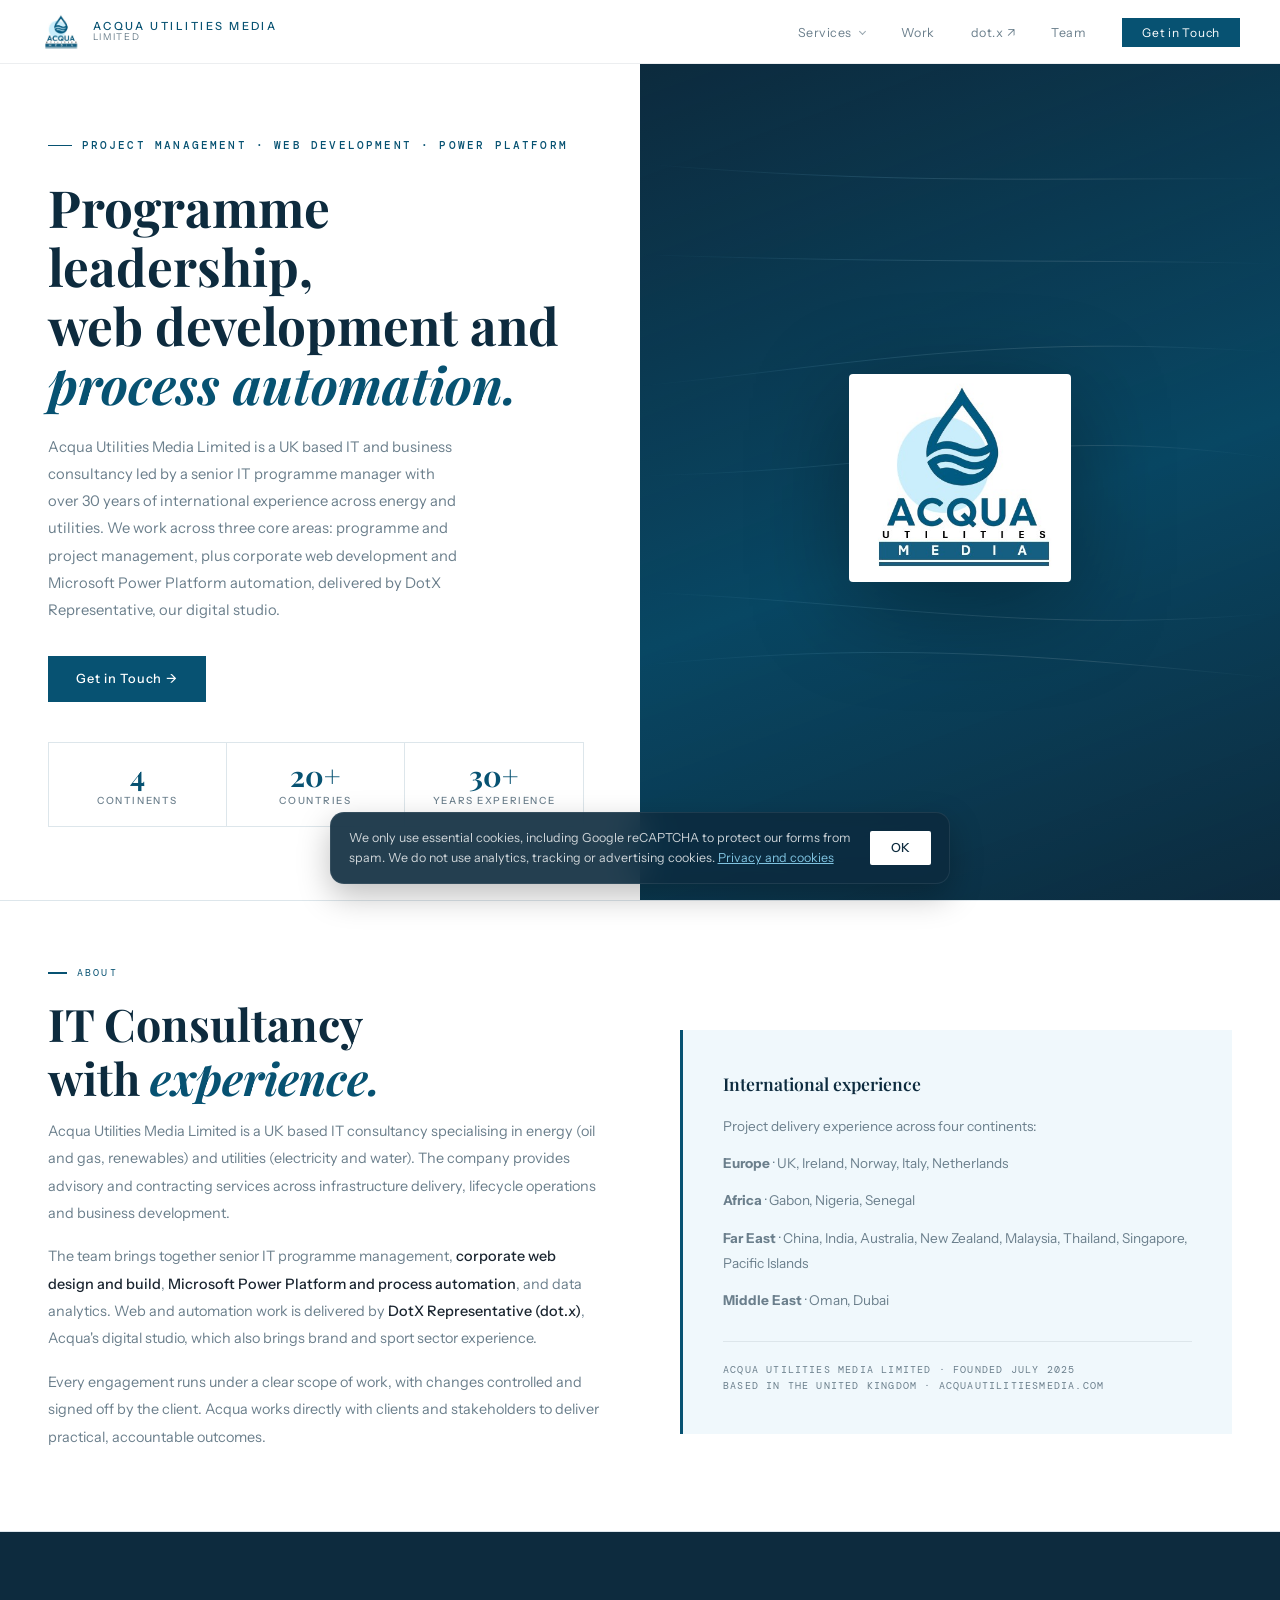
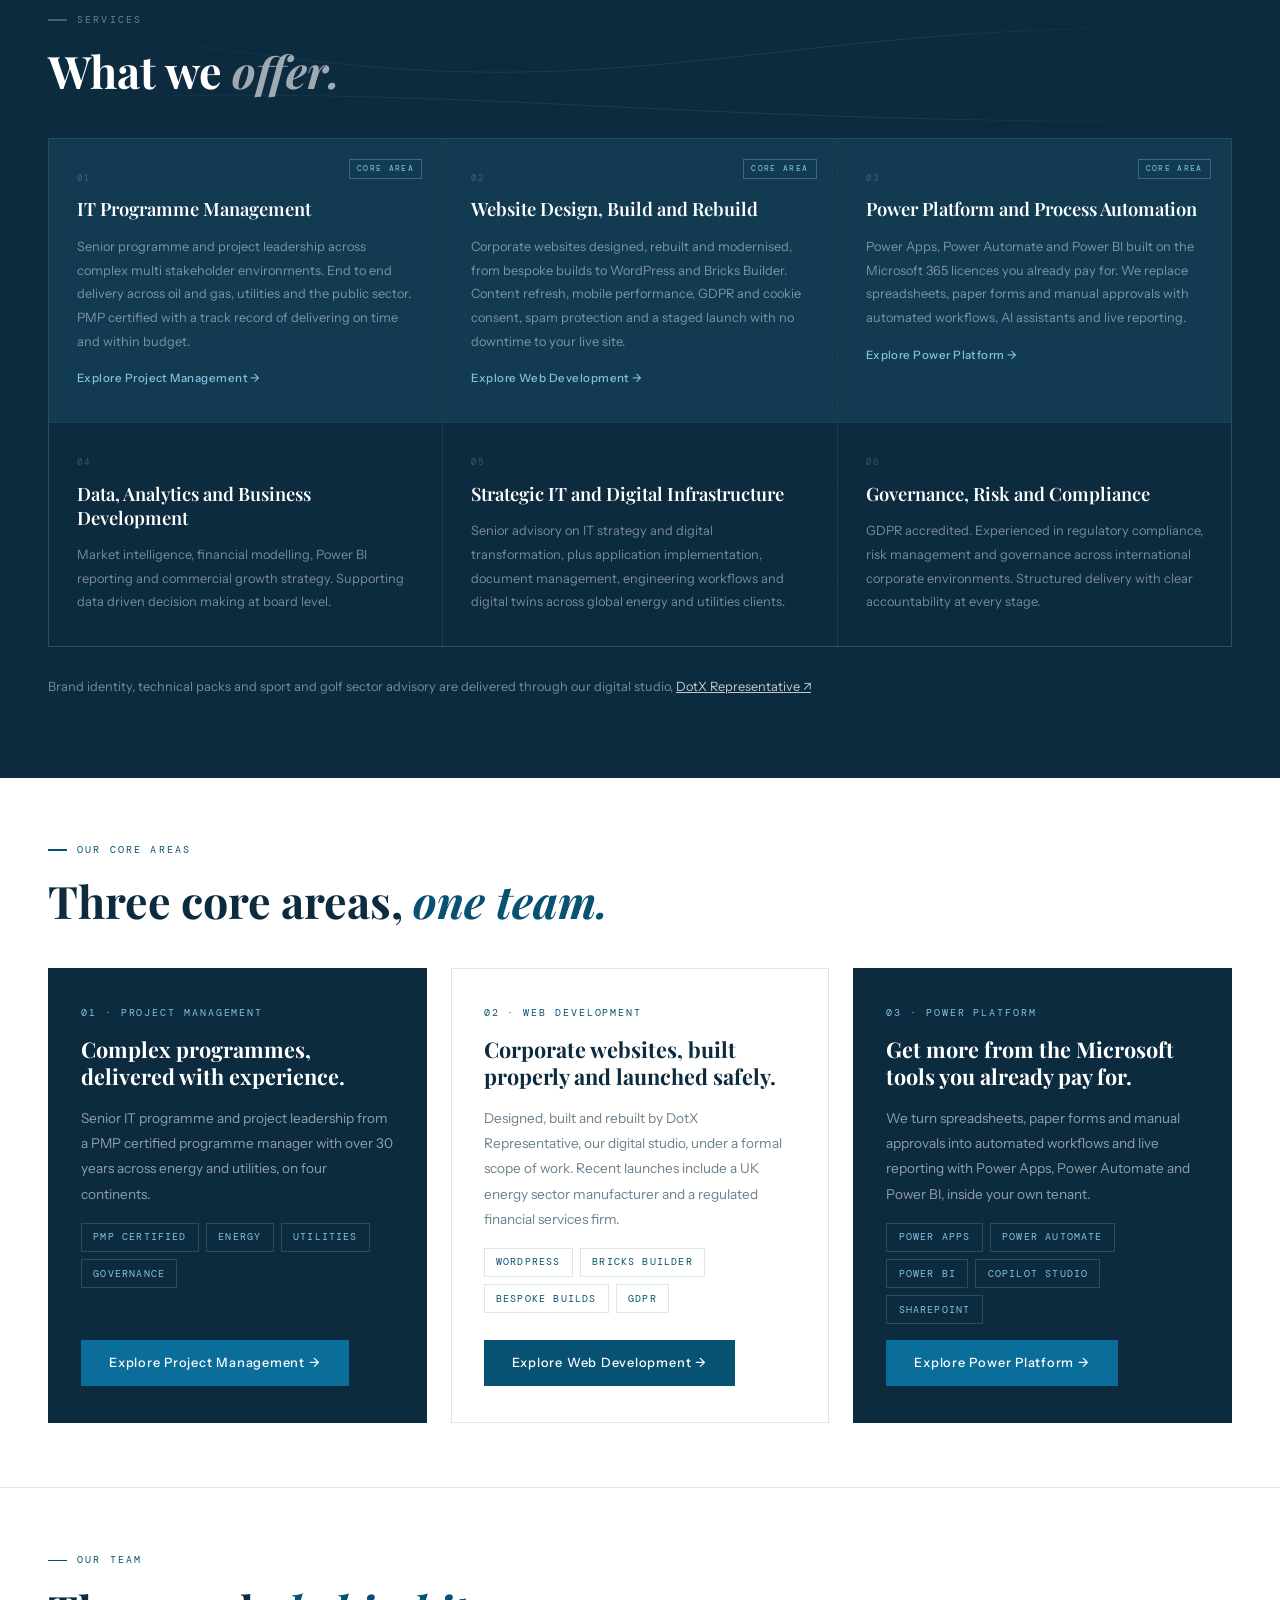
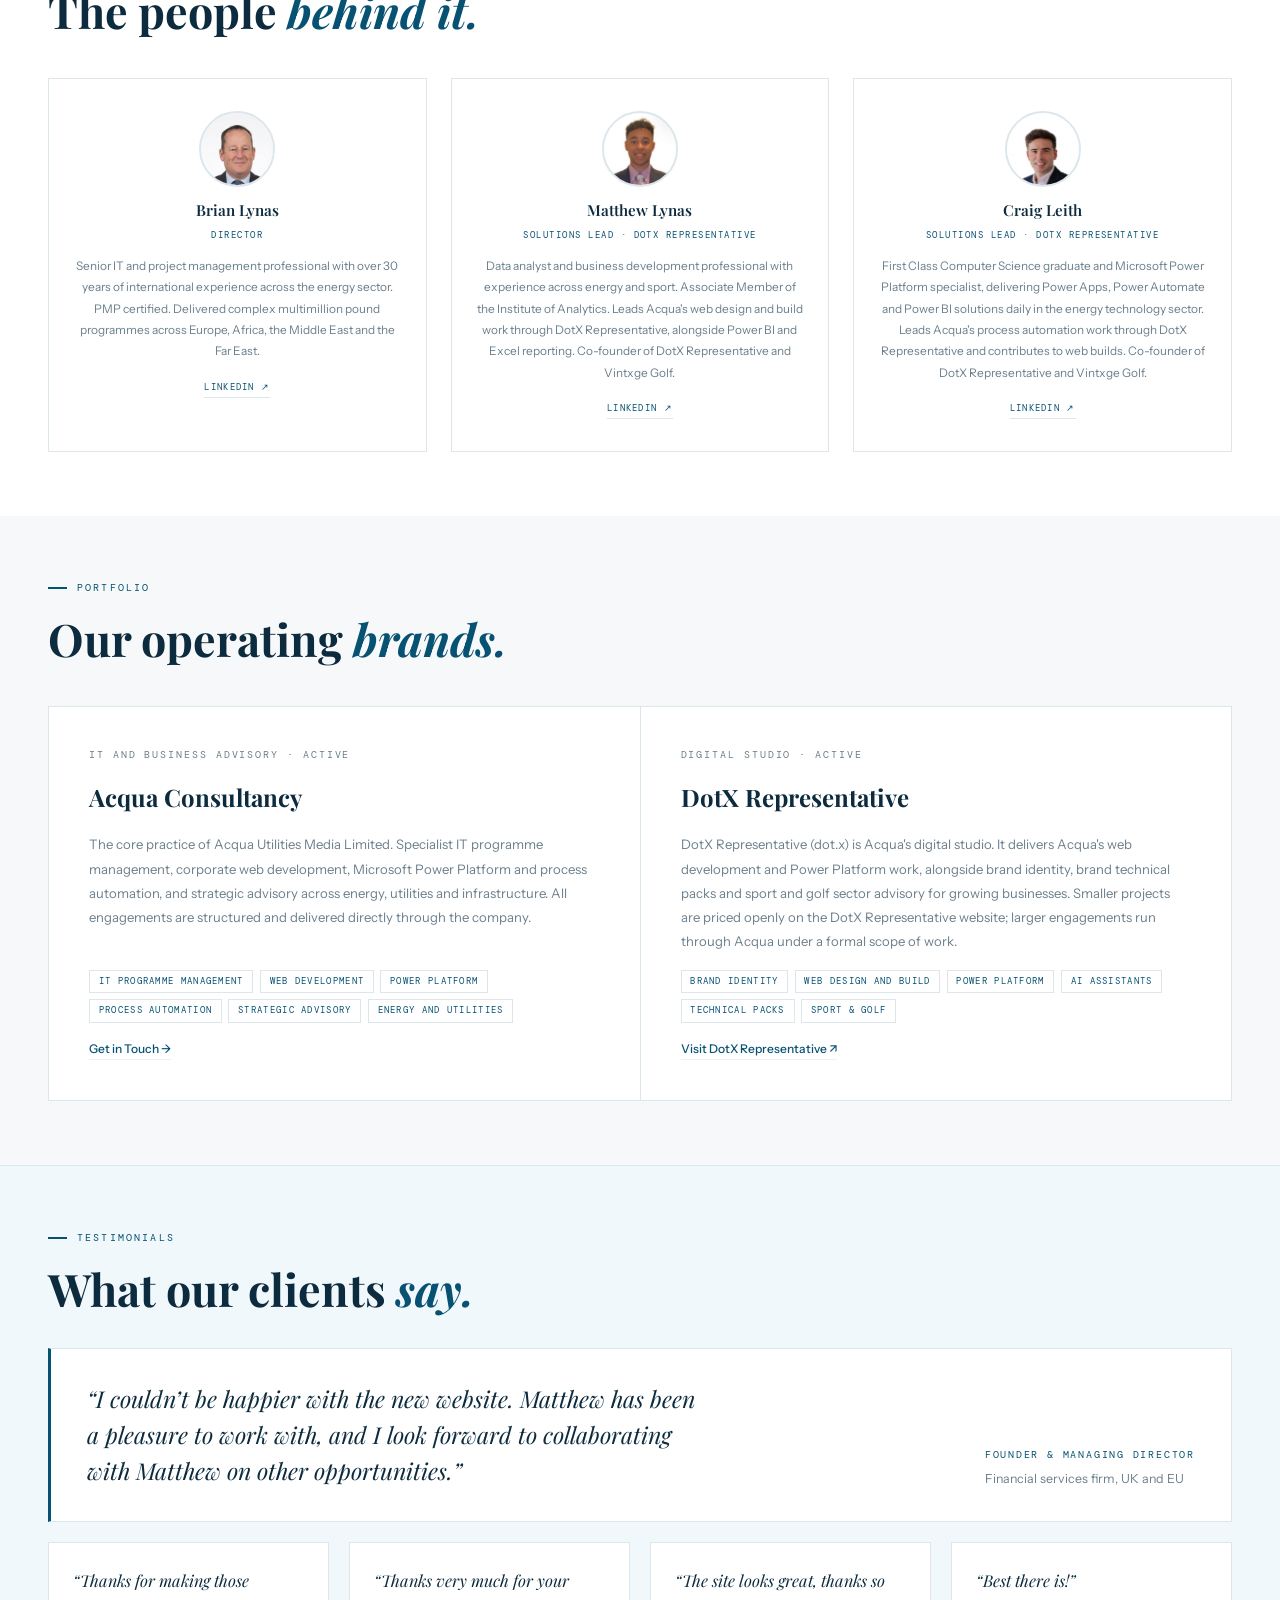
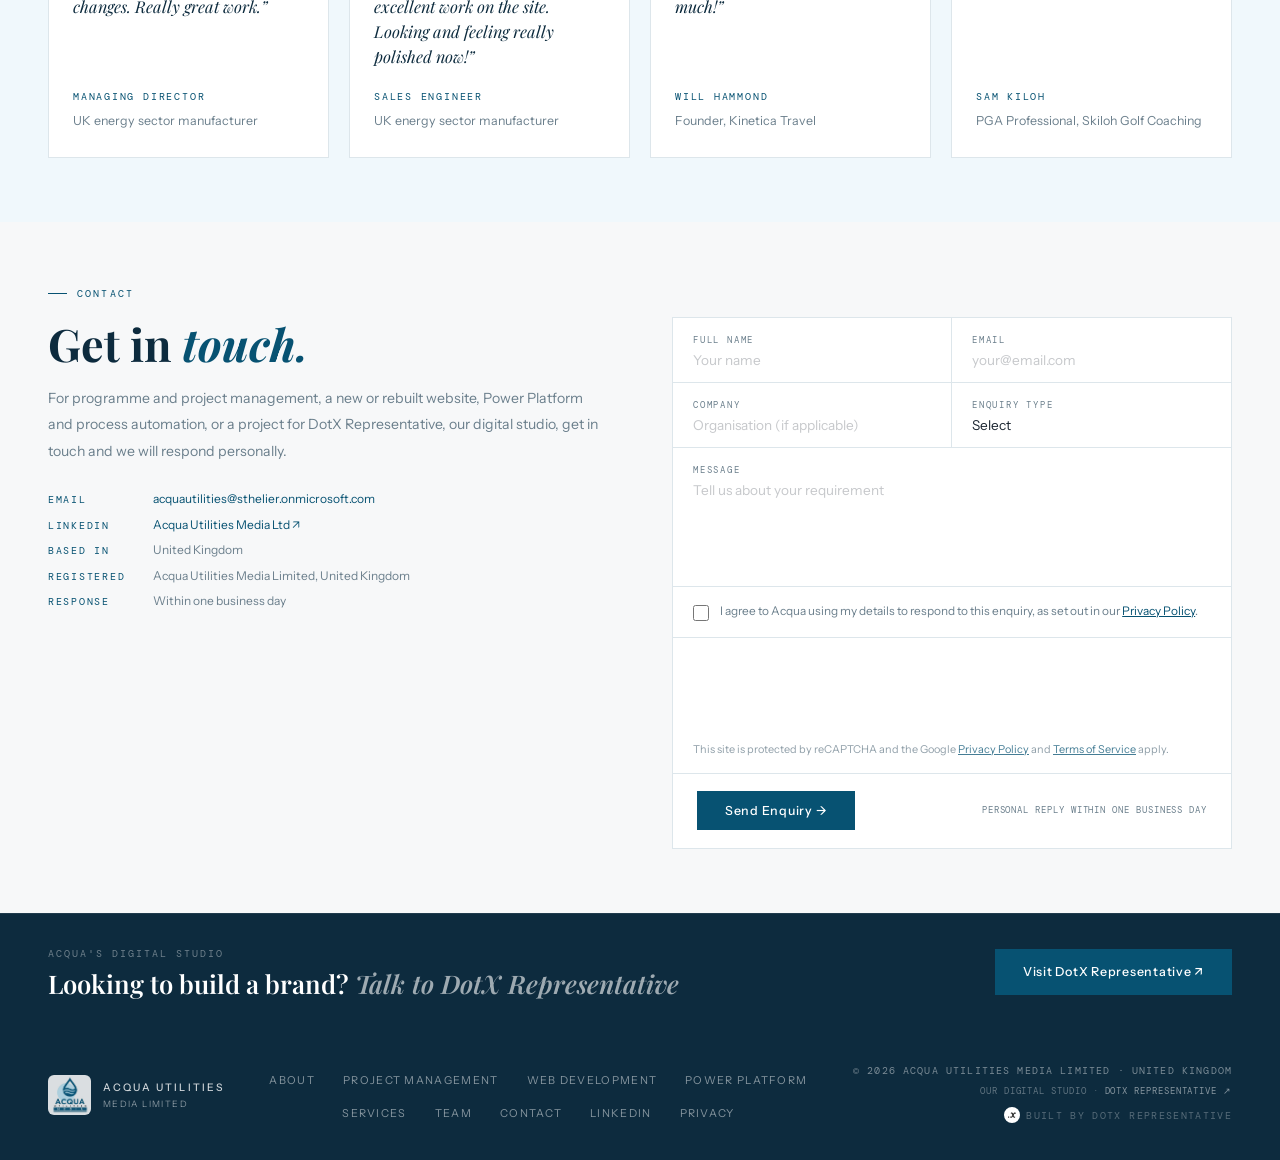
==== index.html @ 4e64d790 "Full DotX Representative name in bios, credits and links Co-Authored-By: Claude Opus 5.5 <noreply@an" ====
<!DOCTYPE html>
<html lang="en">
<head>
<meta charset="UTF-8">
<meta name="viewport" content="width=device-width, initial-scale=1.0">
<meta name="color-scheme" content="light only">
<title>Acqua Utilities Media Limited | Project Management, Web Development and Power Platform</title>
<link rel="preconnect" href="https://fonts.googleapis.com">
<link rel="preconnect" href="https://fonts.gstatic.com" crossorigin>
<link href="https://fonts.googleapis.com/css2?family=Playfair+Display:ital,wght@0,400;0,600;0,700;1,400;1,600&family=Instrument+Sans:wght@300;400;500&family=DM+Mono:wght@300;400&display=swap" rel="stylesheet">
<link rel="stylesheet" href="site.css">

<!-- FAVICONS -->
<link rel="icon" type="image/x-icon" href="favicon.ico">
<link rel="icon" type="image/png" sizes="96x96" href="favicon-96x96.png">
<link rel="apple-touch-icon" sizes="180x180" href="apple-touch-icon.png">
<link rel="manifest" href="site.webmanifest">
<meta name="theme-color" content="#ffffff">

<!-- SEO -->
<meta name="description" content="Acqua Utilities Media Limited is a UK based IT consultancy specialising in energy and utilities. Three core areas: senior IT programme and project management, corporate web design and build, and Microsoft Power Platform process automation.">
<meta name="author" content="Acqua Utilities Media Limited">
<meta name="robots" content="index, follow">
<link rel="canonical" href="https://acquautilitiesmedia.com/">

<!-- OPEN GRAPH -->
<meta property="og:type" content="website">
<meta property="og:title" content="Acqua Utilities Media Limited | Project Management, Web Development and Power Platform">
<meta property="og:description" content="Acqua Utilities Media Limited is a UK based IT consultancy specialising in energy and utilities. Three core areas: senior IT programme and project management, corporate web design and build, and Microsoft Power Platform process automation.">
<meta property="og:url" content="https://acquautilitiesmedia.com/">
<meta property="og:image" content="https://acquautilitiesmedia.com/web-app-manifest-512x512.png">
<meta property="og:site_name" content="Acqua Utilities Media Limited">
<meta property="og:locale" content="en_GB">
<meta name="twitter:card" content="summary">
<meta name="twitter:title" content="Acqua Utilities Media Limited | Project Management, Web Development and Power Platform">
<meta name="twitter:description" content="Acqua Utilities Media Limited is a UK based IT consultancy specialising in energy and utilities. Three core areas: senior IT programme and project management, corporate web design and build, and Microsoft Power Platform process automation.">
<meta name="twitter:image" content="https://acquautilitiesmedia.com/web-app-manifest-512x512.png">
<!-- STRUCTURED DATA -->
<script type="application/ld+json">
{
  "@context": "https://schema.org",
  "@type": "Organization",
  "name": "Acqua Utilities Media Limited",
  "url": "https://acquautilitiesmedia.com",
  "logo": "https://acquautilitiesmedia.com/web-app-manifest-512x512.png",
  "description": "UK based IT consultancy specialising in energy, oil and gas, renewables and utilities. Programme management, Microsoft Power Platform and process automation, and corporate web development.",
  "knowsAbout": ["IT Programme Management", "Microsoft Power Platform", "Power Apps", "Power Automate", "Power BI", "Microsoft Copilot Studio", "Process Automation", "Microsoft 365", "Web Design and Development", "WordPress", "Energy and Utilities"],
  "foundingDate": "2025",
  "address": {
    "@type": "PostalAddress",
    "addressCountry": "GB"
  },
  "contactPoint": {
    "@type": "ContactPoint",
    "email": "acquautilities@sthelier.onmicrosoft.com",
    "contactType": "Business Enquiries"
  },
  "sameAs": [
    "https://www.linkedin.com/company/acqua-utilities-media-ltd/"
  ]
}
</script>
</head>
<body>

<!-- NAV -->
<nav>
  <a href="#" class="nav-logo">
    <img src="ACQUA.jpg" alt="Acqua Utilities Media Ltd" style="height:38px;width:auto;display:block;border-radius:6px">
    <div class="nav-wordmark">
      <span class="nav-wordmark-top">Acqua Utilities Media</span>
      <span class="nav-wordmark-bot">Limited</span>
    </div>
  </a>
  <ul class="nav-links">
    <li class="nav-dd"><a href="#services" class="nav-dd-btn">Services</a>
      <div class="nav-dd-menu">
        <a href="project-management.html">Project Management<span>Programme leadership and governance</span></a>
        <a href="web-development.html">Web Development<span>New builds, rebuilds and support</span></a>
        <a href="power-platform.html">Power Platform<span>Automation, AI assistants, reporting</span></a>
      </div>
    </li>
    <li><a href="web-development.html#work">Work</a></li>
    <li><a href="https://dotxrepresentative.com" target="_blank" rel="noopener noreferrer">dot.x ↗</a></li>
    <li><a href="#team">Team</a></li>
    <li><a href="#contact" class="nav-cta">Get in Touch</a></li>
  </ul>
  <button class="hamburger" id="hamburger" aria-label="Open menu"><span></span><span></span><span></span></button>
</nav>

<!-- MOBILE NAV -->
<div class="mob-nav" id="mobNav">
  <button class="mob-close" id="mobClose" aria-label="Close menu">✕</button>
  <a href="#" class="mob-item">Home</a>
  <span class="mob-lbl">Services</span>
  <a href="project-management.html" class="mob-item">Project Management</a>
  <a href="web-development.html" class="mob-item">Web Development</a>
  <a href="power-platform.html" class="mob-item">Power Platform</a>
  <span class="mob-lbl">Company</span>
  <a href="web-development.html#work" class="mob-item">Work</a>
  <a href="https://dotxrepresentative.com" class="mob-item" target="_blank" rel="noopener noreferrer">dot.x ↗</a>
  <a href="#team" class="mob-item">Team</a>
  <a href="#contact" class="mob-item">Contact</a>
</div>
<!-- HERO -->
<div class="hero">
  <div class="hero-left">
    <div class="hero-eyebrow">Project Management · Web Development · Power Platform</div>
    <h1>Programme leadership,<br>web development and<br><em>process automation.</em></h1>
    <p class="hero-sub">Acqua Utilities Media Limited is a UK based IT and business consultancy led by a senior IT programme manager with over 30 years of international experience across energy and utilities. We work across three core areas: programme and project management, plus corporate web development and Microsoft Power Platform automation, delivered by DotX Representative, our digital studio.</p>
    <div class="hero-ctas">
      <a href="#contact" class="btn-primary">Get in Touch →</a>
    </div>
    <div class="hero-stats">
      <div class="h-stat"><div class="h-stat-n">4</div><div class="h-stat-l">Continents</div></div>
      <div class="h-stat"><div class="h-stat-n">20+</div><div class="h-stat-l">Countries</div></div>
      <div class="h-stat"><div class="h-stat-n">30+</div><div class="h-stat-l">Years Experience</div></div>
    </div>
  </div>
  <div class="hero-right">
    <div class="hero-media" style="background-image:url('https://images.unsplash.com/photo-1486406146926-c627a92ad1ab?auto=format&fit=crop&w=2000&q=70')" aria-hidden="true"></div><div class="hero-shade" aria-hidden="true"></div><canvas class="flow" data-lines="6" data-alpha="0.16" aria-hidden="true"></canvas>
    <div class="hero-logo-display">
      <img src="ACQUA.jpg" alt="Acqua Utilities Media Ltd">
    </div>
  </div>
</div>

<div class="divider"></div>

<!-- ABOUT -->
<section id="about">
  <div class="s-tag fi">About</div>
  <div class="about-grid">
    <div class="fi">
      <h2 class="s-h2">IT Consultancy<br>with <em>experience.</em></h2>
      <p class="about-body">Acqua Utilities Media Limited is a UK based IT consultancy specialising in energy (oil and gas, renewables) and utilities (electricity and water). The company provides advisory and contracting services across infrastructure delivery, lifecycle operations and business development.</p>
      <p class="about-body">The team brings together senior IT programme management, <strong>corporate web design and build</strong>, <strong>Microsoft Power Platform and process automation</strong>, and data analytics. Web and automation work is delivered by <strong>DotX Representative (dot.x)</strong>, Acqua's digital studio, which also brings brand and sport sector experience.</p>
      <p class="about-body">Every engagement runs under a clear scope of work, with changes controlled and signed off by the client. Acqua works directly with clients and stakeholders to deliver practical, accountable outcomes.</p>
    </div>
    <div class="about-right fi">
      <div class="about-right-title">International experience</div>
      <p>Project delivery experience across four continents:</p>
      <p><strong>Europe</strong> · UK, Ireland, Norway, Italy, Netherlands</p>
      <p><strong>Africa</strong> · Gabon, Nigeria, Senegal</p>
      <p><strong>Far East</strong> · China, India, Australia, New Zealand, Malaysia, Thailand, Singapore, Pacific Islands</p>
      <p><strong>Middle East</strong> · Oman, Dubai</p>
      <div class="reg-detail">
        Acqua Utilities Media Limited · Founded July 2025<br>Based in the United Kingdom · acquautilitiesmedia.com
      </div>
    </div>
  </div>
</section>

<div class="divider"></div>

<!-- SERVICES -->
<div class="services-wrap" id="services">
  <canvas class="flow" data-lines="7" data-alpha="0.10" aria-hidden="true"></canvas>
  <div class="s-tag fi">Services</div>
  <h2 class="s-h2 fi">What we <em>offer.</em></h2>
  <div class="svc-grid">
    <div class="svc-card featured fi">
      <span class="svc-flag">Core area</span>
      <div class="svc-num">01</div>
      <div class="svc-title">IT Programme Management</div>
      <p class="svc-desc">Senior programme and project leadership across complex multi stakeholder environments. End to end delivery across oil and gas, utilities and the public sector. PMP certified with a track record of delivering on time and within budget.</p>
      <a href="project-management.html" class="svc-link">Explore Project Management →</a>
    </div>
    <div class="svc-card featured fi">
      <span class="svc-flag">Core area</span>
      <div class="svc-num">02</div>
      <div class="svc-title">Website Design, Build and Rebuild</div>
      <p class="svc-desc">Corporate websites designed, rebuilt and modernised, from bespoke builds to WordPress and Bricks Builder. Content refresh, mobile performance, GDPR and cookie consent, spam protection and a staged launch with no downtime to your live site.</p>
      <a href="web-development.html" class="svc-link">Explore Web Development →</a>
    </div>
    <div class="svc-card featured fi">
      <span class="svc-flag">Core area</span>
      <div class="svc-num">03</div>
      <div class="svc-title">Power Platform and Process Automation</div>
      <p class="svc-desc">Power Apps, Power Automate and Power BI built on the Microsoft 365 licences you already pay for. We replace spreadsheets, paper forms and manual approvals with automated workflows, AI assistants and live reporting.</p>
      <a href="power-platform.html" class="svc-link">Explore Power Platform →</a>
    </div>
    <div class="svc-card fi">
      <div class="svc-num">04</div>
      <div class="svc-title">Data, Analytics and Business Development</div>
      <p class="svc-desc">Market intelligence, financial modelling, Power BI reporting and commercial growth strategy. Supporting data driven decision making at board level.</p>
    </div>
    <div class="svc-card fi">
      <div class="svc-num">05</div>
      <div class="svc-title">Strategic IT and Digital Infrastructure</div>
      <p class="svc-desc">Senior advisory on IT strategy and digital transformation, plus application implementation, document management, engineering workflows and digital twins across global energy and utilities clients.</p>
    </div>
    <div class="svc-card fi">
      <div class="svc-num">06</div>
      <div class="svc-title">Governance, Risk and Compliance</div>
      <p class="svc-desc">GDPR accredited. Experienced in regulatory compliance, risk management and governance across international corporate environments. Structured delivery with clear accountability at every stage.</p>
    </div>
  </div>
  <p class="fi" style="margin-top:1.75rem;font-size:.8rem;line-height:1.8;color:rgba(255,255,255,.45);font-weight:300">Brand identity, technical packs and sport and golf sector advisory are delivered through our digital studio, <a href="https://dotxrepresentative.com" target="_blank" rel="noopener noreferrer" style="color:rgba(255,255,255,.75)">DotX Representative ↗</a></p>
</div>


<!-- CORE AREAS -->
<section id="spotlight">
  <div class="s-tag fi">Our core areas</div>
  <h2 class="s-h2 fi">Three core areas, <em>one team.</em></h2>
  <div class="spot s3">
    <div class="spot-card dark fi">
      <div class="card-n">01 · Project Management</div>
      <div class="spot-t">Complex programmes, delivered with experience.</div>
      <p>Senior IT programme and project leadership from a PMP certified programme manager with over 30 years across energy and utilities, on four continents.</p>
      <div class="pp-tools">
        <span class="pp-tool">PMP Certified</span><span class="pp-tool">Energy</span><span class="pp-tool">Utilities</span><span class="pp-tool">Governance</span>
      </div>
      <a href="project-management.html" class="btn-primary">Explore Project Management →</a>
    </div>
    <div class="spot-card fi">
      <div class="card-n">02 · Web Development</div>
      <div class="spot-t">Corporate websites, built properly and launched safely.</div>
      <p>Designed, built and rebuilt by DotX Representative, our digital studio, under a formal scope of work. Recent launches include a UK energy sector manufacturer and a regulated financial services firm.</p>
      <div class="pp-tools">
        <span class="pp-tool">WordPress</span><span class="pp-tool">Bricks Builder</span><span class="pp-tool">Bespoke Builds</span><span class="pp-tool">GDPR</span>
      </div>
      <a href="web-development.html" class="btn-primary">Explore Web Development →</a>
    </div>
    <div class="spot-card dark fi">
      <div class="card-n">03 · Power Platform</div>
      <div class="spot-t">Get more from the Microsoft tools you already pay for.</div>
      <p>We turn spreadsheets, paper forms and manual approvals into automated workflows and live reporting with Power Apps, Power Automate and Power BI, inside your own tenant.</p>
      <div class="pp-tools">
        <span class="pp-tool">Power Apps</span><span class="pp-tool">Power Automate</span><span class="pp-tool">Power BI</span><span class="pp-tool">Copilot Studio</span><span class="pp-tool">SharePoint</span>
      </div>
      <a href="power-platform.html" class="btn-primary">Explore Power Platform →</a>
    </div>
  </div>
</section>

<div class="divider"></div>
<!-- TEAM -->
<section id="team">
  <div class="s-tag fi">Our Team</div>
  <h2 class="s-h2 fi">The people <em>behind it.</em></h2>
  <div class="team-grid">

    <div class="team-card fi">
      <div class="team-avatar">
        <img src="IMG_3117.PNG" alt="Brian Lynas" loading="lazy" style="object-position:center 12%">
      </div>
      <div class="team-name">Brian Lynas</div>
      <div class="team-role">Director</div>
      <p class="team-bio">Senior IT and project management professional with over 30 years of international experience across the energy sector. PMP certified. Delivered complex multimillion pound programmes across Europe, Africa, the Middle East and the Far East.</p>
      <a href="https://www.linkedin.com/in/brianlynas" target="_blank" rel="noopener noreferrer" style="font-family:var(--mono);font-size:.58rem;letter-spacing:.14em;text-transform:uppercase;color:var(--teal);text-decoration:none;border-bottom:1px solid var(--border);padding-bottom:.1rem;margin-top:.25rem;transition:color .2s">LinkedIn ↗</a>
    </div>

    <div class="team-card fi">
      <div class="team-avatar">
        <img src="IMG_8394.jpg" alt="Matthew Lynas" loading="lazy" style="object-position:center 10%">
      </div>
      <div class="team-name">Matthew Lynas</div>
      <div class="team-role">Solutions Lead · DotX Representative</div>
      <p class="team-bio">Data analyst and business development professional with experience across energy and sport. Associate Member of the Institute of Analytics. Leads Acqua's web design and build work through DotX Representative, alongside Power BI and Excel reporting. Co-founder of DotX Representative and Vintxge Golf.</p>
      <a href="https://www.linkedin.com/in/matthew-lynas-8453011b9" target="_blank" rel="noopener noreferrer" style="font-family:var(--mono);font-size:.58rem;letter-spacing:.14em;text-transform:uppercase;color:var(--teal);text-decoration:none;border-bottom:1px solid var(--border);padding-bottom:.1rem;margin-top:.25rem;transition:color .2s">LinkedIn ↗</a>
    </div>

    <div class="team-card fi">
      <div class="team-avatar">
        <img src="craig.jpg" alt="Craig Leith" loading="lazy" style="object-position:center 35%;transform:scale(1.4);transform-origin:center 35%">
      </div>
      <div class="team-name">Craig Leith</div>
      <div class="team-role">Solutions Lead · DotX Representative</div>
      <p class="team-bio">First Class Computer Science graduate and Microsoft Power Platform specialist, delivering Power Apps, Power Automate and Power BI solutions daily in the energy technology sector. Leads Acqua's process automation work through DotX Representative and contributes to web builds. Co-founder of DotX Representative and Vintxge Golf.</p>
      <a href="https://www.linkedin.com/in/craig-leith-283638360" target="_blank" rel="noopener noreferrer" style="font-family:var(--mono);font-size:.58rem;letter-spacing:.14em;text-transform:uppercase;color:var(--teal);text-decoration:none;border-bottom:1px solid var(--border);padding-bottom:.1rem;margin-top:.25rem;transition:color .2s">LinkedIn ↗</a>
    </div>

  </div>
</section>
<section id="portfolio" style="background:var(--off)">
  <div class="s-tag fi">Portfolio</div>
  <h2 class="s-h2 fi">Our operating <em>brands.</em></h2>
  <div class="portfolio-grid">

    <div class="port-card fi">
      <div class="port-card-label">IT and Business Advisory · Active</div>
      <div class="port-card-name">Acqua Consultancy</div>
      <p class="port-card-desc">The core practice of Acqua Utilities Media Limited. Specialist IT programme management, corporate web development, Microsoft Power Platform and process automation, and strategic advisory across energy, utilities and infrastructure. All engagements are structured and delivered directly through the company.</p>
      <div class="port-card-tags">
        <span class="port-tag">IT Programme Management</span>
        <span class="port-tag">Web Development</span>
        <span class="port-tag">Power Platform</span>
        <span class="port-tag">Process Automation</span>
        <span class="port-tag">Strategic Advisory</span>
        <span class="port-tag">Energy and Utilities</span>
      </div>
      <a href="#contact" class="port-card-link">Get in Touch →</a>
    </div>

    <div class="port-card fi">
      <div class="port-card-label">Digital Studio · Active</div>
      <div class="port-card-name">DotX Representative</div>
      <p class="port-card-desc">DotX Representative (dot.x) is Acqua's digital studio. It delivers Acqua's web development and Power Platform work, alongside brand identity, brand technical packs and sport and golf sector advisory for growing businesses. Smaller projects are priced openly on the DotX Representative website; larger engagements run through Acqua under a formal scope of work.</p>
      <div class="port-card-tags">
        <span class="port-tag">Brand Identity</span>
        <span class="port-tag">Web Design and Build</span>
        <span class="port-tag">Power Platform</span>
        <span class="port-tag">AI Assistants</span>
        <span class="port-tag">Technical Packs</span>
        <span class="port-tag">Sport &amp; Golf</span>
      </div>
      <a href="https://dotxrepresentative.com" target="_blank" rel="noopener noreferrer" class="port-card-link">Visit DotX Representative ↗</a>
    </div>

  </div>
</section>

<!-- Downloads hidden Nov 2026. PDFs kept in repo and in the Drive housekeeping folder. -->
<div class="divider"></div>

<!-- TESTIMONIALS -->
<section id="testimonials" class="pale">
  <div class="s-tag fi">Testimonials</div>
  <h2 class="s-h2 fi">What our clients <em>say.</em></h2>
  <div class="tm-wrap">
    <figure class="tm-feature fi">
      <blockquote class="tm-q">&ldquo;I couldn&rsquo;t be happier with the new website. Matthew has been a pleasure to work with, and I look forward to collaborating with Matthew on other opportunities.&rdquo;</blockquote>
      <figcaption class="tm-who">Founder &amp; Managing Director<span class="tm-role">Financial services firm, UK and EU</span></figcaption>
    </figure>
    <div class="tm-grid">
      <figure class="tm fi"><blockquote class="tm-q">&ldquo;Thanks for making those changes. Really great work.&rdquo;</blockquote><figcaption class="tm-who">Managing Director<span class="tm-role">UK energy sector manufacturer</span></figcaption></figure>
      <figure class="tm fi"><blockquote class="tm-q">&ldquo;Thanks very much for your excellent work on the site. Looking and feeling really polished now!&rdquo;</blockquote><figcaption class="tm-who">Sales Engineer<span class="tm-role">UK energy sector manufacturer</span></figcaption></figure>
      <figure class="tm fi"><blockquote class="tm-q">&ldquo;The site looks great, thanks so much!&rdquo;</blockquote><figcaption class="tm-who">Will Hammond<span class="tm-role">Founder, Kinetica Travel</span></figcaption></figure>
      <figure class="tm fi"><blockquote class="tm-q">&ldquo;Best there is!&rdquo;</blockquote><figcaption class="tm-who">Sam Kiloh<span class="tm-role">PGA Professional, Skiloh Golf Coaching</span></figcaption></figure>
    </div>
  </div>
</section>

<!-- CONTACT -->
<section id="contact" class="contact-section">
  <div class="s-tag fi">Contact</div>
  <div class="contact-inner">
    <div class="fi">
      <h2 class="s-h2">Get in <em>touch.</em></h2>
      <p class="contact-body">For programme and project management, a new or rebuilt website, Power Platform and process automation, or a project for DotX Representative, our digital studio, get in touch and we will respond personally.</p>
      <div class="contact-detail">
        <span class="lbl">Email</span>
        <a href="mailto:acquautilities@sthelier.onmicrosoft.com">acquautilities@sthelier.onmicrosoft.com</a>
        <span class="lbl">LinkedIn</span>
        <a href="https://www.linkedin.com/company/acqua-utilities-media-ltd/" target="_blank" rel="noopener noreferrer">Acqua Utilities Media Ltd ↗</a>
        <span class="lbl">Based in</span>
        <span>United Kingdom</span>
        <span class="lbl">Registered</span>
        <span>Acqua Utilities Media Limited, United Kingdom</span>
        <span class="lbl">Response</span>
        <span>Within one business day</span>
      </div>
    </div>
    <div class="fi">
      <form class="c-form" id="cForm" action="https://formspree.io/f/mykvojkb" method="POST">
        <div class="f-row">
          <div class="f-field"><label class="f-label">Full Name</label><input type="text" name="name" placeholder="Your name" required></div>
          <div class="f-field"><label class="f-label">Email</label><input type="email" name="email" placeholder="your@email.com" required></div>
        </div>
        <div class="f-row">
          <div class="f-field"><label class="f-label">Company</label><input type="text" name="company" placeholder="Organisation (if applicable)"></div>
          <div class="f-field"><label class="f-label">Enquiry Type</label>
            <select name="type">
              <option value="">Select</option>
              <option value="it">IT Programme and Project Management</option>
              <option value="web">Website Design, Build or Rebuild</option>
              <option value="m365">Microsoft 365 Utilisation Review</option>
              <option value="powerplatform">Power Platform and Process Automation</option>
              <option value="advisory">Business Advisory</option>
              <option value="bizdev">Business Development</option>
              <option value="dotx">DotX Representative: Brand, Technical Pack or Sport</option>
              <option value="other">Other</option>
            </select>
          </div>
        </div>
        <div class="f-field"><label class="f-label">Message</label><textarea name="message" placeholder="Tell us about your requirement" required></textarea></div>
        <div class="f-verify">
          <label><input type="checkbox" name="consent" value="Agreed" required><span>I agree to Acqua using my details to respond to this enquiry, as set out in our <a href="#" data-open-privacy>Privacy Policy</a>.</span></label>
        </div>
        <div class="f-hp" aria-hidden="true"><label>Leave this field empty <input type="text" name="_gotcha" tabindex="-1" autocomplete="off"></label></div>
        <div class="f-submit">
          <button type="submit">Send Enquiry →</button>
          <span class="f-note">Personal reply within one business day</span>
        </div>
      </form>
      <div class="f-success" id="fSuccess">
        <div class="f-success-icon">✓</div>
        <p>Your enquiry has been received. We will be in touch personally within one business day.</p>
      </div>
    </div>
  </div>
</section>

<!-- DOT.X CTA BAND -->
<div style="background:var(--navy);padding:2rem 3rem;display:flex;align-items:center;justify-content:space-between;flex-wrap:wrap;gap:1.5rem;border-top:1px solid rgba(255,255,255,.08)">
  <div>
    <p style="font-family:var(--mono);font-size:.62rem;letter-spacing:.2em;text-transform:uppercase;color:rgba(255,255,255,.4);margin-bottom:.4rem">Acqua's digital studio</p>
    <p style="font-family:var(--serif);font-size:1.6rem;font-weight:600;color:var(--white);line-height:1.2">Looking to build a brand? <em style="font-style:italic;color:rgba(255,255,255,.6)">Talk to DotX Representative</em></p>
  </div>
  <a href="https://dotxrepresentative.com" target="_blank" rel="noopener noreferrer" style="display:inline-flex;align-items:center;gap:.6rem;background:var(--teal);color:var(--white);padding:.8rem 1.75rem;font-family:var(--sans);font-size:.78rem;font-weight:500;letter-spacing:.06em;text-decoration:none;transition:background .2s;white-space:nowrap">Visit DotX Representative ↗</a>
</div>

<!-- FOOTER -->
<footer>
  <a href="#" class="foot-logo">
    <img src="ACQUA.jpg" alt="Acqua Utilities Media Ltd" style="height:40px;width:auto;display:block;mix-blend-mode:lighten;opacity:.85;border-radius:6px">
    <div class="foot-logo-txt">
      <span>Acqua Utilities</span>
      <small>Media Limited</small>
    </div>
  </a>
  <div class="foot-links-wrap">
    <ul class="foot-links">
      <li><a href="#about">About</a></li>
      <li><a href="project-management.html">Project Management</a></li>
      <li><a href="web-development.html">Web Development</a></li>
      <li><a href="power-platform.html">Power Platform</a></li>
    </ul>
    <ul class="foot-links">
      <li><a href="#services">Services</a></li>
      <li><a href="#team">Team</a></li>
      <li><a href="#contact">Contact</a></li>
      <li><a href="https://www.linkedin.com/company/acqua-utilities-media-ltd/" target="_blank" rel="noopener noreferrer">LinkedIn</a></li>
      <li><a href="#" id="privLink">Privacy</a></li>
    </ul>
  </div>
  <div class="foot-right">
    <div class="foot-copy">© 2026 Acqua Utilities Media Limited · United Kingdom</div>
    <div class="foot-dotx">Our digital studio · <a href="https://dotxrepresentative.com" target="_blank" rel="noopener noreferrer">DotX Representative ↗</a></div>
    <div class="foot-dotx" style="margin-top:.5rem">
      <a href="https://dotxrepresentative.com" target="_blank" rel="noopener noreferrer" style="display:inline-flex;align-items:center;gap:.4rem;color:rgba(255,255,255,.3);text-decoration:none;font-size:.6rem;letter-spacing:.14em;text-transform:uppercase;transition:color .2s">
        <span style="display:inline-block;width:16px;height:16px;border-radius:50%;overflow:hidden;flex-shrink:0"><img src="dotx_V1_black__1_.PNG" alt="dot.x" style="width:100%;height:100%;object-fit:cover;filter:invert(1)"></span>
        Built by DotX Representative
      </a>
    </div>
  </div>
</footer>

<!-- PRIVACY MODAL -->
<div class="modal" id="privModal">
  <div class="modal-box">
    <button class="modal-x" id="privClose">✕</button>
    <h2>Privacy Policy</h2>
    <p style="font-family:var(--mono);font-size:.6rem;letter-spacing:.12em;text-transform:uppercase;color:var(--muted);margin-bottom:1rem">Last updated: October 2026</p>
    <h3>Who we are</h3><p>Acqua Utilities Media Limited is registered in Scotland, United Kingdom. Contact: <a href="mailto:acquautilities@sthelier.onmicrosoft.com">acquautilities@sthelier.onmicrosoft.com</a></p>
    <h3>What we collect</h3><p>When you submit an enquiry we collect your name, email address, company name and message. We do not collect payment information.</p>
    <h3>How we use it</h3><p>Your information is used solely to respond to your enquiry. We will never sell or share your personal data with any third party for marketing purposes.</p>
    <h3>Storage</h3><p>Submissions are processed via Formspree (GDPR compliant) and delivered to our team inbox, after a Google reCAPTCHA check to block spam. No data is stored on this website.</p>
    <h3>Cookies</h3><p>We do not use analytics, tracking or advertising cookies. Our enquiry forms use Google reCAPTCHA to protect against spam. reCAPTCHA sets cookies and collects technical information such as your IP address that are strictly necessary for this security check, and its use is governed by the <a href="https://policies.google.com/privacy" target="_blank" rel="noopener noreferrer">Google Privacy Policy</a> and <a href="https://policies.google.com/terms" target="_blank" rel="noopener noreferrer">Terms of Service</a>. When you dismiss our cookie notice, that choice is saved in your browser so the notice is not shown again.</p>
    <h3>Your rights</h3><p>Under UK GDPR you have the right to access, correct or delete any data we hold. Contact <a href="mailto:acquautilities@sthelier.onmicrosoft.com">acquautilities@sthelier.onmicrosoft.com</a> to exercise these rights.</p>
  </div>
</div>

<script src="site.js"></script>
</body>
</html>
---- site.css ----
*,*::before,*::after{box-sizing:border-box;margin:0;padding:0}

:root{
  --teal:#075272;
  --teal-mid:#0a6d9a;
  --teal-light:#e8f4f9;
  --teal-pale:#f0f8fc;
  --navy:#0d2b3e;
  --white:#ffffff;
  --off:#f7f8f9;
  --text:#1a2530;
  --muted:#6b7f8c;
  --border:#dde6eb;
  --serif:'Playfair Display',Georgia,serif;
  --sans:'Instrument Sans',system-ui,sans-serif;
  --mono:'DM Mono',monospace;
}

html{scroll-behavior:smooth;color-scheme:light}
body{font-family:var(--sans);background:var(--white);color:var(--text);overflow-x:hidden;font-size:16px;line-height:1.6}

/* NAV */
nav{position:fixed;top:0;left:0;right:0;z-index:200;background:rgba(255,255,255,0.96);backdrop-filter:blur(12px);border-bottom:1px solid var(--border);display:flex;align-items:center;justify-content:space-between;padding:0 2.5rem;height:64px}
.nav-logo{display:flex;align-items:center;gap:.75rem;text-decoration:none}
.nav-logo img{height:38px;width:auto;display:block}
.nav-wordmark{display:flex;flex-direction:column;line-height:1}
.nav-wordmark-top{font-family:var(--sans);font-weight:500;font-size:.7rem;letter-spacing:.22em;text-transform:uppercase;color:var(--teal)}
.nav-wordmark-bot{font-family:var(--sans);font-weight:300;font-size:.58rem;letter-spacing:.18em;text-transform:uppercase;color:var(--muted)}
.nav-links{display:flex;gap:2.25rem;list-style:none;align-items:center}
.nav-links a{color:var(--muted);text-decoration:none;font-size:.78rem;font-weight:400;letter-spacing:.04em;transition:color .2s}
.nav-links a:hover{color:var(--teal)}
.nav-cta{background:var(--teal)!important;color:var(--white)!important;padding:.45rem 1.25rem!important;font-size:.75rem!important;letter-spacing:.06em!important;transition:background .2s!important}
.nav-cta:hover{background:var(--navy)!important}
.hamburger{display:none;flex-direction:column;gap:5px;background:none;border:none;cursor:pointer;padding:4px}
.hamburger span{display:block;width:22px;height:1.5px;background:var(--teal)}
@media(max-width:900px){.nav-links{display:none}.hamburger{display:flex}nav{padding:0 1.25rem;height:56px}}

/* MOBILE NAV */
.mob-nav{display:none;position:fixed;inset:0;z-index:300;background:var(--white);flex-direction:column;align-items:center;justify-content:center;gap:2rem;border-top:3px solid var(--teal)}
.mob-nav.open{display:flex}
.mob-nav a{font-family:var(--serif);font-size:2rem;color:var(--teal);text-decoration:none}
.mob-close{position:absolute;top:1.25rem;right:1.75rem;background:none;border:none;color:var(--teal);font-size:1.4rem;cursor:pointer}

/* HERO */
.hero{padding-top:64px;background:var(--white);display:grid;grid-template-columns:1fr 1fr;min-height:100vh;position:relative;overflow:hidden}
.hero-left{display:flex;flex-direction:column;justify-content:center;padding:4rem 3.5rem 4rem 3rem;position:relative;z-index:2}
.hero-eyebrow{display:inline-flex;align-items:center;gap:.6rem;font-size:.68rem;font-weight:500;letter-spacing:.2em;text-transform:uppercase;color:var(--teal);margin-bottom:1.5rem;font-family:var(--mono)}
.hero-eyebrow::before{content:'';width:1.5rem;height:1.5px;background:var(--teal)}
.hero h1{font-family:var(--serif);font-size:clamp(2.4rem,4vw,3.6rem);font-weight:700;line-height:1.15;color:var(--navy);margin-bottom:1.25rem}
.hero h1 em{font-style:italic;color:var(--teal)}
.hero-sub{font-size:.92rem;line-height:1.85;color:var(--muted);max-width:420px;margin-bottom:2rem;font-weight:300}
.hero-ctas{display:flex;gap:1rem;flex-wrap:wrap;align-items:center}
.btn-primary{display:inline-flex;align-items:center;gap:.5rem;background:var(--teal);color:var(--white);padding:.8rem 1.75rem;font-family:var(--sans);font-size:.8rem;font-weight:500;letter-spacing:.06em;text-decoration:none;transition:background .2s,gap .2s}
.btn-primary:hover{background:var(--navy);gap:.85rem}
.btn-secondary{display:inline-flex;align-items:center;gap:.5rem;color:var(--teal);font-family:var(--sans);font-size:.8rem;font-weight:500;letter-spacing:.06em;text-decoration:none;border-bottom:1.5px solid var(--teal-light);padding-bottom:.1rem;transition:border-color .2s,color .2s}
.btn-secondary:hover{border-color:var(--teal);color:var(--navy)}
.hero-right{background:var(--teal-pale);display:flex;align-items:center;justify-content:center;padding:3rem;position:relative;overflow:hidden}
.hero-right::before{content:'';position:absolute;top:-80px;right:-80px;width:400px;height:400px;border-radius:50%;background:rgba(7,82,114,.06)}
.hero-right::after{content:'';position:absolute;bottom:-60px;left:-40px;width:280px;height:280px;border-radius:50%;background:rgba(7,82,114,.04)}
.hero-logo-display{position:relative;z-index:2;text-align:center}
.hero-logo-display img{width:min(280px,60%);height:auto;filter:drop-shadow(0 20px 40px rgba(7,82,114,.15))}
.hero-stats{display:grid;grid-template-columns:repeat(3,1fr);gap:0;border:1px solid var(--border);margin-top:2.5rem;background:var(--white)}
.h-stat{padding:1.1rem 1rem;border-right:1px solid var(--border);text-align:center}
.h-stat:last-child{border-right:none}
.h-stat-n{font-family:var(--serif);font-size:1.8rem;font-weight:700;color:var(--teal);line-height:1;margin-bottom:.2rem}
.h-stat-l{font-size:.62rem;font-weight:500;letter-spacing:.16em;text-transform:uppercase;color:var(--muted)}
@media(max-width:900px){.hero{grid-template-columns:1fr;min-height:unset;padding-top:56px}.hero-right{display:none}.hero-left{padding:2rem 1.25rem 2.5rem;justify-content:flex-start}}

/* DIVIDER */
.divider{height:1px;background:var(--border)}

/* SECTIONS */
section{padding:4rem 3rem}
@media(max-width:900px){section{padding:2.5rem 1.25rem}}
.s-tag{font-family:var(--mono);font-size:.62rem;font-weight:400;letter-spacing:.22em;text-transform:uppercase;color:var(--teal);margin-bottom:1rem;display:flex;align-items:center;gap:.6rem}
.s-tag::before{content:'';width:1.2rem;height:1.5px;background:var(--teal)}
.s-h2{font-family:var(--serif);font-size:clamp(1.9rem,3.5vw,2.8rem);font-weight:700;color:var(--navy);line-height:1.2;margin-bottom:.85rem}
.s-h2 em{font-style:italic;color:var(--teal)}

/* ABOUT */
.about-grid{display:grid;grid-template-columns:1fr 1fr;gap:5rem;align-items:center}
.about-body{font-size:.9rem;line-height:1.9;color:var(--muted);margin-bottom:1rem;font-weight:300}
.about-body strong{color:var(--text);font-weight:500}
.about-right{background:var(--teal-pale);padding:2.5rem;border-left:3px solid var(--teal)}
.about-right-title{font-family:var(--serif);font-size:1.1rem;font-weight:600;color:var(--navy);margin-bottom:1rem}
.about-right p{font-size:.85rem;line-height:1.85;color:var(--muted);font-weight:300}
.about-right p+p{margin-top:.75rem}
.reg-detail{margin-top:1.75rem;padding-top:1.25rem;border-top:1px solid var(--border);font-family:var(--mono);font-size:.62rem;letter-spacing:.12em;color:var(--muted);text-transform:uppercase}
@media(max-width:900px){.about-grid{grid-template-columns:1fr;gap:2.5rem}}

/* SERVICES */
.services-wrap{background:var(--navy);padding:5rem 3rem}
.services-wrap .s-tag{color:rgba(255,255,255,.4)}
.services-wrap .s-tag::before{background:rgba(255,255,255,.25)}
.services-wrap .s-h2{color:var(--white)}
.services-wrap .s-h2 em{color:rgba(255,255,255,.6)}
.svc-grid{display:grid;grid-template-columns:repeat(3,1fr);gap:1px;background:rgba(255,255,255,.08);border:1px solid rgba(255,255,255,.08);margin-top:2.5rem}
.svc-card{background:var(--navy);padding:2rem 1.75rem;transition:background .25s;position:relative;overflow:hidden}
.svc-card::before{content:'';position:absolute;top:0;left:0;right:0;height:2px;background:var(--teal);transform:scaleX(0);transform-origin:left;transition:transform .35s}
.svc-card:hover::before{transform:scaleX(1)}
.svc-card:hover{background:rgba(255,255,255,.04)}
.svc-num{font-family:var(--mono);font-size:.58rem;letter-spacing:.22em;color:rgba(255,255,255,.2);margin-bottom:.75rem;text-transform:uppercase}
.svc-title{font-family:var(--serif);font-size:1.15rem;font-weight:600;color:var(--white);margin-bottom:.85rem;line-height:1.3}
.svc-desc{font-size:.8rem;line-height:1.85;color:rgba(255,255,255,.45);font-weight:300}
@media(max-width:900px){.svc-grid{grid-template-columns:1fr}.services-wrap{padding:2.5rem 1.25rem}}

/* TEAM */
.team-grid{display:grid;grid-template-columns:repeat(3,1fr);gap:1.5rem;margin-top:2.5rem}
.team-card{background:var(--white);display:flex;flex-direction:column;align-items:center;text-align:center;gap:.85rem;padding:2rem 1.5rem;border:1px solid var(--border);transition:border-color .25s}
.team-card:hover{border-color:var(--teal)}
.team-avatar{width:76px;height:76px;border-radius:50%;overflow:hidden;background:var(--teal-pale);border:2px solid var(--border);flex-shrink:0;transition:border-color .25s}
.team-card:hover .team-avatar{border-color:var(--teal)}
.team-avatar img{width:100%;height:100%;object-fit:cover;object-position:center 15%;display:block}
.team-name{font-family:var(--serif);font-size:.95rem;font-weight:600;color:var(--navy);line-height:1.2}
.team-role{font-family:var(--mono);font-size:.58rem;letter-spacing:.16em;text-transform:uppercase;color:var(--teal);margin-top:-.3rem}
.team-bio{font-size:.74rem;line-height:1.8;color:var(--muted);font-weight:300}
@media(max-width:900px){.team-grid{grid-template-columns:1fr 1fr}}
@media(max-width:500px){.team-grid{grid-template-columns:1fr}}

/* PORTFOLIO — SUBSIDIARIES */
.portfolio-grid{display:grid;grid-template-columns:1fr 1fr;gap:1px;background:var(--border);border:1px solid var(--border);margin-top:2.5rem}
.port-card{background:var(--white);padding:2.5rem;display:flex;flex-direction:column;gap:1rem;transition:background .25s}
.port-card:hover{background:var(--teal-pale)}
.port-card-label{font-family:var(--mono);font-size:.6rem;letter-spacing:.2em;text-transform:uppercase;color:var(--muted)}
.port-card-name{font-family:var(--serif);font-size:1.5rem;font-weight:700;color:var(--navy)}
.port-card-desc{font-size:.82rem;line-height:1.85;color:var(--muted);font-weight:300;flex-grow:1}
.port-card-tags{display:flex;flex-wrap:wrap;gap:.4rem}
.port-tag{font-family:var(--mono);font-size:.58rem;letter-spacing:.14em;text-transform:uppercase;color:var(--teal);border:1px solid var(--border);padding:.2rem .55rem}
.port-card-link{display:inline-flex;align-items:center;gap:.5rem;font-size:.75rem;font-weight:500;color:var(--teal);text-decoration:none;border-bottom:1.5px solid var(--teal-light);padding-bottom:.1rem;width:fit-content;transition:border-color .2s,color .2s}
.port-card-link:hover{border-color:var(--teal);color:var(--navy)}
.port-card-status{font-family:var(--mono);font-size:.58rem;letter-spacing:.14em;text-transform:uppercase;padding:.25rem .6rem;background:var(--teal-light);color:var(--teal)}
@media(max-width:700px){.portfolio-grid{grid-template-columns:1fr}}

/* POWER PLATFORM */
.pp-section{background:var(--teal-pale);border-top:1px solid var(--border);border-bottom:1px solid var(--border)}
.pp-intro{display:grid;grid-template-columns:1.1fr .9fr;gap:4rem;align-items:start}
.pp-lead{font-size:.95rem;line-height:1.9;color:var(--muted);font-weight:300;margin-bottom:1rem}
.pp-lead strong{color:var(--text);font-weight:500}
.pp-tools{display:flex;flex-wrap:wrap;gap:.45rem;margin-top:1.5rem}
.pp-tool{font-family:var(--mono);font-size:.62rem;letter-spacing:.12em;text-transform:uppercase;color:var(--teal);background:var(--white);border:1px solid var(--border);padding:.35rem .7rem}
.pp-signs{background:var(--white);border-left:3px solid var(--teal);padding:2rem 2rem 1.75rem}
.pp-signs-title{font-family:var(--serif);font-size:1.1rem;font-weight:600;color:var(--navy);margin-bottom:1rem}
.pp-signs ul{list-style:none;display:flex;flex-direction:column;gap:.7rem}
.pp-signs li{font-size:.84rem;line-height:1.7;color:var(--muted);font-weight:300;padding-left:1.4rem;position:relative}
.pp-signs li::before{content:'';position:absolute;left:0;top:.62em;width:.7rem;height:1.5px;background:var(--teal)}
.pp-steps{display:grid;grid-template-columns:repeat(3,1fr);gap:1px;background:var(--border);border:1px solid var(--border);margin-top:3rem}
.pp-step{background:var(--white);padding:2rem 1.75rem}
.pp-step-n{font-family:var(--mono);font-size:.6rem;letter-spacing:.2em;text-transform:uppercase;color:var(--teal);margin-bottom:.7rem}
.pp-step-t{font-family:var(--serif);font-size:1.15rem;font-weight:600;color:var(--navy);margin-bottom:.6rem;line-height:1.3}
.pp-step p{font-size:.8rem;line-height:1.85;color:var(--muted);font-weight:300}
.pp-cta{display:flex;align-items:center;justify-content:space-between;gap:1.5rem;flex-wrap:wrap;margin-top:2rem;padding-top:1.75rem;border-top:1px solid var(--border)}
.pp-cta p{font-size:.85rem;color:var(--muted);font-weight:300;max-width:520px;line-height:1.8}
.pp-cta p strong{color:var(--navy);font-weight:500}
@media(max-width:900px){.pp-intro{grid-template-columns:1fr;gap:2rem}.pp-steps{grid-template-columns:1fr}}

/* RECENT WORK */
.case{display:grid;grid-template-columns:1.15fr .85fr;border:1px solid var(--border);margin-top:2.5rem}
.case-main{padding:2.5rem;display:flex;flex-direction:column;gap:1rem}
.case-meta{display:flex;flex-wrap:wrap;gap:.5rem;align-items:center}
.case-status{font-family:var(--mono);font-size:.58rem;letter-spacing:.14em;text-transform:uppercase;padding:.25rem .6rem;background:var(--teal-light);color:var(--teal)}
.case-label{font-family:var(--mono);font-size:.6rem;letter-spacing:.2em;text-transform:uppercase;color:var(--muted)}
.case-title{font-family:var(--serif);font-size:1.6rem;font-weight:700;color:var(--navy);line-height:1.25}
.case-body{font-size:.85rem;line-height:1.9;color:var(--muted);font-weight:300}
.case-body strong{color:var(--text);font-weight:500}
.case-side{background:var(--navy);padding:2.5rem;color:var(--white)}
.case-side-title{font-family:var(--mono);font-size:.6rem;letter-spacing:.2em;text-transform:uppercase;color:rgba(255,255,255,.45);margin-bottom:1.1rem}
.case-side ul{list-style:none;display:flex;flex-direction:column;gap:.65rem}
.case-side li{font-size:.82rem;line-height:1.6;color:rgba(255,255,255,.8);font-weight:300;display:flex;gap:.7rem}
.case-side li::before{content:'✓';color:#7fc3e0;font-size:.75rem;flex-shrink:0;padding-top:.1rem}
.process{display:grid;grid-template-columns:repeat(4,1fr);gap:1.5rem;margin-top:3rem}
.proc{border-top:2px solid var(--teal);padding-top:1rem}
.proc-n{font-family:var(--mono);font-size:.6rem;letter-spacing:.2em;text-transform:uppercase;color:var(--teal);margin-bottom:.4rem}
.proc-t{font-family:var(--serif);font-size:1.05rem;font-weight:600;color:var(--navy);margin-bottom:.4rem}
.proc p{font-size:.78rem;line-height:1.8;color:var(--muted);font-weight:300}
.builds{margin-top:3rem;padding-top:2rem;border-top:1px solid var(--border)}
.builds-title{font-family:var(--mono);font-size:.62rem;letter-spacing:.2em;text-transform:uppercase;color:var(--muted);margin-bottom:1rem}
.builds-grid{display:grid;grid-template-columns:repeat(4,1fr);gap:1px;background:var(--border);border:1px solid var(--border)}
.build{background:var(--white);padding:1.25rem 1.25rem 1.1rem;text-decoration:none;display:flex;flex-direction:column;gap:.3rem;transition:background .2s}
.build:hover{background:var(--teal-pale)}
.build-name{font-family:var(--serif);font-size:1rem;font-weight:600;color:var(--navy)}
.build-type{font-size:.72rem;color:var(--muted);font-weight:300;line-height:1.6}
.build-url{font-family:var(--mono);font-size:.56rem;letter-spacing:.12em;text-transform:uppercase;color:var(--teal);margin-top:.2rem}
@media(max-width:900px){.case{grid-template-columns:1fr}.case-main,.case-side{padding:1.75rem 1.5rem}.process{grid-template-columns:1fr 1fr}.builds-grid{grid-template-columns:1fr 1fr}}
@media(max-width:500px){.process,.builds-grid{grid-template-columns:1fr}}

/* CONTACT */
.contact-section{background:var(--off)}
.contact-inner{display:grid;grid-template-columns:1fr 1fr;gap:4rem;align-items:start}
.contact-left{}
.contact-body{font-size:.88rem;line-height:1.9;color:var(--muted);font-weight:300;margin-bottom:1.5rem}
.contact-detail{display:grid;grid-template-columns:auto 1fr;gap:.4rem 1.75rem;align-items:baseline;font-size:.75rem;color:var(--muted)}
.contact-detail .lbl{font-family:var(--mono);font-size:.6rem;letter-spacing:.18em;text-transform:uppercase;color:var(--teal);white-space:nowrap}
.contact-detail a{color:var(--teal);text-decoration:none;transition:color .2s}
.contact-detail a:hover{color:var(--navy)}
.c-form{display:flex;flex-direction:column;gap:0;background:var(--white);border:1px solid var(--border)}
.f-row{display:grid;grid-template-columns:1fr 1fr;gap:0}
.f-row .f-field{border-right:1px solid var(--border)}
.f-row .f-field:last-child{border-right:none}
.f-field{padding:.9rem 1.25rem;display:flex;flex-direction:column;gap:.3rem;border-bottom:1px solid var(--border);transition:background .2s}
.f-field:focus-within{background:var(--teal-pale)}
.f-label{font-family:var(--mono);font-size:.56rem;letter-spacing:.2em;text-transform:uppercase;color:var(--muted)}
.f-field input,.f-field select,.f-field textarea{background:none;border:none;outline:none;color:var(--text);font-family:var(--sans);font-size:.85rem;font-weight:300;padding:0;resize:none;-webkit-appearance:none}
.f-field input::placeholder,.f-field textarea::placeholder{color:rgba(26,37,48,.25)}
.f-field select option{background:var(--white);color:var(--text)}
.f-field textarea{min-height:90px}
.f-submit{padding:1.1rem 1.5rem;display:flex;align-items:center;justify-content:space-between;gap:2rem;background:var(--white)}
.f-submit button{display:inline-flex;align-items:center;gap:.5rem;background:var(--teal);color:var(--white);border:none;padding:.75rem 1.75rem;font-family:var(--sans);font-size:.78rem;font-weight:500;letter-spacing:.06em;cursor:pointer;transition:background .2s;flex-shrink:0}
.f-submit button:hover{background:var(--navy)}
.f-note{font-family:var(--mono);font-size:.58rem;letter-spacing:.1em;color:var(--muted);text-transform:uppercase}
.f-success{display:none;padding:3rem;text-align:center}
.f-success-icon{font-size:2rem;margin-bottom:1rem}
.f-success p{font-size:.85rem;line-height:1.9;color:var(--muted);font-weight:300}
@media(max-width:900px){.contact-inner{grid-template-columns:1fr;gap:2rem}.f-row{grid-template-columns:1fr}.f-row .f-field{border-right:none}.contact-detail{grid-template-columns:max-content 1fr;gap:.35rem 1rem}}

/* FOOTER */
footer{background:var(--navy);padding:2rem 3rem;display:grid;grid-template-columns:auto 1fr auto;align-items:center;gap:2rem}.foot-logo{display:flex;align-items:center;gap:.75rem;text-decoration:none}
.foot-logo-txt{display:flex;flex-direction:column}
.foot-logo-txt span{font-family:var(--sans);font-weight:500;font-size:.65rem;letter-spacing:.2em;text-transform:uppercase;color:rgba(255,255,255,.8)}
.foot-logo-txt small{font-family:var(--sans);font-weight:300;font-size:.55rem;letter-spacing:.16em;text-transform:uppercase;color:rgba(255,255,255,.5)}
.foot-links-wrap{display:flex;flex-direction:column;gap:.5rem;align-items:center}
.foot-links{display:flex;gap:1.75rem;list-style:none;justify-content:center;flex-wrap:wrap}
.foot-links a{font-size:.68rem;letter-spacing:.12em;text-transform:uppercase;color:rgba(255,255,255,.5);text-decoration:none;transition:color .2s}
.foot-links a:hover{color:rgba(255,255,255,.9)}
.foot-right{text-align:right}
.foot-copy{font-family:var(--mono);font-size:.6rem;letter-spacing:.12em;color:rgba(255,255,255,.45);text-transform:uppercase}
.foot-dotx{margin-top:.4rem;font-family:var(--mono);font-size:.58rem;letter-spacing:.1em;color:rgba(255,255,255,.35);text-transform:uppercase}
.foot-dotx a{color:rgba(255,255,255,.5);text-decoration:none;transition:color .2s}
.foot-dotx a:hover{color:rgba(255,255,255,.8)}
@media(max-width:900px){
  footer{grid-template-columns:1fr;gap:1.25rem;padding:2rem 1.25rem;text-align:center}
  .foot-logo{justify-content:center}
  .foot-right{text-align:center}
  .foot-links{gap:.6rem 1.25rem}
  .foot-links a{font-size:.58rem;letter-spacing:.08em}
}

/* PRIVACY MODAL */
.modal{display:none;position:fixed;inset:0;background:rgba(13,43,62,.7);z-index:9999;overflow-y:auto;padding:2rem 1rem}
.modal-box{background:var(--white);border-top:3px solid var(--teal);max-width:620px;margin:2rem auto;padding:2.5rem;position:relative}
.modal-x{position:absolute;top:1rem;right:1.5rem;background:none;border:none;color:var(--muted);font-size:1.2rem;cursor:pointer}
.modal-x:hover{color:var(--teal)}
.modal-box h2{font-family:var(--serif);font-size:1.6rem;font-weight:700;color:var(--navy);margin-bottom:1.25rem}
.modal-box h3{font-family:var(--sans);font-size:.7rem;font-weight:500;letter-spacing:.16em;text-transform:uppercase;color:var(--teal);margin-bottom:.4rem;margin-top:1.1rem}
.modal-box p{font-size:.82rem;line-height:1.85;color:var(--muted);font-weight:300;margin-bottom:.5rem}
.modal-box a{color:var(--teal)}

/* FADE */
.fi{opacity:0;transform:translateY(14px);transition:opacity .65s ease,transform .65s ease}
.fi.v{opacity:1;transform:translateY(0)}

/* ===== MULTI-PAGE ADDITIONS ===== */
.nav-links a.active{color:var(--teal);font-weight:500}
.mob-nav a.active{text-decoration:underline;text-underline-offset:6px}

/* PAGE HERO (sub pages) */
.page-hero{background:var(--navy);padding:calc(64px + 4.5rem) 3rem 4.5rem;display:grid;grid-template-columns:1.35fr .65fr;gap:4rem;align-items:end;position:relative;overflow:hidden}
.page-hero::before{content:'';position:absolute;top:-120px;right:-120px;width:460px;height:460px;border-radius:50%;background:rgba(255,255,255,.03)}
.crumbs{font-family:var(--mono);font-size:.6rem;letter-spacing:.18em;text-transform:uppercase;color:rgba(255,255,255,.4);margin-bottom:1.5rem}
.crumbs a{color:rgba(255,255,255,.6);text-decoration:none}
.crumbs a:hover{color:var(--white)}
.page-hero .hero-eyebrow{color:#7fc3e0}
.page-hero .hero-eyebrow::before{background:#7fc3e0}
.page-hero h1{font-family:var(--serif);font-size:clamp(2.2rem,4.2vw,3.5rem);font-weight:700;line-height:1.15;color:var(--white);margin-bottom:1.25rem}
.page-hero h1 em{font-style:italic;color:rgba(255,255,255,.6)}
.page-hero .hero-sub{color:rgba(255,255,255,.6);max-width:560px}
.btn-ghost{display:inline-flex;align-items:center;gap:.5rem;color:var(--white);border:1px solid rgba(255,255,255,.3);padding:.75rem 1.5rem;font-family:var(--sans);font-size:.8rem;font-weight:500;letter-spacing:.06em;text-decoration:none;transition:border-color .2s,background .2s}
.btn-ghost:hover{border-color:var(--white);background:rgba(255,255,255,.06)}
.page-hero .btn-primary{background:var(--teal-mid)}
.page-hero .btn-primary:hover{background:var(--white);color:var(--navy)}
.glance{background:rgba(255,255,255,.04);border:1px solid rgba(255,255,255,.1);padding:1.75rem;position:relative;z-index:2}
.glance-title{font-family:var(--mono);font-size:.6rem;letter-spacing:.2em;text-transform:uppercase;color:rgba(255,255,255,.45);margin-bottom:1rem}
.glance ul{list-style:none;display:flex;flex-direction:column;gap:.6rem}
.glance li{font-size:.82rem;color:rgba(255,255,255,.8);font-weight:300;display:flex;gap:.7rem;line-height:1.5}
.glance li::before{content:'✓';color:#7fc3e0;font-size:.72rem;padding-top:.12rem}
@media(max-width:900px){.page-hero{grid-template-columns:1fr;gap:2rem;padding:calc(56px + 2.5rem) 1.25rem 2.5rem}}

/* SECTION INTRO */
.s-intro{font-size:.92rem;line-height:1.9;color:var(--muted);font-weight:300;max-width:680px}
.alt{background:var(--off)}
.pale{background:var(--teal-pale)}

/* CARD GRIDS */
.cards{display:grid;grid-template-columns:repeat(3,1fr);gap:1px;background:var(--border);border:1px solid var(--border);margin-top:2.5rem}
.cards.c4{grid-template-columns:repeat(4,1fr)}
.cards.c2{grid-template-columns:repeat(2,1fr)}
.card{background:var(--white);padding:2rem 1.75rem;display:flex;flex-direction:column;gap:.6rem;position:relative;transition:background .25s}
.card::before{content:'';position:absolute;top:0;left:0;right:0;height:2px;background:var(--teal);transform:scaleX(0);transform-origin:left;transition:transform .35s}
.card:hover::before{transform:scaleX(1)}
.card-n{font-family:var(--mono);font-size:.6rem;letter-spacing:.2em;text-transform:uppercase;color:var(--teal)}
.card-t{font-family:var(--serif);font-size:1.15rem;font-weight:600;color:var(--navy);line-height:1.3}
.card p{font-size:.8rem;line-height:1.85;color:var(--muted);font-weight:300}
.card ul{list-style:none;display:flex;flex-direction:column;gap:.35rem;margin-top:.2rem}
.card li{font-size:.78rem;color:var(--muted);font-weight:300;padding-left:1.1rem;position:relative;line-height:1.6}
.card li::before{content:'';position:absolute;left:0;top:.7em;width:.55rem;height:1.5px;background:var(--teal)}
.card-link{margin-top:auto;padding-top:.6rem;font-size:.75rem;font-weight:500;color:var(--teal);text-decoration:none;display:inline-flex;gap:.4rem;transition:gap .2s,color .2s}
.card-link:hover{gap:.7rem;color:var(--navy)}
@media(max-width:900px){.cards,.cards.c4{grid-template-columns:1fr 1fr}}
@media(max-width:600px){.cards,.cards.c4,.cards.c2{grid-template-columns:1fr}}

/* SERVICE CARD LINKS (dark grid) */
.svc-link{display:inline-flex;gap:.4rem;margin-top:1rem;font-size:.72rem;font-weight:500;letter-spacing:.04em;color:#7fc3e0;text-decoration:none;transition:gap .2s,color .2s}
.svc-link:hover{gap:.7rem;color:var(--white)}
.svc-card.featured{background:rgba(10,109,154,.18)}
.svc-flag{position:absolute;top:1.25rem;right:1.25rem;font-family:var(--mono);font-size:.52rem;letter-spacing:.16em;text-transform:uppercase;color:#7fc3e0;border:1px solid rgba(127,195,224,.35);padding:.15rem .45rem}

/* SPOTLIGHT (home) */
.spot{display:grid;grid-template-columns:1fr 1fr;gap:1.5rem;margin-top:2.5rem}
.spot-card{border:1px solid var(--border);padding:2.5rem;display:flex;flex-direction:column;gap:1rem;background:var(--white);transition:border-color .25s}
.spot-card:hover{border-color:var(--teal)}
.spot-card.dark{background:var(--navy);border-color:var(--navy)}
.spot-card.dark .card-n{color:#7fc3e0}
.spot-card.dark .spot-t{color:var(--white)}
.spot-card.dark p{color:rgba(255,255,255,.55)}
.spot-card.dark .pp-tool{background:transparent;color:#7fc3e0;border-color:rgba(255,255,255,.15)}
.spot-t{font-family:var(--serif);font-size:1.6rem;font-weight:700;color:var(--navy);line-height:1.25}
.spot-card p{font-size:.85rem;line-height:1.85;color:var(--muted);font-weight:300}
.spot-card .pp-tools{margin-top:0}
.spot-card .btn-primary{width:fit-content;margin-top:auto}
.spot-card.dark .btn-primary{background:var(--teal-mid)}
.spot-card.dark .btn-primary:hover{background:var(--white);color:var(--navy)}
@media(max-width:900px){.spot{grid-template-columns:1fr}.spot-card{padding:1.75rem 1.5rem}}

/* USE CASES */
.uc{background:var(--white);border:1px solid var(--border);display:flex;flex-direction:column}
.uc-head{padding:1.5rem 1.75rem 1.1rem;border-bottom:1px solid var(--border)}
.uc-tag{font-family:var(--mono);font-size:.56rem;letter-spacing:.16em;text-transform:uppercase;color:var(--teal);margin-bottom:.5rem;display:flex;gap:.5rem;flex-wrap:wrap}
.uc-tag span{border:1px solid var(--border);padding:.12rem .45rem}
.uc-t{font-family:var(--serif);font-size:1.1rem;font-weight:600;color:var(--navy);line-height:1.3}
.uc-row{display:grid;grid-template-columns:90px 1fr;gap:1rem;padding:1rem 1.75rem;font-size:.8rem;line-height:1.75;color:var(--muted);font-weight:300}
.uc-row+.uc-row{border-top:1px dashed var(--border)}
.uc-row b{font-family:var(--mono);font-size:.56rem;letter-spacing:.16em;text-transform:uppercase;font-weight:400;color:var(--muted);padding-top:.25rem}
.uc-row.after{background:var(--teal-pale)}
.uc-row.after b{color:var(--teal)}
.uc-grid{display:grid;grid-template-columns:1fr 1fr;gap:1.5rem;margin-top:2.5rem}
.uc-note{margin-top:1.25rem;font-family:var(--mono);font-size:.58rem;letter-spacing:.12em;text-transform:uppercase;color:var(--muted)}
@media(max-width:900px){.uc-grid{grid-template-columns:1fr}.uc-row{grid-template-columns:1fr;gap:.2rem;padding:1rem 1.25rem}.uc-head{padding:1.25rem}}

/* LEAD PROFILE */
.lead{display:grid;grid-template-columns:auto 1fr auto;gap:2rem;align-items:center;border:1px solid var(--border);background:var(--white);padding:2rem 2.25rem;margin-top:2.5rem}
.lead .team-avatar{width:96px;height:96px}
.lead-name{font-family:var(--serif);font-size:1.3rem;font-weight:700;color:var(--navy)}
.lead-role{font-family:var(--mono);font-size:.6rem;letter-spacing:.16em;text-transform:uppercase;color:var(--teal);margin:.2rem 0 .6rem}
.lead p{font-size:.82rem;line-height:1.85;color:var(--muted);font-weight:300;max-width:620px}
@media(max-width:900px){.lead{grid-template-columns:1fr;text-align:center;justify-items:center;padding:1.75rem 1.25rem}}

/* CTA BAND */
.cta-band{background:var(--teal);padding:3rem;display:flex;align-items:center;justify-content:space-between;gap:2rem;flex-wrap:wrap}
.cta-band h3{font-family:var(--serif);font-size:clamp(1.4rem,2.6vw,2rem);font-weight:600;color:var(--white);line-height:1.25}
.cta-band h3 em{color:rgba(255,255,255,.7)}
.cta-band p{font-size:.85rem;color:rgba(255,255,255,.7);font-weight:300;margin-top:.4rem;max-width:560px;line-height:1.8}
.cta-actions{display:flex;gap:.75rem;flex-wrap:wrap}
.cta-band .btn-primary{background:var(--white);color:var(--navy)}
.cta-band .btn-primary:hover{background:var(--navy);color:var(--white)}
@media(max-width:900px){.cta-band{padding:2.5rem 1.25rem}}

/* DOWNLOAD STRIP */
.dl{display:grid;grid-template-columns:auto 1fr auto;gap:2rem;align-items:center;border:1px solid var(--border);background:var(--white);padding:1.75rem 2rem}
.dl-icon{width:52px;height:64px;border:1.5px solid var(--teal);position:relative;display:flex;align-items:flex-end;justify-content:center;padding-bottom:.5rem;font-family:var(--mono);font-size:.6rem;letter-spacing:.1em;color:var(--teal)}
.dl-icon::after{content:'';position:absolute;top:-1.5px;right:-1.5px;width:14px;height:14px;background:var(--teal-pale);border-left:1.5px solid var(--teal);border-bottom:1.5px solid var(--teal)}
.dl-t{font-family:var(--serif);font-size:1.2rem;font-weight:600;color:var(--navy)}
.dl p{font-size:.8rem;color:var(--muted);font-weight:300;line-height:1.7;margin-top:.2rem}
@media(max-width:700px){.dl{grid-template-columns:1fr;text-align:center;justify-items:center;padding:1.75rem 1.25rem}}

/* FORM ALIGNMENT FIX */
.f-row{grid-template-columns:minmax(0,1fr) minmax(0,1fr)}
.f-field input,.f-field select,.f-field textarea{width:100%;min-width:0}
@media(max-width:900px){.f-row{grid-template-columns:minmax(0,1fr)}}

/* THREE CORE AREAS */
.spot.s3{grid-template-columns:repeat(3,1fr)}
.spot.s3 .spot-card{padding:2.25rem 2rem}
.spot.s3 .spot-t{font-size:1.35rem}
@media(max-width:1100px){.spot.s3{grid-template-columns:1fr}}

/* REGIONS */
.regions{display:grid;grid-template-columns:repeat(4,1fr);gap:1px;background:var(--border);border:1px solid var(--border);margin-top:2.5rem}
.region{background:var(--white);padding:1.75rem 1.5rem}
.region-t{font-family:var(--serif);font-size:1.1rem;font-weight:600;color:var(--navy);margin-bottom:.5rem}
.region p{font-size:.8rem;line-height:1.8;color:var(--muted);font-weight:300}
@media(max-width:900px){.regions{grid-template-columns:1fr 1fr}}
@media(max-width:500px){.regions{grid-template-columns:1fr}}

/* TEAM PROFILES (practice pages) */
.leads{display:grid;grid-template-columns:1fr 1fr;gap:1.5rem;margin-top:2.5rem}
.lead-card{background:var(--white);border:1px solid var(--border);padding:2rem 2rem 1.75rem;display:flex;flex-direction:column;align-items:flex-start;gap:.35rem;transition:border-color .25s}
.lead-card:hover{border-color:var(--teal)}
.lead-card .team-avatar{width:84px;height:84px;margin-bottom:.75rem}
.lead-card p{font-size:.82rem;line-height:1.85;color:var(--muted);font-weight:300;margin-top:.35rem}
.lead-card .lead-role{margin:0}
.lead-card .card-link{margin-top:.6rem;padding-top:0}
@media(max-width:800px){.leads{grid-template-columns:1fr}.lead-card{padding:1.75rem 1.5rem}}

/* ===== IMAGERY AND MOTION ===== */
.hero-media{position:absolute;inset:0;background-size:cover;background-position:center;transform-origin:center;animation:slowzoom 28s ease-in-out infinite alternate;will-change:transform}
@keyframes slowzoom{from{transform:scale(1)}to{transform:scale(1.07)}}
.hero-shade{position:absolute;inset:0}
.flow{position:absolute;inset:0;width:100%;height:100%;pointer-events:none;display:block}

/* home hero right panel */
.hero-right{background:var(--navy)}
.hero-right::before,.hero-right::after{display:none}
.hero-right .hero-shade{background:linear-gradient(160deg,rgba(13,43,62,.55) 0%,rgba(7,82,114,.72) 55%,rgba(13,43,62,.9) 100%)}
.hero-right .hero-logo-display{position:relative;z-index:3}
.hero-right .hero-logo-display img{filter:drop-shadow(0 24px 48px rgba(0,0,0,.35));border-radius:4px}

/* sub page heroes */
.page-hero .hero-shade{background:linear-gradient(100deg,rgba(13,43,62,.97) 0%,rgba(13,43,62,.9) 45%,rgba(13,43,62,.72) 100%)}
.page-hero>*:not(.hero-media):not(.hero-shade):not(.flow){position:relative;z-index:3}
.page-hero::before{z-index:1}
.glance{backdrop-filter:blur(6px);background:rgba(13,43,62,.45)}

/* dark bands with flow lines */
.services-wrap,.cta-band{position:relative;overflow:hidden}
.services-wrap>*:not(.flow),.cta-band>*:not(.flow){position:relative;z-index:2}

@media(prefers-reduced-motion:reduce){.hero-media{animation:none}}
@media(max-width:900px){.page-hero .hero-shade{background:linear-gradient(180deg,rgba(13,43,62,.9),rgba(13,43,62,.96))}}
.svc-card{background:var(--navy)}
.svc-card.featured{background:#123b52}
.svc-card:hover{background:#15425b}
@media(max-width:900px){
  .hero-right{display:flex;min-height:230px;padding:2rem}
  .hero-logo-display img{width:150px}
}

/* FORM VERIFICATION */
.f-verify{padding:.95rem 1.25rem;border-bottom:1px solid var(--border);background:var(--white)}
.f-verify label{display:flex;gap:.7rem;align-items:flex-start;font-size:.74rem;line-height:1.65;color:var(--muted);font-weight:300;cursor:pointer}
.f-verify input{width:16px;height:16px;margin-top:.15rem;flex-shrink:0;accent-color:var(--teal);cursor:pointer}
.f-verify a{color:var(--teal)}
.f-hp{position:absolute!important;left:-10000px!important;width:1px;height:1px;overflow:hidden}

/* ===== SHARED KIT: reCAPTCHA and cookie notice ===== */
.rc-wrap{padding:1rem 1.25rem .9rem;display:flex;flex-direction:column;gap:.55rem}
.rc-widget{min-height:78px}
.rc-msg{display:none;font-size:.78rem;line-height:1.5;color:#c0392b}
.rc-msg.show{display:block}
.rc-note{font-size:.68rem;line-height:1.6;opacity:.75;margin:0}
.rc-note a{text-decoration:underline}
@media(max-width:360px){.rc-widget{transform:scale(.88);transform-origin:0 0;min-height:70px}}
.kit-hp{position:absolute!important;left:-10000px!important;width:1px;height:1px;overflow:hidden}
.ck-bar{position:fixed;left:16px;right:16px;bottom:16px;z-index:100000;max-width:620px;margin:0 auto;background:#0d2b3e;color:#ffffff;font-family:'Instrument Sans',system-ui,sans-serif;
  display:flex;align-items:center;gap:1rem;padding:.95rem 1.1rem;box-shadow:0 12px 32px rgba(0,0,0,.25);border-radius:4px;transform:translateY(140%);transition:transform .45s cubic-bezier(.16,1,.3,1)}
.ck-bar.show{transform:none}
.ck-bar p{margin:0;font-size:.78rem;line-height:1.6;color:rgba(255,255,255,.78);flex:1}
.ck-bar a{color:#7fc3e0;text-decoration:underline}
.ck-bar button{flex-shrink:0;background:#ffffff;color:#0d2b3e;border:0;padding:.6rem 1.3rem;font-family:'Instrument Sans',system-ui,sans-serif;font-size:.78rem;font-weight:500;letter-spacing:.04em;cursor:pointer;border-radius:2px}
@media(max-width:560px){.ck-bar{flex-direction:column;align-items:stretch;text-align:left}.ck-bar button{width:100%}}
@media(prefers-reduced-motion:reduce){.ck-bar{transition:none}}
.c-form .rc-wrap{border-bottom:1px solid var(--border);background:var(--white);color:var(--muted)}
.c-form .rc-note a{color:var(--teal)}

/* Case study image panel and platforms strip */
.case + .case{margin-top:1.5rem}
.case-side--image img{display:block;width:100%;height:auto;margin:0 0 1.5rem;border:1px solid rgba(255,255,255,.15)}
.platforms{display:grid;grid-template-columns:repeat(3,1fr);gap:1px;background:var(--border);border:1px solid var(--border);margin-top:1.5rem}
.plat{background:#fff;padding:1.5rem 1.6rem}
.plat-t{font-family:var(--mono);font-size:.62rem;letter-spacing:.2em;text-transform:uppercase;color:var(--teal);margin-bottom:.6rem}
.plat p{font-size:.85rem;line-height:1.75;color:var(--muted);font-weight:300}
@media(max-width:900px){.platforms{grid-template-columns:1fr}}
/* ============ iOS 27 refresh (Nov 2026): glass header, glass menu, compact cookie notice ============ */
nav{background:rgba(255,255,255,.74) !important;-webkit-backdrop-filter:blur(20px) saturate(180%);backdrop-filter:blur(20px) saturate(180%);border-bottom-color:rgba(13,43,62,.08) !important}
.mob-nav{background:rgba(255,255,255,.88) !important;-webkit-backdrop-filter:blur(28px) saturate(160%);backdrop-filter:blur(28px) saturate(160%)}
.mob-nav.open a{opacity:0;transform:translateY(10px);animation:iosIn .45s cubic-bezier(.16,1,.3,1) forwards}
.mob-nav.open a:nth-of-type(2){animation-delay:.04s}.mob-nav.open a:nth-of-type(3){animation-delay:.08s}.mob-nav.open a:nth-of-type(4){animation-delay:.12s}.mob-nav.open a:nth-of-type(5){animation-delay:.16s}.mob-nav.open a:nth-of-type(6){animation-delay:.2s}.mob-nav.open a:nth-of-type(7){animation-delay:.24s}.mob-nav.open a:nth-of-type(8){animation-delay:.28s}
@keyframes iosIn{to{opacity:1;transform:none}}
.ck-bar{background:rgba(13,43,62,.9) !important;-webkit-backdrop-filter:blur(20px) saturate(180%);backdrop-filter:blur(20px) saturate(180%);border-radius:14px !important;border:1px solid rgba(255,255,255,.08)}
@media(max-width:560px){
  .mob-nav{gap:1.6rem !important}
  .mob-nav a{font-size:1.6rem !important}
  .ck-bar{flex-direction:row !important;align-items:center !important;gap:.8rem !important;padding:.7rem .75rem .7rem 1rem !important;left:12px !important;right:12px !important;bottom:12px !important}
  .ck-bar p{font-size:.68rem !important;line-height:1.45 !important}
  .ck-bar button{width:auto !important;padding:.55rem 1rem !important;border-radius:10px !important}
}
@media(prefers-reduced-motion:reduce){.mob-nav.open a{animation:none;opacity:1;transform:none}}

/* Testimonials (Nov 2026) */
.tm-wrap{margin-top:2rem;display:grid;gap:1.25rem}
.tm-feature{background:var(--white);border:1px solid var(--border);border-left:3px solid var(--teal);padding:2rem 2.25rem;display:grid;grid-template-columns:1fr auto;gap:2rem;align-items:end;margin:0}
.tm-q{font-family:var(--serif);font-style:italic;color:var(--navy);line-height:1.55;margin:0}
.tm-feature .tm-q{font-size:clamp(1.15rem,2vw,1.45rem);max-width:48ch}
.tm-grid{display:grid;grid-template-columns:repeat(4,1fr);gap:1.25rem}
.tm{background:var(--white);border:1px solid var(--border);padding:1.6rem 1.5rem;display:flex;flex-direction:column;gap:1.25rem;margin:0}
.tm .tm-q{font-size:1.02rem}
.tm-who{font-family:var(--mono);font-size:.62rem;letter-spacing:.18em;text-transform:uppercase;color:var(--teal);margin-top:auto}
.tm-role{display:block;font-family:var(--sans);font-size:.78rem;letter-spacing:0;text-transform:none;color:var(--muted);margin-top:.35rem}
@media(max-width:900px){.tm-grid{grid-template-columns:1fr 1fr}.tm-feature{grid-template-columns:1fr}}
@media(max-width:560px){.tm-grid{grid-template-columns:1fr}.tm-feature{padding:1.6rem 1.4rem}}

/* ===== Identity refresh (Nov 2026) ===== */
.nav-dd{position:relative}
.nav-dd-btn::after{content:"";display:inline-block;width:5px;height:5px;border-right:1px solid currentColor;border-bottom:1px solid currentColor;transform:translateY(-3px) rotate(45deg);margin-left:.5rem;opacity:.7}
.nav-dd-menu{position:absolute;top:calc(100% + 1.1rem);left:-1rem;min-width:290px;background:rgba(255,255,255,.98);-webkit-backdrop-filter:blur(20px);backdrop-filter:blur(20px);border:1px solid var(--border);box-shadow:0 18px 40px rgba(13,43,62,.12);padding:.45rem;display:flex;flex-direction:column;opacity:0;visibility:hidden;transform:translateY(-4px);transition:opacity .2s,transform .2s,visibility .2s}
.nav-dd-menu::before{content:"";position:absolute;left:0;right:0;top:-1.2rem;height:1.2rem}
.nav-dd:hover .nav-dd-menu,.nav-dd:focus-within .nav-dd-menu{opacity:1;visibility:visible;transform:none}
.nav-dd-menu a{display:flex;flex-direction:column;gap:.2rem;padding:.75rem .85rem;color:var(--navy,#0d2b3e) !important;font-size:.8rem;font-weight:500}
.nav-dd-menu a span{font-size:.7rem;font-weight:400;color:var(--muted)}
.nav-dd-menu a:hover{background:var(--off,#f4f7f9)}
.nav-dd-menu a.active{color:var(--teal) !important}
.mob-lbl{font-size:.62rem;letter-spacing:.24em;text-transform:uppercase;color:var(--muted);margin-top:.4rem}
.studio-credit{margin-top:1.1rem;font-size:.74rem;letter-spacing:.04em;color:rgba(255,255,255,.78)}
.studio-credit a{color:#fff;text-decoration:underline;text-underline-offset:3px}
@media(max-width:600px){
  .mob-nav{gap:1rem !important}
  .tm-wrap .tm-grid{display:flex !important;overflow-x:auto;scroll-snap-type:x mandatory;-webkit-overflow-scrolling:touch;gap:1px}
  .tm-wrap .tm-grid .tm{flex:0 0 84%;scroll-snap-align:start}
  .dl p{display:none}
  .dl{padding:.9rem 1rem !important}
  .hero-right{display:none !important}
  .svc-grid .svc-desc{display:none}
  .svc-grid .svc-card{padding:1.1rem 1.2rem !important}
  .svc-grid .svc-flag{display:none}
  .team-grid{display:flex !important;overflow-x:auto;scroll-snap-type:x mandatory;-webkit-overflow-scrolling:touch;gap:1rem;padding-bottom:.5rem}
  .team-grid .team-card{flex:0 0 82%;scroll-snap-align:start}
  .leads{display:flex !important;overflow-x:auto;scroll-snap-type:x mandatory;-webkit-overflow-scrolling:touch;gap:1rem;padding-bottom:.5rem}
  .leads .lead-card{flex:0 0 84%;scroll-snap-align:start}
  #downloads > div[style]{display:grid !important;grid-template-columns:1fr 1fr;gap:.6rem !important}
  .dl{flex-direction:column;align-items:flex-start !important;gap:.6rem !important}
  .dl .dl-icon{display:none}
  .dl .btn-primary{padding:.55rem .8rem !important;font-size:.7rem !important}
  .dl-t{font-size:.85rem !important}
  .uc-grid{display:flex !important;overflow-x:auto;scroll-snap-type:x mandatory;-webkit-overflow-scrolling:touch;gap:1rem;padding-bottom:.5rem}
  .uc-grid .uc{flex:0 0 86%;scroll-snap-align:start}
  #included .cards{grid-template-columns:1fr 1fr !important}
  #included .card{padding:1.1rem !important}
  #included .card p{font-size:.74rem !important}
  .case-side ul{columns:1}
  .case-side.closed ul{display:none}
  .case-side-title{cursor:pointer;display:flex;justify-content:space-between;align-items:center}
  .case-side-title::after{content:"+";font-size:1rem;line-height:1}
  .case-side:not(.closed) .case-side-title::after{content:"\2212"}
}
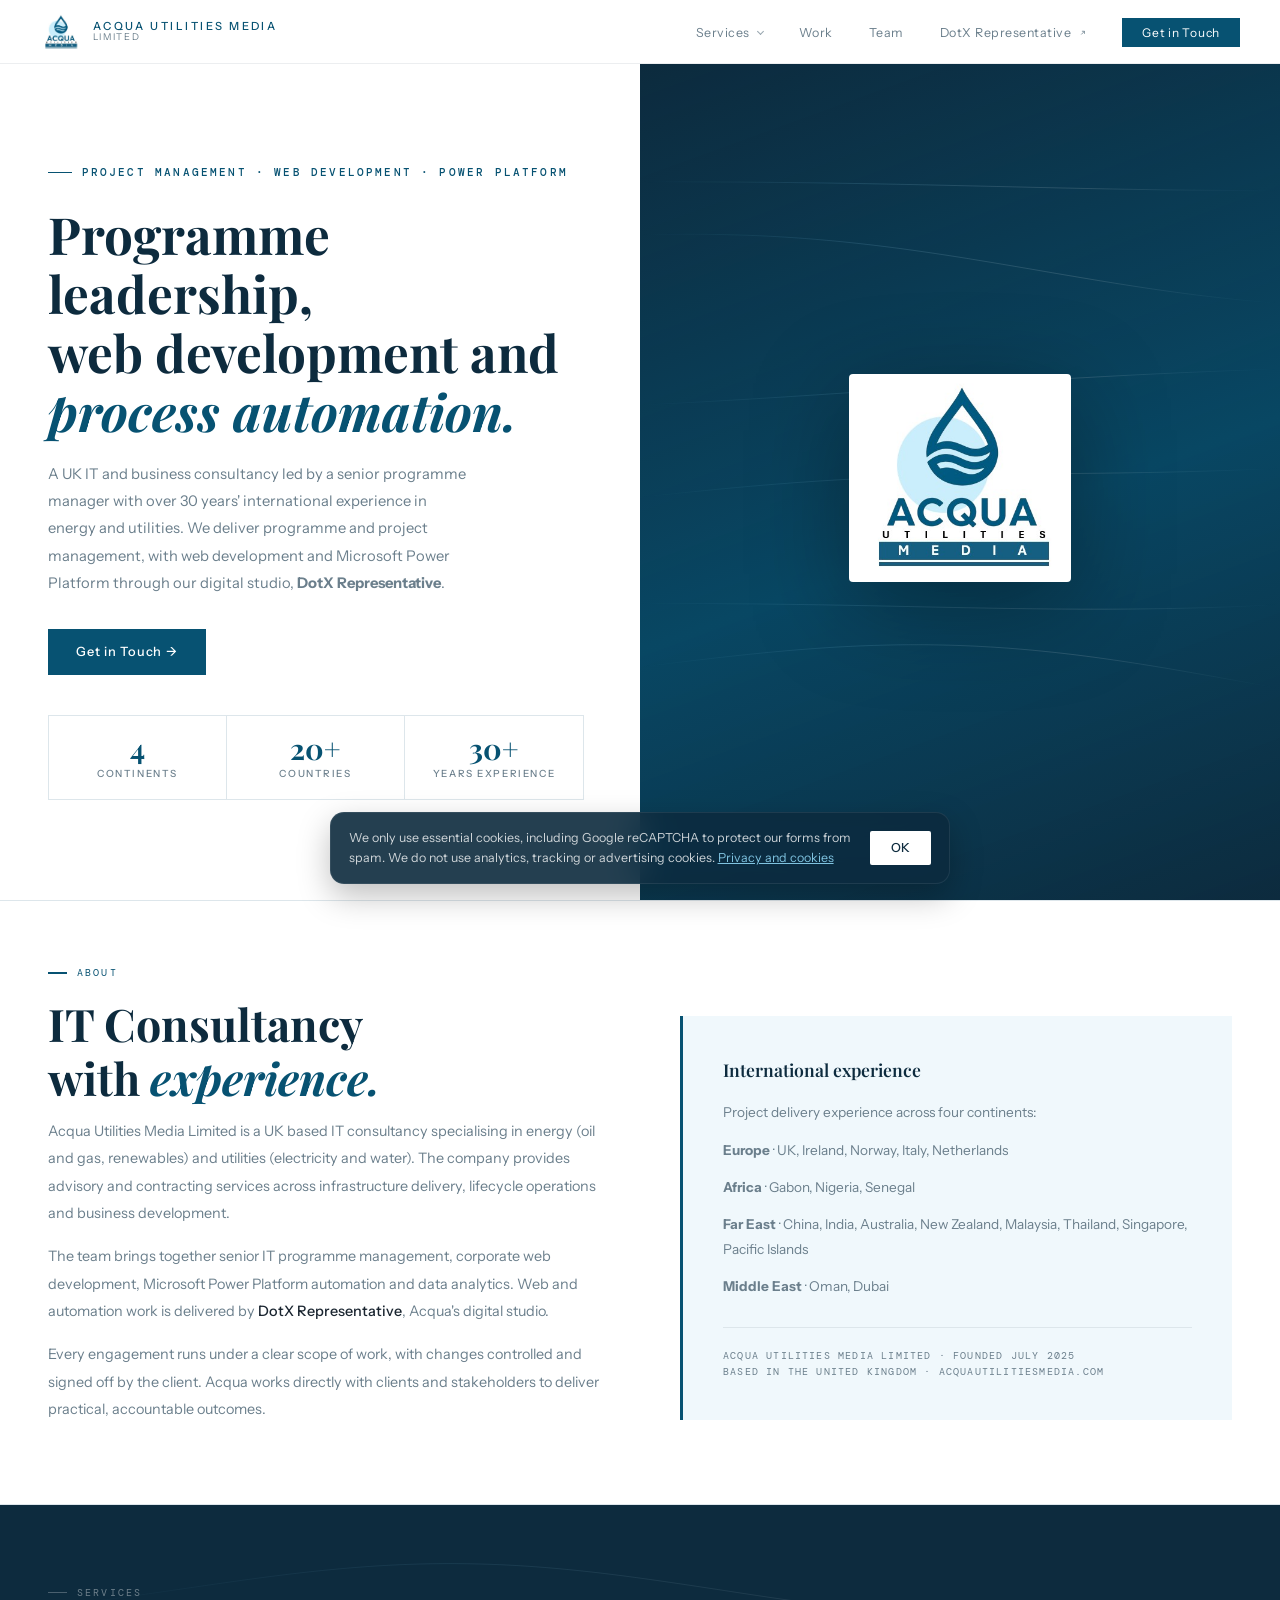
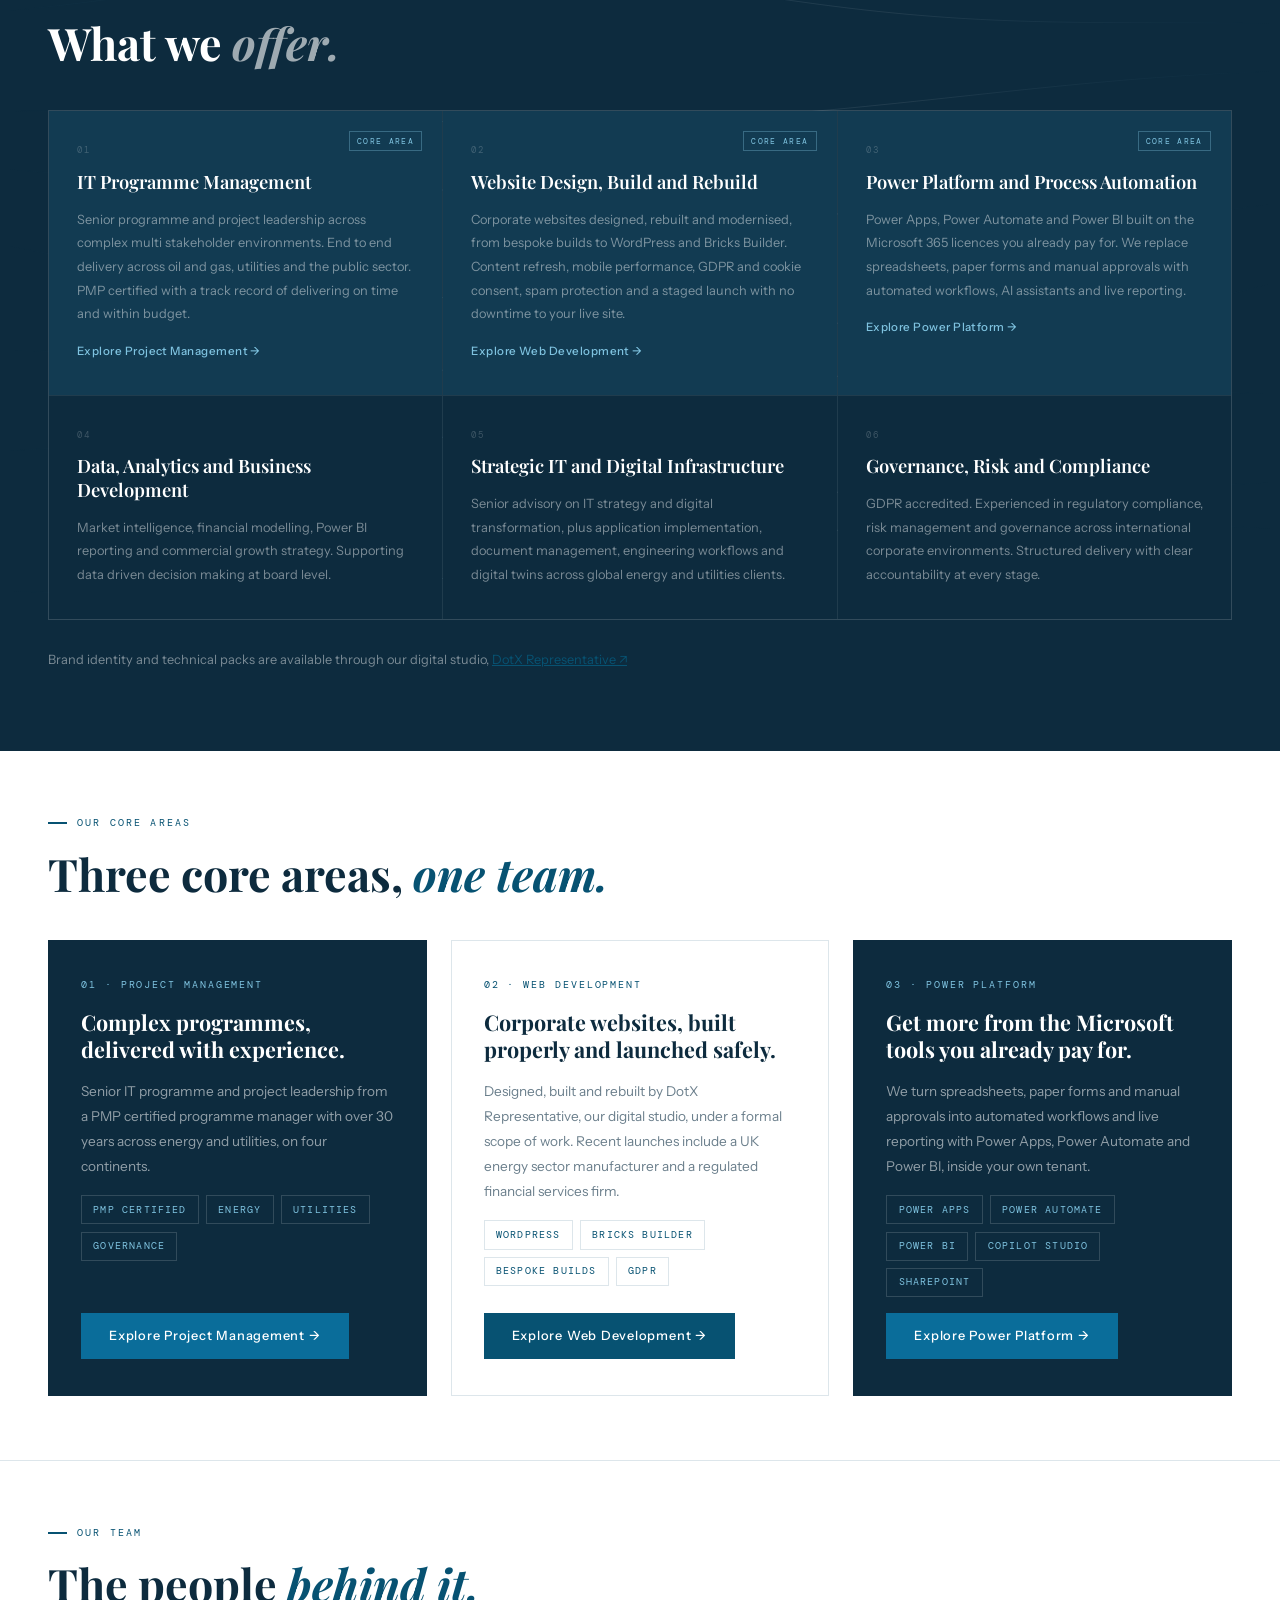
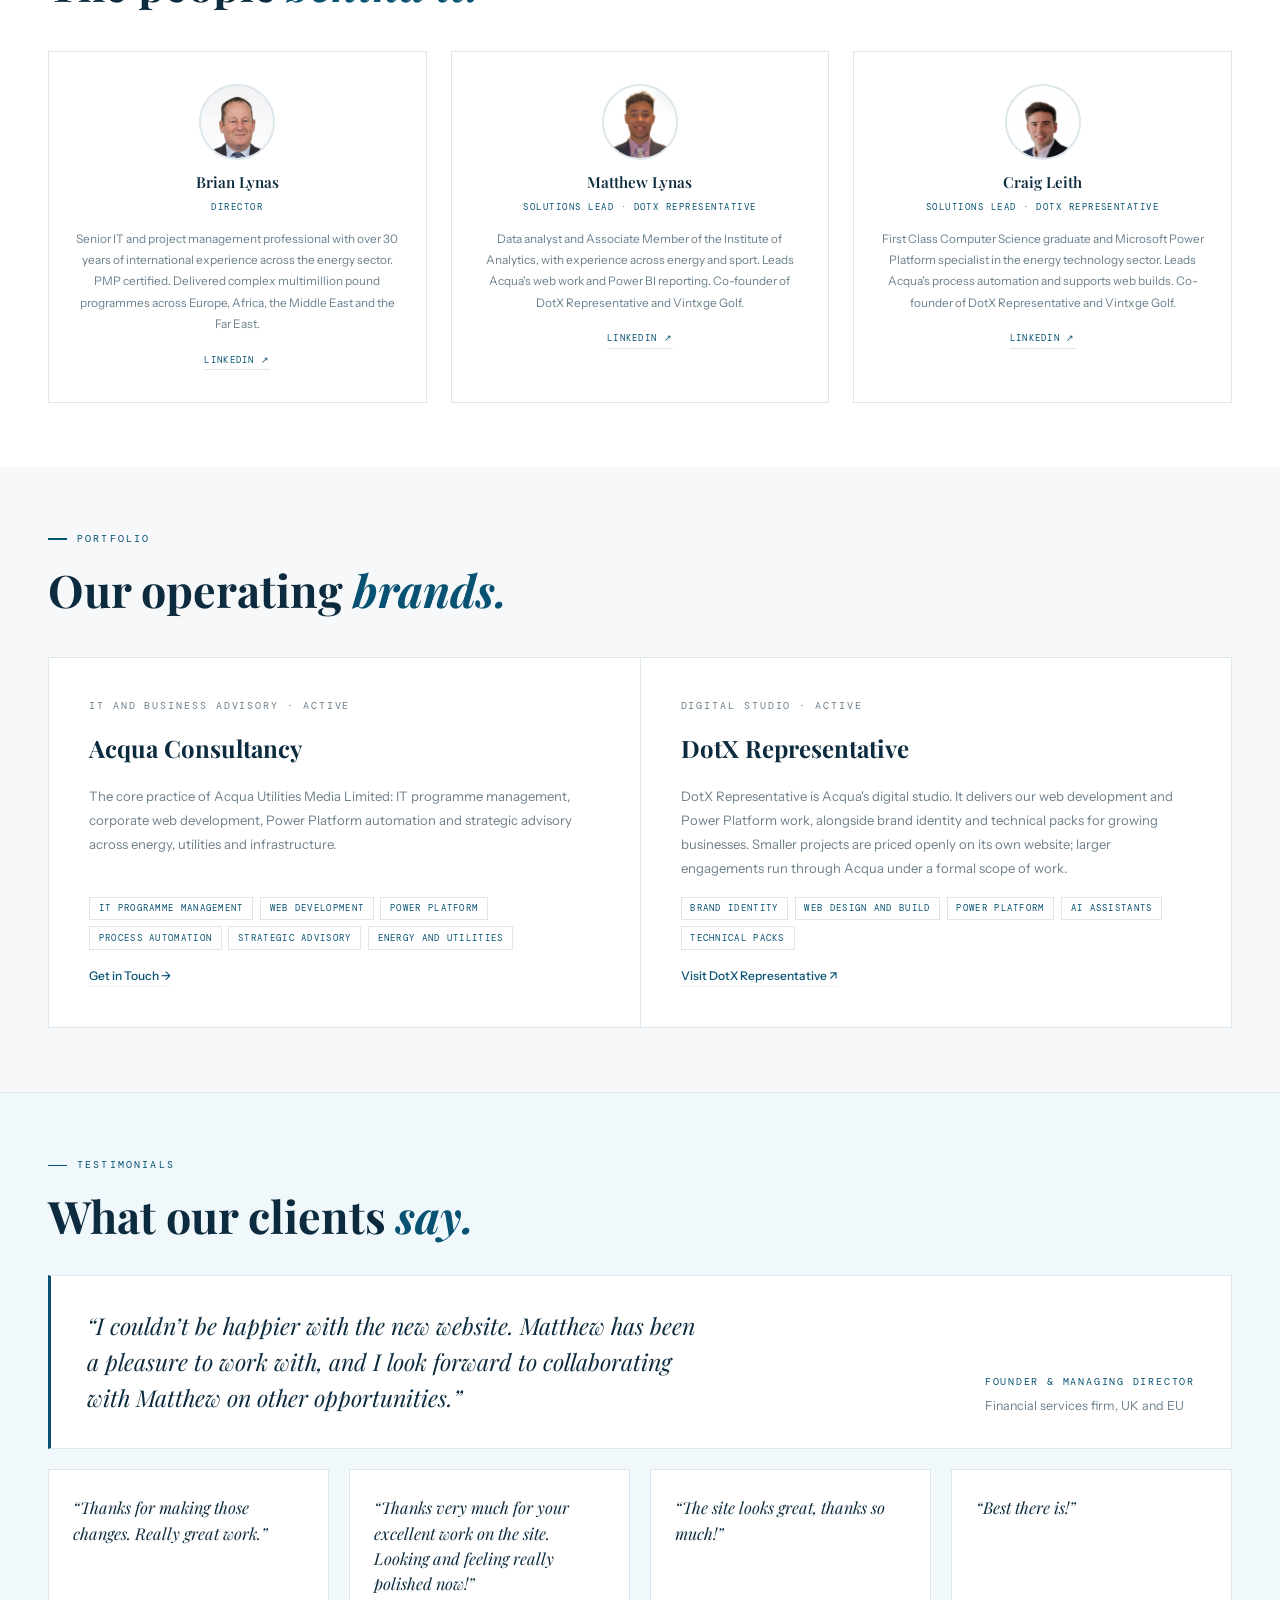
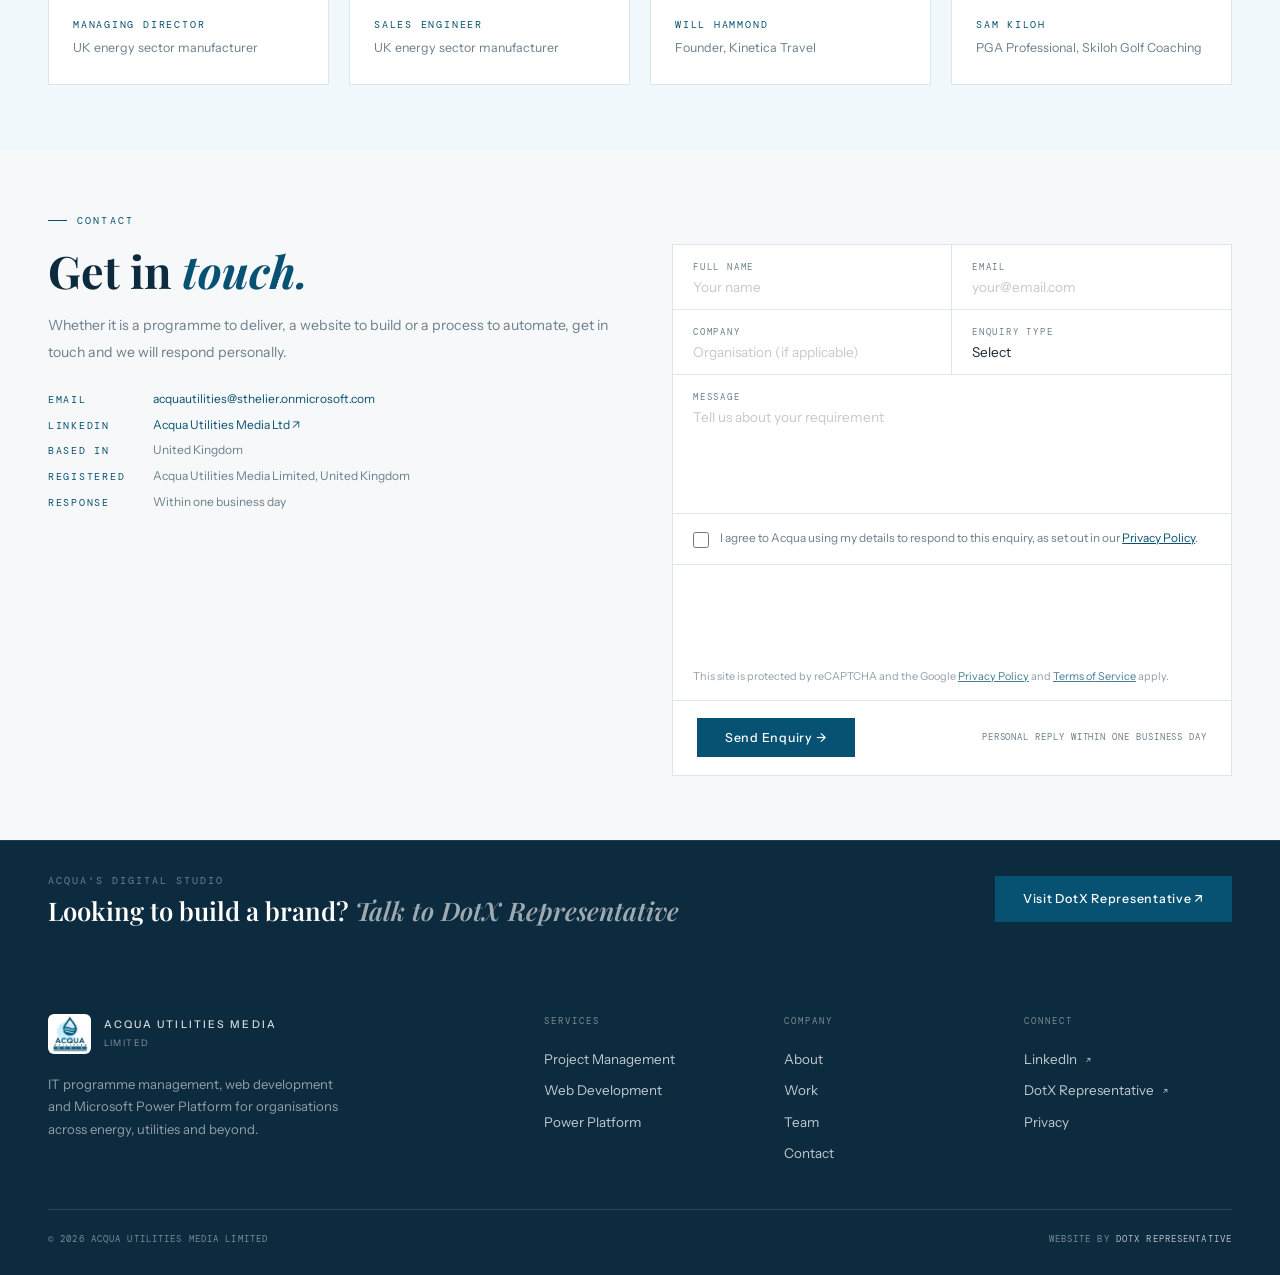
==== commit 6795c994: "Polished menus and footers, condensed copy, full DotX Representative naming Co-Authored-By: Claude O" ====
--- a/index.html
+++ b/index.html
@@ -74,40 +74,34 @@
   </a>
   <ul class="nav-links">
     <li class="nav-dd"><a href="#services" class="nav-dd-btn">Services</a>
-      <div class="nav-dd-menu">
-        <a href="project-management.html">Project Management<span>Programme leadership and governance</span></a>
-        <a href="web-development.html">Web Development<span>New builds, rebuilds and support</span></a>
-        <a href="power-platform.html">Power Platform<span>Automation, AI assistants, reporting</span></a>
-      </div>
+      <div class="nav-dd-menu"><a href="project-management.html"><span class="dd-n">01</span><span class="dd-t">Project Management<span>Programme leadership and governance</span></span></a><a href="web-development.html"><span class="dd-n">02</span><span class="dd-t">Web Development<span>Builds, rebuilds and support</span></span></a><a href="power-platform.html"><span class="dd-n">03</span><span class="dd-t">Power Platform<span>Automation, apps and reporting</span></span></a><a href="https://dotxrepresentative.com" target="_blank" rel="noopener noreferrer" class="dd-foot">Brand projects through DotX Representative <svg class="ar" viewBox="0 0 12 12" aria-hidden="true"><path d="M3.5 8.5L8.5 3.5M4.5 3.5h4v4" fill="none" stroke="currentColor" stroke-width="1.2"/></svg></a></div>
     </li>
     <li><a href="web-development.html#work">Work</a></li>
-    <li><a href="https://dotxrepresentative.com" target="_blank" rel="noopener noreferrer">dot.x ↗</a></li>
     <li><a href="#team">Team</a></li>
+    <li><a href="https://dotxrepresentative.com" target="_blank" rel="noopener noreferrer">DotX Representative <svg class="ar" viewBox="0 0 12 12" aria-hidden="true"><path d="M3.5 8.5L8.5 3.5M4.5 3.5h4v4" fill="none" stroke="currentColor" stroke-width="1.2"/></svg></a></li>
     <li><a href="#contact" class="nav-cta">Get in Touch</a></li>
   </ul>
   <button class="hamburger" id="hamburger" aria-label="Open menu"><span></span><span></span><span></span></button>
 </nav>
 
 <!-- MOBILE NAV -->
-<div class="mob-nav" id="mobNav">
-  <button class="mob-close" id="mobClose" aria-label="Close menu">✕</button>
-  <a href="#" class="mob-item">Home</a>
-  <span class="mob-lbl">Services</span>
-  <a href="project-management.html" class="mob-item">Project Management</a>
-  <a href="web-development.html" class="mob-item">Web Development</a>
-  <a href="power-platform.html" class="mob-item">Power Platform</a>
-  <span class="mob-lbl">Company</span>
-  <a href="web-development.html#work" class="mob-item">Work</a>
-  <a href="https://dotxrepresentative.com" class="mob-item" target="_blank" rel="noopener noreferrer">dot.x ↗</a>
-  <a href="#team" class="mob-item">Team</a>
-  <a href="#contact" class="mob-item">Contact</a>
+<div class="mnav" id="mobNav" role="dialog" aria-label="Menu">
+  <div class="mn-top"><a href="index.html" class="mob-item mn-logo"><img src="ACQUA.jpg" alt="Acqua Utilities Media"><span>Acqua Utilities Media</span></a><button class="mob-close" id="mobClose" aria-label="Close menu"><svg viewBox="0 0 16 16" aria-hidden="true"><path d="M3 3l10 10M13 3L3 13" stroke="currentColor" stroke-width="1.3"/></svg></button></div>
+  <div class="mn-body">
+    <div class="mn-lbl">Services</div>
+    <a href="project-management.html" class="mob-item mn-row"><span class="mn-n">01</span><span class="mn-t">Project Management<small>Programme leadership and governance</small></span><svg class="chev" viewBox="0 0 12 12" aria-hidden="true"><path d="M4.5 2.5L8 6l-3.5 3.5" fill="none" stroke="currentColor" stroke-width="1.2"/></svg></a><a href="web-development.html" class="mob-item mn-row"><span class="mn-n">02</span><span class="mn-t">Web Development<small>Builds, rebuilds and support</small></span><svg class="chev" viewBox="0 0 12 12" aria-hidden="true"><path d="M4.5 2.5L8 6l-3.5 3.5" fill="none" stroke="currentColor" stroke-width="1.2"/></svg></a><a href="power-platform.html" class="mob-item mn-row"><span class="mn-n">03</span><span class="mn-t">Power Platform<small>Automation, apps and reporting</small></span><svg class="chev" viewBox="0 0 12 12" aria-hidden="true"><path d="M4.5 2.5L8 6l-3.5 3.5" fill="none" stroke="currentColor" stroke-width="1.2"/></svg></a>
+    <div class="mn-lbl">Company</div>
+    <div class="mn-links"><a href="index.html#about" class="mob-item">About</a><a href="web-development.html#work" class="mob-item">Work</a><a href="index.html#team" class="mob-item">Team</a></div>
+    <a href="https://dotxrepresentative.com" target="_blank" rel="noopener noreferrer" class="mob-item mn-studio"><span>Our digital studio</span>DotX Representative <svg class="ar" viewBox="0 0 12 12" aria-hidden="true"><path d="M3.5 8.5L8.5 3.5M4.5 3.5h4v4" fill="none" stroke="currentColor" stroke-width="1.2"/></svg></a>
+  </div>
+  <div class="mn-foot"><a href="index.html#contact" class="mob-item mn-cta">Get in touch</a></div>
 </div>
 <!-- HERO -->
 <div class="hero">
   <div class="hero-left">
     <div class="hero-eyebrow">Project Management · Web Development · Power Platform</div>
     <h1>Programme leadership,<br>web development and<br><em>process automation.</em></h1>
-    <p class="hero-sub">Acqua Utilities Media Limited is a UK based IT and business consultancy led by a senior IT programme manager with over 30 years of international experience across energy and utilities. We work across three core areas: programme and project management, plus corporate web development and Microsoft Power Platform automation, delivered by DotX Representative, our digital studio.</p>
+    <p class="hero-sub">A UK IT and business consultancy led by a senior programme manager with over 30 years' international experience in energy and utilities. We deliver programme and project management, with web development and Microsoft Power Platform through our digital studio, <strong>DotX Representative</strong>.</p>
     <div class="hero-ctas">
       <a href="#contact" class="btn-primary">Get in Touch →</a>
     </div>
@@ -134,7 +128,7 @@
     <div class="fi">
       <h2 class="s-h2">IT Consultancy<br>with <em>experience.</em></h2>
       <p class="about-body">Acqua Utilities Media Limited is a UK based IT consultancy specialising in energy (oil and gas, renewables) and utilities (electricity and water). The company provides advisory and contracting services across infrastructure delivery, lifecycle operations and business development.</p>
-      <p class="about-body">The team brings together senior IT programme management, <strong>corporate web design and build</strong>, <strong>Microsoft Power Platform and process automation</strong>, and data analytics. Web and automation work is delivered by <strong>DotX Representative (dot.x)</strong>, Acqua's digital studio, which also brings brand and sport sector experience.</p>
+      <p class="about-body">The team brings together senior IT programme management, corporate web development, Microsoft Power Platform automation and data analytics. Web and automation work is delivered by <strong>DotX Representative</strong>, Acqua's digital studio.</p>
       <p class="about-body">Every engagement runs under a clear scope of work, with changes controlled and signed off by the client. Acqua works directly with clients and stakeholders to deliver practical, accountable outcomes.</p>
     </div>
     <div class="about-right fi">
@@ -196,7 +190,7 @@
       <p class="svc-desc">GDPR accredited. Experienced in regulatory compliance, risk management and governance across international corporate environments. Structured delivery with clear accountability at every stage.</p>
     </div>
   </div>
-  <p class="fi" style="margin-top:1.75rem;font-size:.8rem;line-height:1.8;color:rgba(255,255,255,.45);font-weight:300">Brand identity, technical packs and sport and golf sector advisory are delivered through our digital studio, <a href="https://dotxrepresentative.com" target="_blank" rel="noopener noreferrer" style="color:rgba(255,255,255,.75)">DotX Representative ↗</a></p>
+  <p class="fi" style="margin-top:1.75rem;font-size:.8rem;line-height:1.8;color:rgba(255,255,255,.45);font-weight:300">Brand identity and technical packs are available through our digital studio, <a href="https://dotxrepresentative.com" target="_blank" rel="noopener noreferrer" style="color:var(--teal)">DotX Representative ↗</a></p>
 </div>
 
 
@@ -258,7 +252,7 @@
       </div>
       <div class="team-name">Matthew Lynas</div>
       <div class="team-role">Solutions Lead · DotX Representative</div>
-      <p class="team-bio">Data analyst and business development professional with experience across energy and sport. Associate Member of the Institute of Analytics. Leads Acqua's web design and build work through DotX Representative, alongside Power BI and Excel reporting. Co-founder of DotX Representative and Vintxge Golf.</p>
+      <p class="team-bio">Data analyst and Associate Member of the Institute of Analytics, with experience across energy and sport. Leads Acqua's web work and Power BI reporting. Co-founder of DotX Representative and Vintxge Golf.</p>
       <a href="https://www.linkedin.com/in/matthew-lynas-8453011b9" target="_blank" rel="noopener noreferrer" style="font-family:var(--mono);font-size:.58rem;letter-spacing:.14em;text-transform:uppercase;color:var(--teal);text-decoration:none;border-bottom:1px solid var(--border);padding-bottom:.1rem;margin-top:.25rem;transition:color .2s">LinkedIn ↗</a>
     </div>
 
@@ -268,7 +262,7 @@
       </div>
       <div class="team-name">Craig Leith</div>
       <div class="team-role">Solutions Lead · DotX Representative</div>
-      <p class="team-bio">First Class Computer Science graduate and Microsoft Power Platform specialist, delivering Power Apps, Power Automate and Power BI solutions daily in the energy technology sector. Leads Acqua's process automation work through DotX Representative and contributes to web builds. Co-founder of DotX Representative and Vintxge Golf.</p>
+      <p class="team-bio">First Class Computer Science graduate and Microsoft Power Platform specialist in the energy technology sector. Leads Acqua's process automation and supports web builds. Co-founder of DotX Representative and Vintxge Golf.</p>
       <a href="https://www.linkedin.com/in/craig-leith-283638360" target="_blank" rel="noopener noreferrer" style="font-family:var(--mono);font-size:.58rem;letter-spacing:.14em;text-transform:uppercase;color:var(--teal);text-decoration:none;border-bottom:1px solid var(--border);padding-bottom:.1rem;margin-top:.25rem;transition:color .2s">LinkedIn ↗</a>
     </div>
 
@@ -282,7 +276,7 @@
     <div class="port-card fi">
       <div class="port-card-label">IT and Business Advisory · Active</div>
       <div class="port-card-name">Acqua Consultancy</div>
-      <p class="port-card-desc">The core practice of Acqua Utilities Media Limited. Specialist IT programme management, corporate web development, Microsoft Power Platform and process automation, and strategic advisory across energy, utilities and infrastructure. All engagements are structured and delivered directly through the company.</p>
+      <p class="port-card-desc">The core practice of Acqua Utilities Media Limited: IT programme management, corporate web development, Power Platform automation and strategic advisory across energy, utilities and infrastructure.</p>
       <div class="port-card-tags">
         <span class="port-tag">IT Programme Management</span>
         <span class="port-tag">Web Development</span>
@@ -297,14 +291,13 @@
     <div class="port-card fi">
       <div class="port-card-label">Digital Studio · Active</div>
       <div class="port-card-name">DotX Representative</div>
-      <p class="port-card-desc">DotX Representative (dot.x) is Acqua's digital studio. It delivers Acqua's web development and Power Platform work, alongside brand identity, brand technical packs and sport and golf sector advisory for growing businesses. Smaller projects are priced openly on the DotX Representative website; larger engagements run through Acqua under a formal scope of work.</p>
+      <p class="port-card-desc">DotX Representative is Acqua's digital studio. It delivers our web development and Power Platform work, alongside brand identity and technical packs for growing businesses. Smaller projects are priced openly on its own website; larger engagements run through Acqua under a formal scope of work.</p>
       <div class="port-card-tags">
         <span class="port-tag">Brand Identity</span>
         <span class="port-tag">Web Design and Build</span>
         <span class="port-tag">Power Platform</span>
         <span class="port-tag">AI Assistants</span>
         <span class="port-tag">Technical Packs</span>
-        <span class="port-tag">Sport &amp; Golf</span>
       </div>
       <a href="https://dotxrepresentative.com" target="_blank" rel="noopener noreferrer" class="port-card-link">Visit DotX Representative ↗</a>
     </div>
@@ -339,7 +332,7 @@
   <div class="contact-inner">
     <div class="fi">
       <h2 class="s-h2">Get in <em>touch.</em></h2>
-      <p class="contact-body">For programme and project management, a new or rebuilt website, Power Platform and process automation, or a project for DotX Representative, our digital studio, get in touch and we will respond personally.</p>
+      <p class="contact-body">Whether it is a programme to deliver, a website to build or a process to automate, get in touch and we will respond personally.</p>
       <div class="contact-detail">
         <span class="lbl">Email</span>
         <a href="mailto:acquautilities@sthelier.onmicrosoft.com">acquautilities@sthelier.onmicrosoft.com</a>
@@ -403,39 +396,16 @@
 </div>
 
 <!-- FOOTER -->
-<footer>
-  <a href="#" class="foot-logo">
-    <img src="ACQUA.jpg" alt="Acqua Utilities Media Ltd" style="height:40px;width:auto;display:block;mix-blend-mode:lighten;opacity:.85;border-radius:6px">
-    <div class="foot-logo-txt">
-      <span>Acqua Utilities</span>
-      <small>Media Limited</small>
-    </div>
-  </a>
-  <div class="foot-links-wrap">
-    <ul class="foot-links">
-      <li><a href="#about">About</a></li>
-      <li><a href="project-management.html">Project Management</a></li>
-      <li><a href="web-development.html">Web Development</a></li>
-      <li><a href="power-platform.html">Power Platform</a></li>
-    </ul>
-    <ul class="foot-links">
-      <li><a href="#services">Services</a></li>
-      <li><a href="#team">Team</a></li>
-      <li><a href="#contact">Contact</a></li>
-      <li><a href="https://www.linkedin.com/company/acqua-utilities-media-ltd/" target="_blank" rel="noopener noreferrer">LinkedIn</a></li>
-      <li><a href="#" id="privLink">Privacy</a></li>
-    </ul>
-  </div>
-  <div class="foot-right">
-    <div class="foot-copy">© 2026 Acqua Utilities Media Limited · United Kingdom</div>
-    <div class="foot-dotx">Our digital studio · <a href="https://dotxrepresentative.com" target="_blank" rel="noopener noreferrer">DotX Representative ↗</a></div>
-    <div class="foot-dotx" style="margin-top:.5rem">
-      <a href="https://dotxrepresentative.com" target="_blank" rel="noopener noreferrer" style="display:inline-flex;align-items:center;gap:.4rem;color:rgba(255,255,255,.3);text-decoration:none;font-size:.6rem;letter-spacing:.14em;text-transform:uppercase;transition:color .2s">
-        <span style="display:inline-block;width:16px;height:16px;border-radius:50%;overflow:hidden;flex-shrink:0"><img src="dotx_V1_black__1_.PNG" alt="dot.x" style="width:100%;height:100%;object-fit:cover;filter:invert(1)"></span>
-        Built by DotX Representative
-      </a>
-    </div>
-  </div>
+<footer class="ft">
+  <div class="ft-top">
+    <div class="ft-brand"><a href="#" class="ft-logo"><img src="ACQUA.jpg" alt="Acqua Utilities Media Limited"><span>Acqua Utilities Media<small>Limited</small></span></a><p>IT programme management, web development and Microsoft Power Platform for organisations across energy, utilities and beyond.</p></div>
+    <div class="ft-cols">
+      <div><h4>Services</h4><a href="project-management.html">Project Management</a><a href="web-development.html">Web Development</a><a href="power-platform.html">Power Platform</a></div>
+      <div><h4>Company</h4><a href="#about">About</a><a href="web-development.html#work">Work</a><a href="#team">Team</a><a href="#contact">Contact</a></div>
+      <div><h4>Connect</h4><a href="https://www.linkedin.com/company/acqua-utilities-media-ltd/" target="_blank" rel="noopener noreferrer">LinkedIn <svg class="ar" viewBox="0 0 12 12" aria-hidden="true"><path d="M3.5 8.5L8.5 3.5M4.5 3.5h4v4" fill="none" stroke="currentColor" stroke-width="1.2"/></svg></a><a href="https://dotxrepresentative.com" target="_blank" rel="noopener noreferrer">DotX Representative <svg class="ar" viewBox="0 0 12 12" aria-hidden="true"><path d="M3.5 8.5L8.5 3.5M4.5 3.5h4v4" fill="none" stroke="currentColor" stroke-width="1.2"/></svg></a><a href="#" id="privLink">Privacy</a></div>
+    </div>
+  </div>
+  <div class="ft-bot"><span>© 2026 Acqua Utilities Media Limited</span><span>Website by <a href="https://dotxrepresentative.com" target="_blank" rel="noopener noreferrer">DotX Representative</a></span></div>
 </footer>
 
 <!-- PRIVACY MODAL -->
--- a/site.css
+++ b/site.css
@@ -530,3 +530,57 @@
   .case-side-title::after{content:"+";font-size:1rem;line-height:1}
   .case-side:not(.closed) .case-side-title::after{content:"\2212"}
 }
+
+/* ===== Menus and footer (Nov 2026) ===== */
+.ar{width:.62em;height:.62em;display:inline-block;vertical-align:.02em;margin-left:.3em}
+.nav-dd-menu{min-width:330px!important;padding:.4rem!important}
+.nav-dd-menu a{flex-direction:row!important;align-items:flex-start;gap:.85rem!important;padding:.85rem .9rem!important;border-bottom:1px solid var(--border)}
+.nav-dd-menu a:last-of-type{border-bottom:0}
+.dd-n{font-family:var(--mono);font-size:.6rem;color:var(--teal);padding-top:.12rem}
+.dd-t{display:flex;flex-direction:column;gap:.2rem;color:var(--navy)!important;font-weight:500;font-size:.82rem}
+.dd-t span{font-size:.72rem;font-weight:400;color:var(--muted)!important}
+.nav-dd-menu a.dd-foot{display:block!important;font-size:.68rem!important;font-weight:400!important;color:var(--muted)!important;padding:.8rem .9rem .6rem!important}
+.nav-dd-menu a.dd-foot:hover{color:var(--teal)!important;background:none}
+.mnav{display:none;position:fixed;inset:0;z-index:300;background:#fff;flex-direction:column;overflow-y:auto;padding:0 1.5rem max(1.5rem,env(safe-area-inset-bottom));border-top:3px solid var(--teal)}
+.mnav.open{display:flex}
+.mn-top{display:flex;align-items:center;justify-content:space-between;height:64px;flex-shrink:0;border-bottom:1px solid var(--border)}
+.mn-logo{display:flex;align-items:center;gap:.7rem;text-decoration:none}
+.mn-logo img{height:32px;width:auto;display:block}
+.mn-logo span{font-family:var(--sans);font-size:.62rem;font-weight:500;letter-spacing:.2em;text-transform:uppercase;color:var(--navy)}
+.mnav .mob-close{position:static;width:40px;height:40px;display:flex;align-items:center;justify-content:center;background:none;border:1px solid var(--border);border-radius:50%;color:var(--navy);cursor:pointer;padding:0;font-size:0}
+.mnav .mob-close svg{width:14px;height:14px}
+.mn-body{padding-top:1.6rem;flex:1}
+.mn-lbl{font-family:var(--mono);font-size:.58rem;letter-spacing:.22em;text-transform:uppercase;color:var(--muted);margin:0 0 .3rem}
+.mn-lbl:not(:first-child){margin-top:2rem}
+.mnav a{font-family:var(--sans);font-size:inherit;color:inherit;text-decoration:none}
+.mn-row{display:grid;grid-template-columns:2rem 1fr auto;align-items:center;padding:1rem 0;border-bottom:1px solid var(--border)}
+.mn-n{font-family:var(--mono);font-size:.62rem;color:var(--teal)}
+.mn-t{font-family:var(--serif);font-size:1.45rem;color:var(--navy);line-height:1.15}
+.mn-t small{display:block;font-family:var(--sans);font-size:.74rem;color:var(--muted);margin-top:.25rem}
+.mn-row .chev{width:12px;height:12px;color:var(--muted)}
+.mn-row.is-cur .mn-t{color:var(--teal)}
+.mn-links{display:flex;gap:1.6rem;flex-wrap:wrap}
+.mnav .mn-links a{font-size:.95rem;color:var(--navy);padding:.4rem 0}
+.mnav a.mn-studio{display:block;margin-top:1.6rem;padding:1rem;background:var(--off,#f7f8f9);border:1px solid var(--border);font-size:.95rem;color:var(--navy)}
+.mn-studio span{display:block;font-family:var(--mono);font-size:.56rem;letter-spacing:.2em;text-transform:uppercase;color:var(--muted);margin-bottom:.3rem}
+.mn-foot{padding-top:2rem;flex-shrink:0}
+.mnav a.mn-cta{display:block;text-align:center;background:var(--teal);color:#fff;font-size:.85rem;font-weight:500;letter-spacing:.04em;padding:1rem}
+.mnav.open .mn-row,.mnav.open .mn-links,.mnav.open .mn-studio,.mnav.open .mn-foot{animation:mnIn .45s cubic-bezier(.16,1,.3,1) both}
+.mnav.open .mn-row:nth-of-type(2){animation-delay:.04s}.mnav.open .mn-row:nth-of-type(3){animation-delay:.08s}.mnav.open .mn-links{animation-delay:.12s}.mnav.open .mn-studio{animation-delay:.16s}.mnav.open .mn-foot{animation-delay:.2s}
+@keyframes mnIn{from{opacity:0;transform:translateY(8px)}to{opacity:1;transform:none}}
+@media(prefers-reduced-motion:reduce){.mnav.open *{animation:none!important}}
+footer.ft{display:block;background:var(--navy);padding:3.5rem 3rem 1.75rem;text-align:left}
+.ft-top{display:grid;grid-template-columns:1.3fr 2fr;gap:3rem;padding-bottom:2.5rem}
+.ft-logo{display:flex;align-items:center;gap:.8rem;text-decoration:none}
+.ft-logo img{height:40px;width:auto;border-radius:6px;display:block}
+.ft-logo span{display:flex;flex-direction:column;font-size:.66rem;font-weight:500;letter-spacing:.2em;text-transform:uppercase;color:rgba(255,255,255,.85)}
+.ft-logo small{font-weight:300;font-size:.56rem;letter-spacing:.16em;color:rgba(255,255,255,.5);margin-top:.15rem}
+.ft-brand p{margin-top:1.2rem;font-size:.82rem;line-height:1.7;color:rgba(255,255,255,.55);max-width:34ch}
+.ft-cols{display:grid;grid-template-columns:repeat(3,1fr);gap:2rem}
+.ft-cols h4{font-family:var(--mono);font-weight:400;font-size:.58rem;letter-spacing:.22em;text-transform:uppercase;color:rgba(255,255,255,.45);margin-bottom:1rem}
+.ft-cols a{display:block;font-size:.84rem;color:rgba(255,255,255,.75);text-decoration:none;padding:.3rem 0;transition:color .2s}
+.ft-cols a:hover{color:#fff}
+.ft-bot{display:flex;justify-content:space-between;gap:1rem;flex-wrap:wrap;border-top:1px solid rgba(255,255,255,.12);padding-top:1.4rem;font-family:var(--mono);font-size:.58rem;letter-spacing:.12em;text-transform:uppercase;color:rgba(255,255,255,.45)}
+.ft-bot a{color:rgba(255,255,255,.7);text-decoration:none}
+@media(max-width:900px){.ft-top{grid-template-columns:1fr;gap:2.25rem}}
+@media(max-width:600px){footer.ft{padding:2.5rem 1.25rem 1.5rem}.ft-cols{grid-template-columns:1fr 1fr;gap:1.75rem 1rem}.ft-cols>div:last-child{grid-column:1/-1}.ft-cols>div:last-child a{display:inline-block;margin-right:1.4rem}.ft-bot{flex-direction:column;gap:.4rem}}
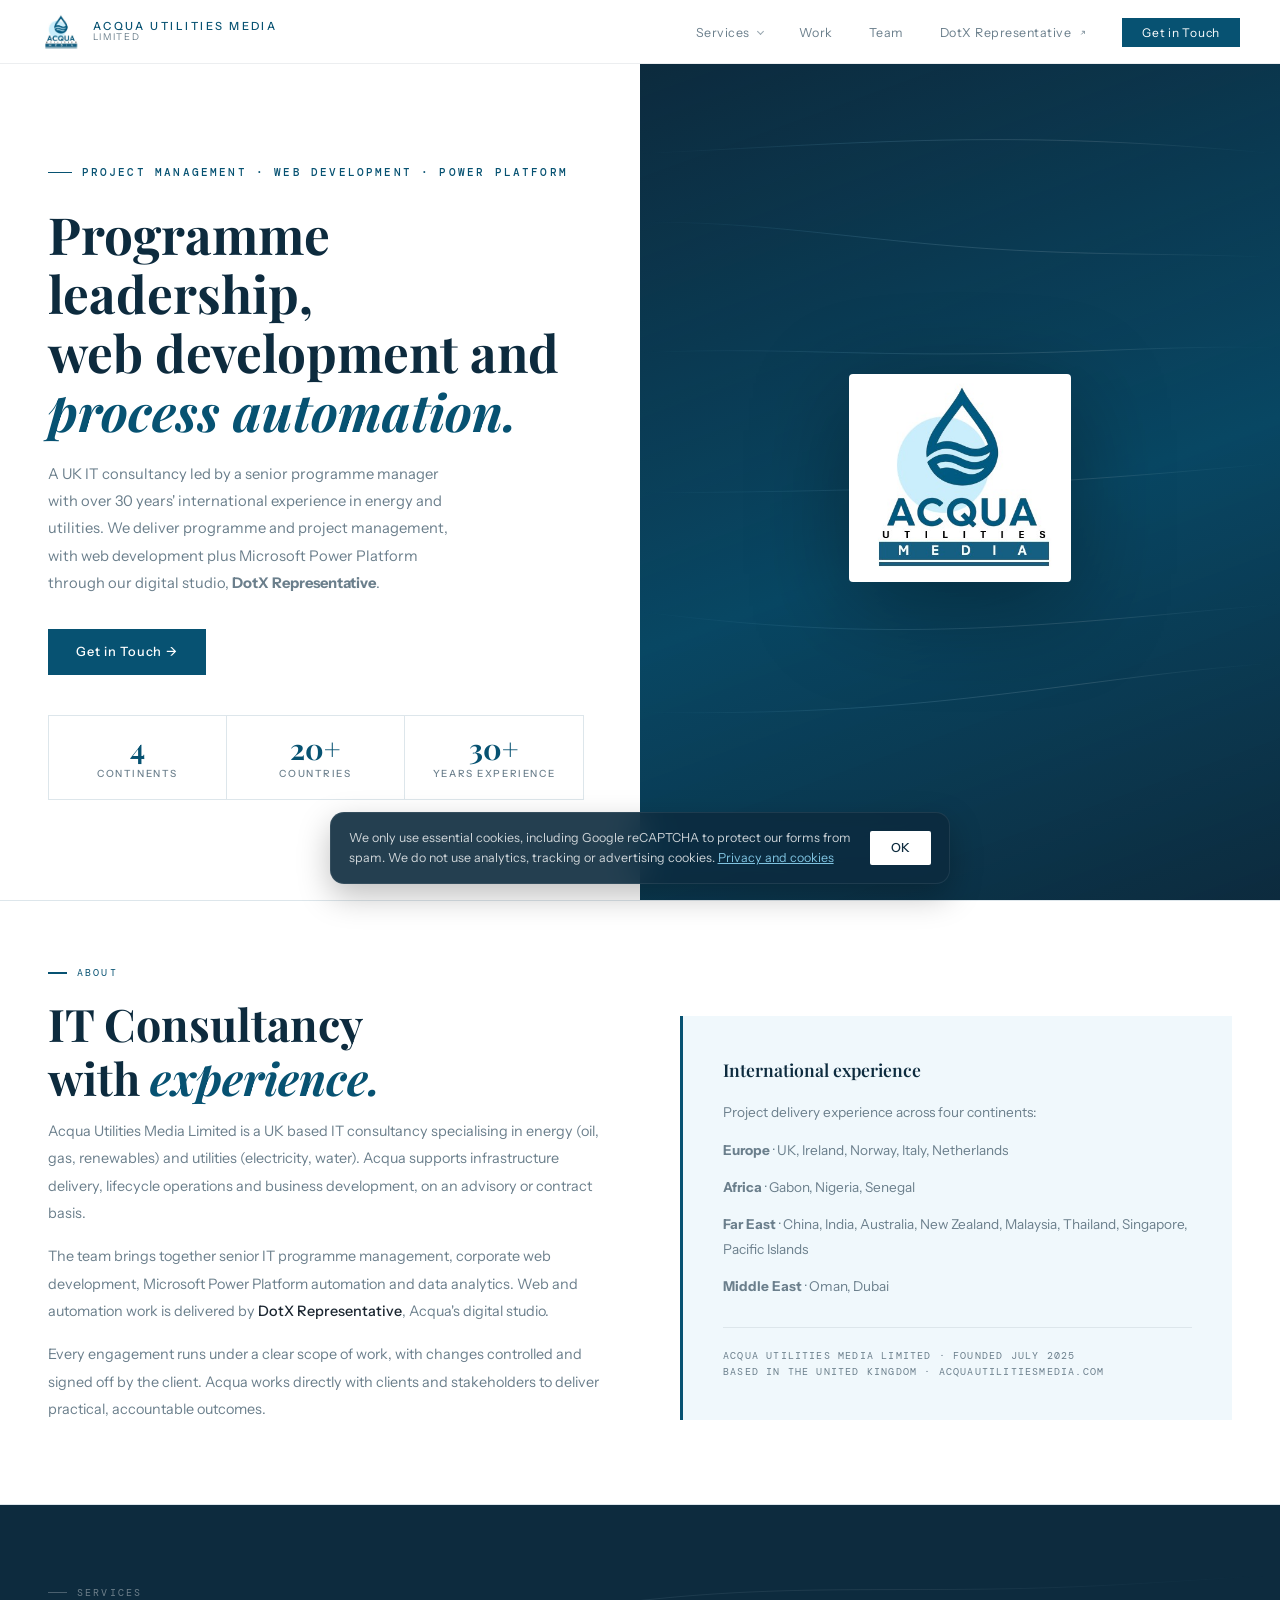
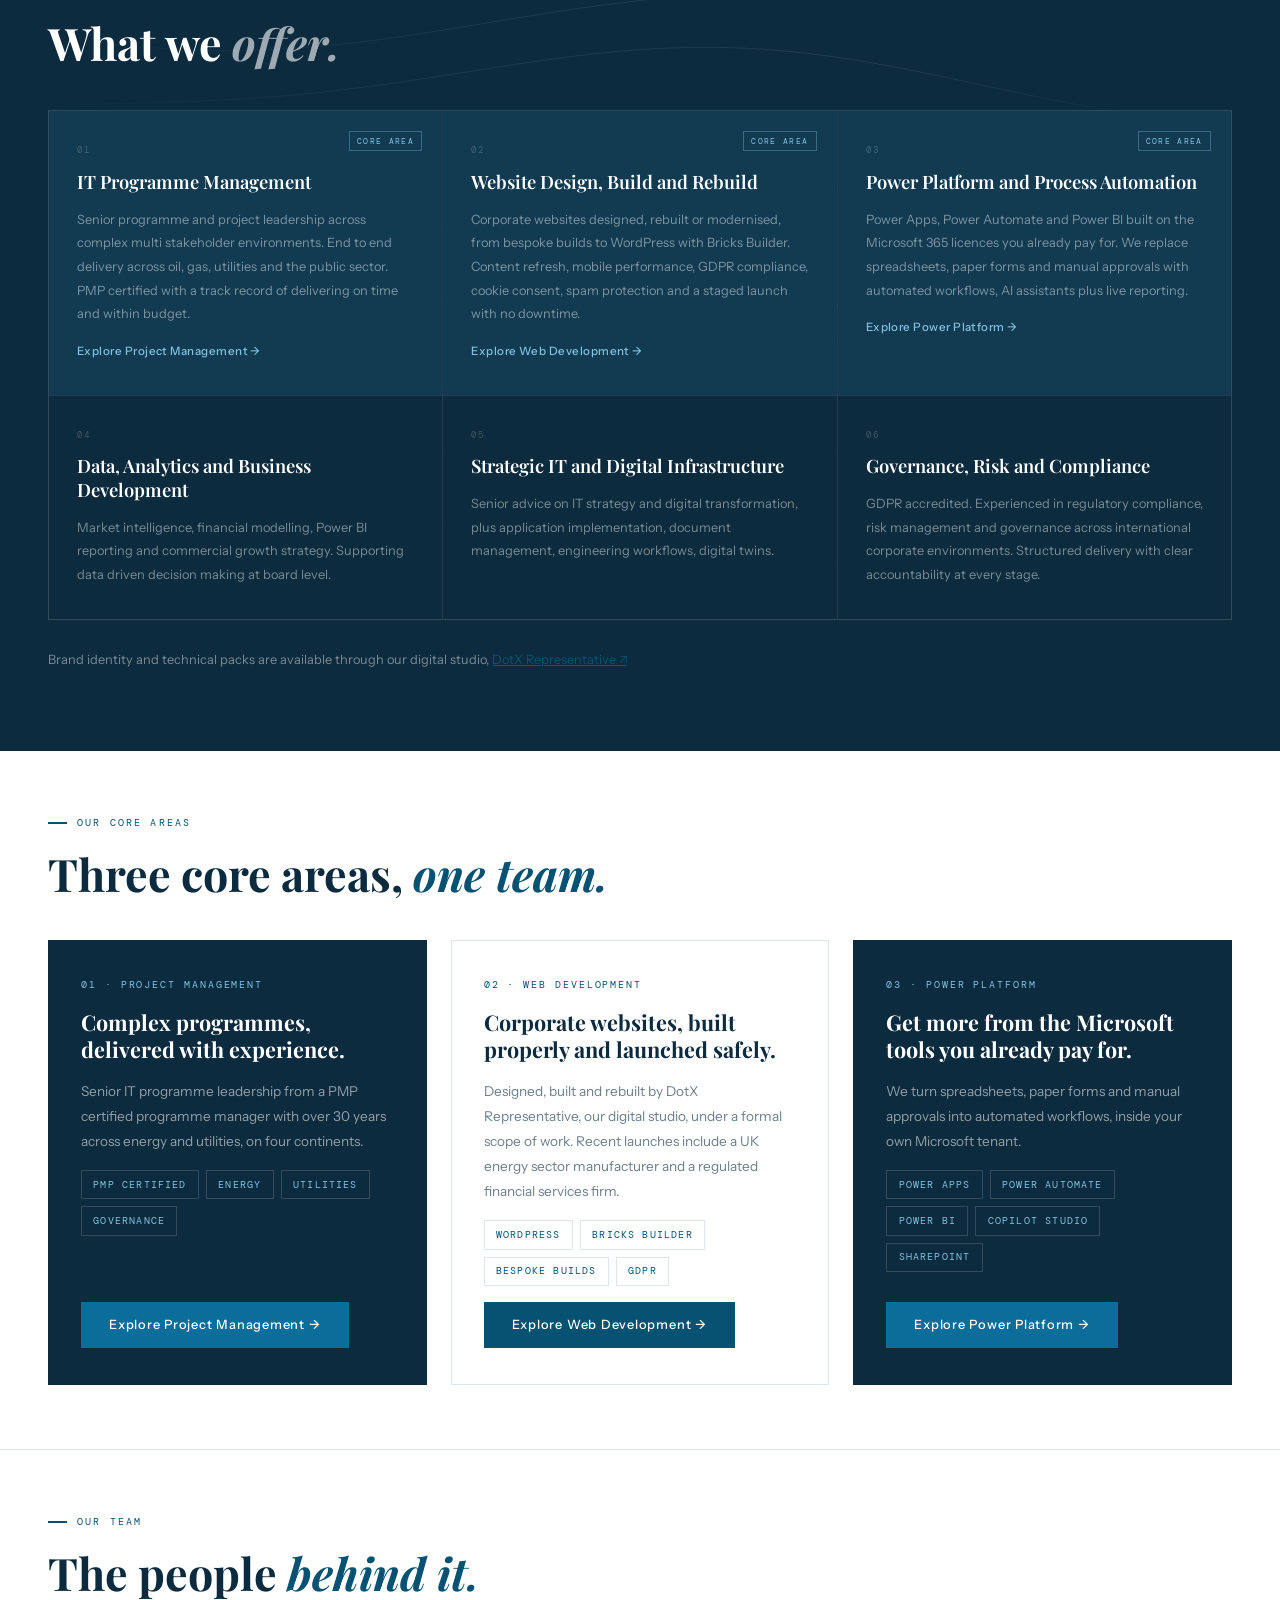
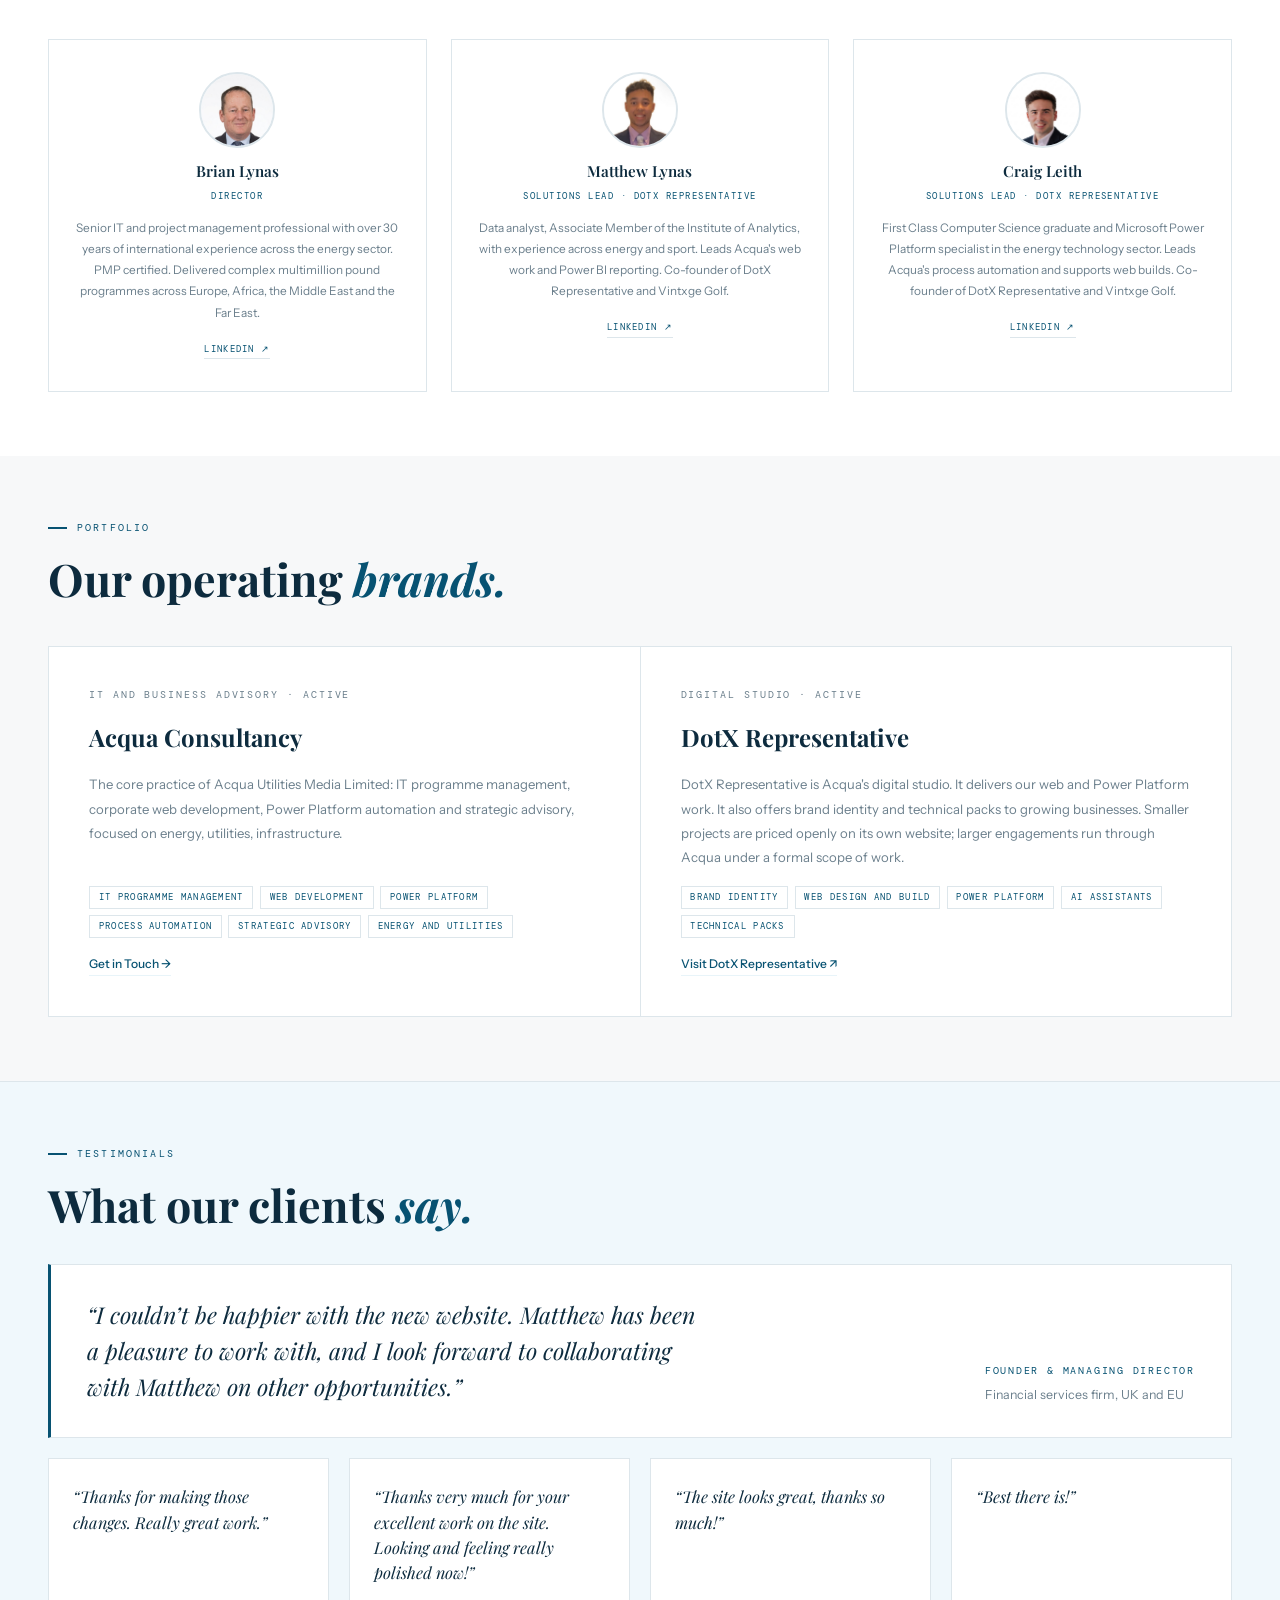
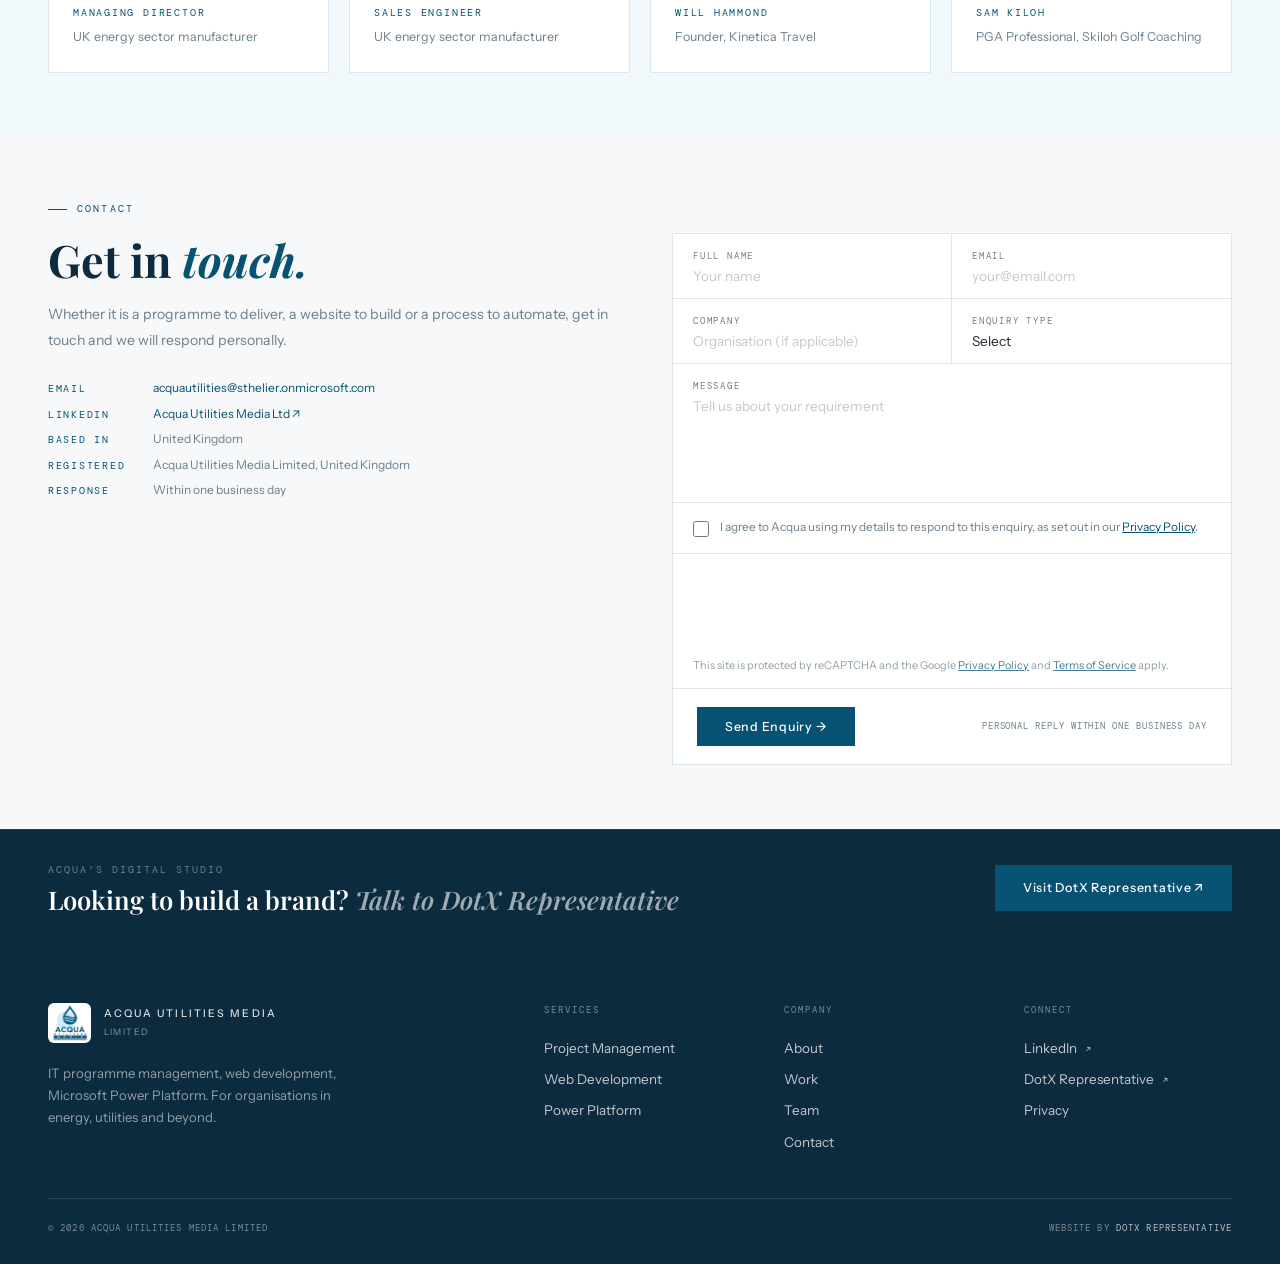
==== commit e0358e6e: "One and per sentence, no hyphens, tighter meta descriptions Co-Authored-By: Claude Opus 5.5 <noreply" ====
--- a/index.html
+++ b/index.html
@@ -18,7 +18,7 @@
 <meta name="theme-color" content="#ffffff">
 
 <!-- SEO -->
-<meta name="description" content="Acqua Utilities Media Limited is a UK based IT consultancy specialising in energy and utilities. Three core areas: senior IT programme and project management, corporate web design and build, and Microsoft Power Platform process automation.">
+<meta name="description" content="Acqua Utilities Media Limited is a UK IT consultancy for energy and utilities, covering IT programme management, corporate web development, Microsoft Power Platform automation.">
 <meta name="author" content="Acqua Utilities Media Limited">
 <meta name="robots" content="index, follow">
 <link rel="canonical" href="https://acquautilitiesmedia.com/">
@@ -26,14 +26,14 @@
 <!-- OPEN GRAPH -->
 <meta property="og:type" content="website">
 <meta property="og:title" content="Acqua Utilities Media Limited | Project Management, Web Development and Power Platform">
-<meta property="og:description" content="Acqua Utilities Media Limited is a UK based IT consultancy specialising in energy and utilities. Three core areas: senior IT programme and project management, corporate web design and build, and Microsoft Power Platform process automation.">
+<meta property="og:description" content="Acqua Utilities Media Limited is a UK IT consultancy for energy and utilities, covering IT programme management, corporate web development, Microsoft Power Platform automation.">
 <meta property="og:url" content="https://acquautilitiesmedia.com/">
 <meta property="og:image" content="https://acquautilitiesmedia.com/web-app-manifest-512x512.png">
 <meta property="og:site_name" content="Acqua Utilities Media Limited">
 <meta property="og:locale" content="en_GB">
 <meta name="twitter:card" content="summary">
 <meta name="twitter:title" content="Acqua Utilities Media Limited | Project Management, Web Development and Power Platform">
-<meta name="twitter:description" content="Acqua Utilities Media Limited is a UK based IT consultancy specialising in energy and utilities. Three core areas: senior IT programme and project management, corporate web design and build, and Microsoft Power Platform process automation.">
+<meta name="twitter:description" content="Acqua Utilities Media Limited is a UK IT consultancy for energy and utilities, covering IT programme management, corporate web development, Microsoft Power Platform automation.">
 <meta name="twitter:image" content="https://acquautilitiesmedia.com/web-app-manifest-512x512.png">
 <!-- STRUCTURED DATA -->
 <script type="application/ld+json">
@@ -101,7 +101,7 @@
   <div class="hero-left">
     <div class="hero-eyebrow">Project Management · Web Development · Power Platform</div>
     <h1>Programme leadership,<br>web development and<br><em>process automation.</em></h1>
-    <p class="hero-sub">A UK IT and business consultancy led by a senior programme manager with over 30 years' international experience in energy and utilities. We deliver programme and project management, with web development and Microsoft Power Platform through our digital studio, <strong>DotX Representative</strong>.</p>
+    <p class="hero-sub">A UK IT consultancy led by a senior programme manager with over 30 years' international experience in energy and utilities. We deliver programme and project management, with web development plus Microsoft Power Platform through our digital studio, <strong>DotX Representative</strong>.</p>
     <div class="hero-ctas">
       <a href="#contact" class="btn-primary">Get in Touch →</a>
     </div>
@@ -127,7 +127,7 @@
   <div class="about-grid">
     <div class="fi">
       <h2 class="s-h2">IT Consultancy<br>with <em>experience.</em></h2>
-      <p class="about-body">Acqua Utilities Media Limited is a UK based IT consultancy specialising in energy (oil and gas, renewables) and utilities (electricity and water). The company provides advisory and contracting services across infrastructure delivery, lifecycle operations and business development.</p>
+      <p class="about-body">Acqua Utilities Media Limited is a UK based IT consultancy specialising in energy (oil, gas, renewables) and utilities (electricity, water). Acqua supports infrastructure delivery, lifecycle operations and business development, on an advisory or contract basis.</p>
       <p class="about-body">The team brings together senior IT programme management, corporate web development, Microsoft Power Platform automation and data analytics. Web and automation work is delivered by <strong>DotX Representative</strong>, Acqua's digital studio.</p>
       <p class="about-body">Every engagement runs under a clear scope of work, with changes controlled and signed off by the client. Acqua works directly with clients and stakeholders to deliver practical, accountable outcomes.</p>
     </div>
@@ -157,21 +157,21 @@
       <span class="svc-flag">Core area</span>
       <div class="svc-num">01</div>
       <div class="svc-title">IT Programme Management</div>
-      <p class="svc-desc">Senior programme and project leadership across complex multi stakeholder environments. End to end delivery across oil and gas, utilities and the public sector. PMP certified with a track record of delivering on time and within budget.</p>
+      <p class="svc-desc">Senior programme and project leadership across complex multi stakeholder environments. End to end delivery across oil, gas, utilities and the public sector. PMP certified with a track record of delivering on time and within budget.</p>
       <a href="project-management.html" class="svc-link">Explore Project Management →</a>
     </div>
     <div class="svc-card featured fi">
       <span class="svc-flag">Core area</span>
       <div class="svc-num">02</div>
       <div class="svc-title">Website Design, Build and Rebuild</div>
-      <p class="svc-desc">Corporate websites designed, rebuilt and modernised, from bespoke builds to WordPress and Bricks Builder. Content refresh, mobile performance, GDPR and cookie consent, spam protection and a staged launch with no downtime to your live site.</p>
+      <p class="svc-desc">Corporate websites designed, rebuilt or modernised, from bespoke builds to WordPress with Bricks Builder. Content refresh, mobile performance, GDPR compliance, cookie consent, spam protection and a staged launch with no downtime.</p>
       <a href="web-development.html" class="svc-link">Explore Web Development →</a>
     </div>
     <div class="svc-card featured fi">
       <span class="svc-flag">Core area</span>
       <div class="svc-num">03</div>
       <div class="svc-title">Power Platform and Process Automation</div>
-      <p class="svc-desc">Power Apps, Power Automate and Power BI built on the Microsoft 365 licences you already pay for. We replace spreadsheets, paper forms and manual approvals with automated workflows, AI assistants and live reporting.</p>
+      <p class="svc-desc">Power Apps, Power Automate and Power BI built on the Microsoft 365 licences you already pay for. We replace spreadsheets, paper forms and manual approvals with automated workflows, AI assistants plus live reporting.</p>
       <a href="power-platform.html" class="svc-link">Explore Power Platform →</a>
     </div>
     <div class="svc-card fi">
@@ -182,7 +182,7 @@
     <div class="svc-card fi">
       <div class="svc-num">05</div>
       <div class="svc-title">Strategic IT and Digital Infrastructure</div>
-      <p class="svc-desc">Senior advisory on IT strategy and digital transformation, plus application implementation, document management, engineering workflows and digital twins across global energy and utilities clients.</p>
+      <p class="svc-desc">Senior advice on IT strategy and digital transformation, plus application implementation, document management, engineering workflows, digital twins.</p>
     </div>
     <div class="svc-card fi">
       <div class="svc-num">06</div>
@@ -202,7 +202,7 @@
     <div class="spot-card dark fi">
       <div class="card-n">01 · Project Management</div>
       <div class="spot-t">Complex programmes, delivered with experience.</div>
-      <p>Senior IT programme and project leadership from a PMP certified programme manager with over 30 years across energy and utilities, on four continents.</p>
+      <p>Senior IT programme leadership from a PMP certified programme manager with over 30 years across energy and utilities, on four continents.</p>
       <div class="pp-tools">
         <span class="pp-tool">PMP Certified</span><span class="pp-tool">Energy</span><span class="pp-tool">Utilities</span><span class="pp-tool">Governance</span>
       </div>
@@ -220,7 +220,7 @@
     <div class="spot-card dark fi">
       <div class="card-n">03 · Power Platform</div>
       <div class="spot-t">Get more from the Microsoft tools you already pay for.</div>
-      <p>We turn spreadsheets, paper forms and manual approvals into automated workflows and live reporting with Power Apps, Power Automate and Power BI, inside your own tenant.</p>
+      <p>We turn spreadsheets, paper forms and manual approvals into automated workflows, inside your own Microsoft tenant.</p>
       <div class="pp-tools">
         <span class="pp-tool">Power Apps</span><span class="pp-tool">Power Automate</span><span class="pp-tool">Power BI</span><span class="pp-tool">Copilot Studio</span><span class="pp-tool">SharePoint</span>
       </div>
@@ -252,7 +252,7 @@
       </div>
       <div class="team-name">Matthew Lynas</div>
       <div class="team-role">Solutions Lead · DotX Representative</div>
-      <p class="team-bio">Data analyst and Associate Member of the Institute of Analytics, with experience across energy and sport. Leads Acqua's web work and Power BI reporting. Co-founder of DotX Representative and Vintxge Golf.</p>
+      <p class="team-bio">Data analyst, Associate Member of the Institute of Analytics, with experience across energy and sport. Leads Acqua's web work and Power BI reporting. Co-founder of DotX Representative and Vintxge Golf.</p>
       <a href="https://www.linkedin.com/in/matthew-lynas-8453011b9" target="_blank" rel="noopener noreferrer" style="font-family:var(--mono);font-size:.58rem;letter-spacing:.14em;text-transform:uppercase;color:var(--teal);text-decoration:none;border-bottom:1px solid var(--border);padding-bottom:.1rem;margin-top:.25rem;transition:color .2s">LinkedIn ↗</a>
     </div>
 
@@ -276,7 +276,7 @@
     <div class="port-card fi">
       <div class="port-card-label">IT and Business Advisory · Active</div>
       <div class="port-card-name">Acqua Consultancy</div>
-      <p class="port-card-desc">The core practice of Acqua Utilities Media Limited: IT programme management, corporate web development, Power Platform automation and strategic advisory across energy, utilities and infrastructure.</p>
+      <p class="port-card-desc">The core practice of Acqua Utilities Media Limited: IT programme management, corporate web development, Power Platform automation and strategic advisory, focused on energy, utilities, infrastructure.</p>
       <div class="port-card-tags">
         <span class="port-tag">IT Programme Management</span>
         <span class="port-tag">Web Development</span>
@@ -291,7 +291,7 @@
     <div class="port-card fi">
       <div class="port-card-label">Digital Studio · Active</div>
       <div class="port-card-name">DotX Representative</div>
-      <p class="port-card-desc">DotX Representative is Acqua's digital studio. It delivers our web development and Power Platform work, alongside brand identity and technical packs for growing businesses. Smaller projects are priced openly on its own website; larger engagements run through Acqua under a formal scope of work.</p>
+      <p class="port-card-desc">DotX Representative is Acqua's digital studio. It delivers our web and Power Platform work. It also offers brand identity and technical packs to growing businesses. Smaller projects are priced openly on its own website; larger engagements run through Acqua under a formal scope of work.</p>
       <div class="port-card-tags">
         <span class="port-tag">Brand Identity</span>
         <span class="port-tag">Web Design and Build</span>
@@ -398,7 +398,7 @@
 <!-- FOOTER -->
 <footer class="ft">
   <div class="ft-top">
-    <div class="ft-brand"><a href="#" class="ft-logo"><img src="ACQUA.jpg" alt="Acqua Utilities Media Limited"><span>Acqua Utilities Media<small>Limited</small></span></a><p>IT programme management, web development and Microsoft Power Platform for organisations across energy, utilities and beyond.</p></div>
+    <div class="ft-brand"><a href="#" class="ft-logo"><img src="ACQUA.jpg" alt="Acqua Utilities Media Limited"><span>Acqua Utilities Media<small>Limited</small></span></a><p>IT programme management, web development, Microsoft Power Platform. For organisations in energy, utilities and beyond.</p></div>
     <div class="ft-cols">
       <div><h4>Services</h4><a href="project-management.html">Project Management</a><a href="web-development.html">Web Development</a><a href="power-platform.html">Power Platform</a></div>
       <div><h4>Company</h4><a href="#about">About</a><a href="web-development.html#work">Work</a><a href="#team">Team</a><a href="#contact">Contact</a></div>
--- a/site.css
+++ b/site.css
@@ -541,7 +541,7 @@
 .dd-t span{font-size:.72rem;font-weight:400;color:var(--muted)!important}
 .nav-dd-menu a.dd-foot{display:block!important;font-size:.68rem!important;font-weight:400!important;color:var(--muted)!important;padding:.8rem .9rem .6rem!important}
 .nav-dd-menu a.dd-foot:hover{color:var(--teal)!important;background:none}
-.mnav{display:none;position:fixed;inset:0;z-index:300;background:#fff;flex-direction:column;overflow-y:auto;padding:0 1.5rem max(1.5rem,env(safe-area-inset-bottom));border-top:3px solid var(--teal)}
+.mnav{display:none;position:fixed;inset:0;z-index:10000;background:#fff;flex-direction:column;overflow-y:auto;padding:0 1.5rem max(1.5rem,env(safe-area-inset-bottom));border-top:3px solid var(--teal)}
 .mnav.open{display:flex}
 .mn-top{display:flex;align-items:center;justify-content:space-between;height:64px;flex-shrink:0;border-bottom:1px solid var(--border)}
 .mn-logo{display:flex;align-items:center;gap:.7rem;text-decoration:none}
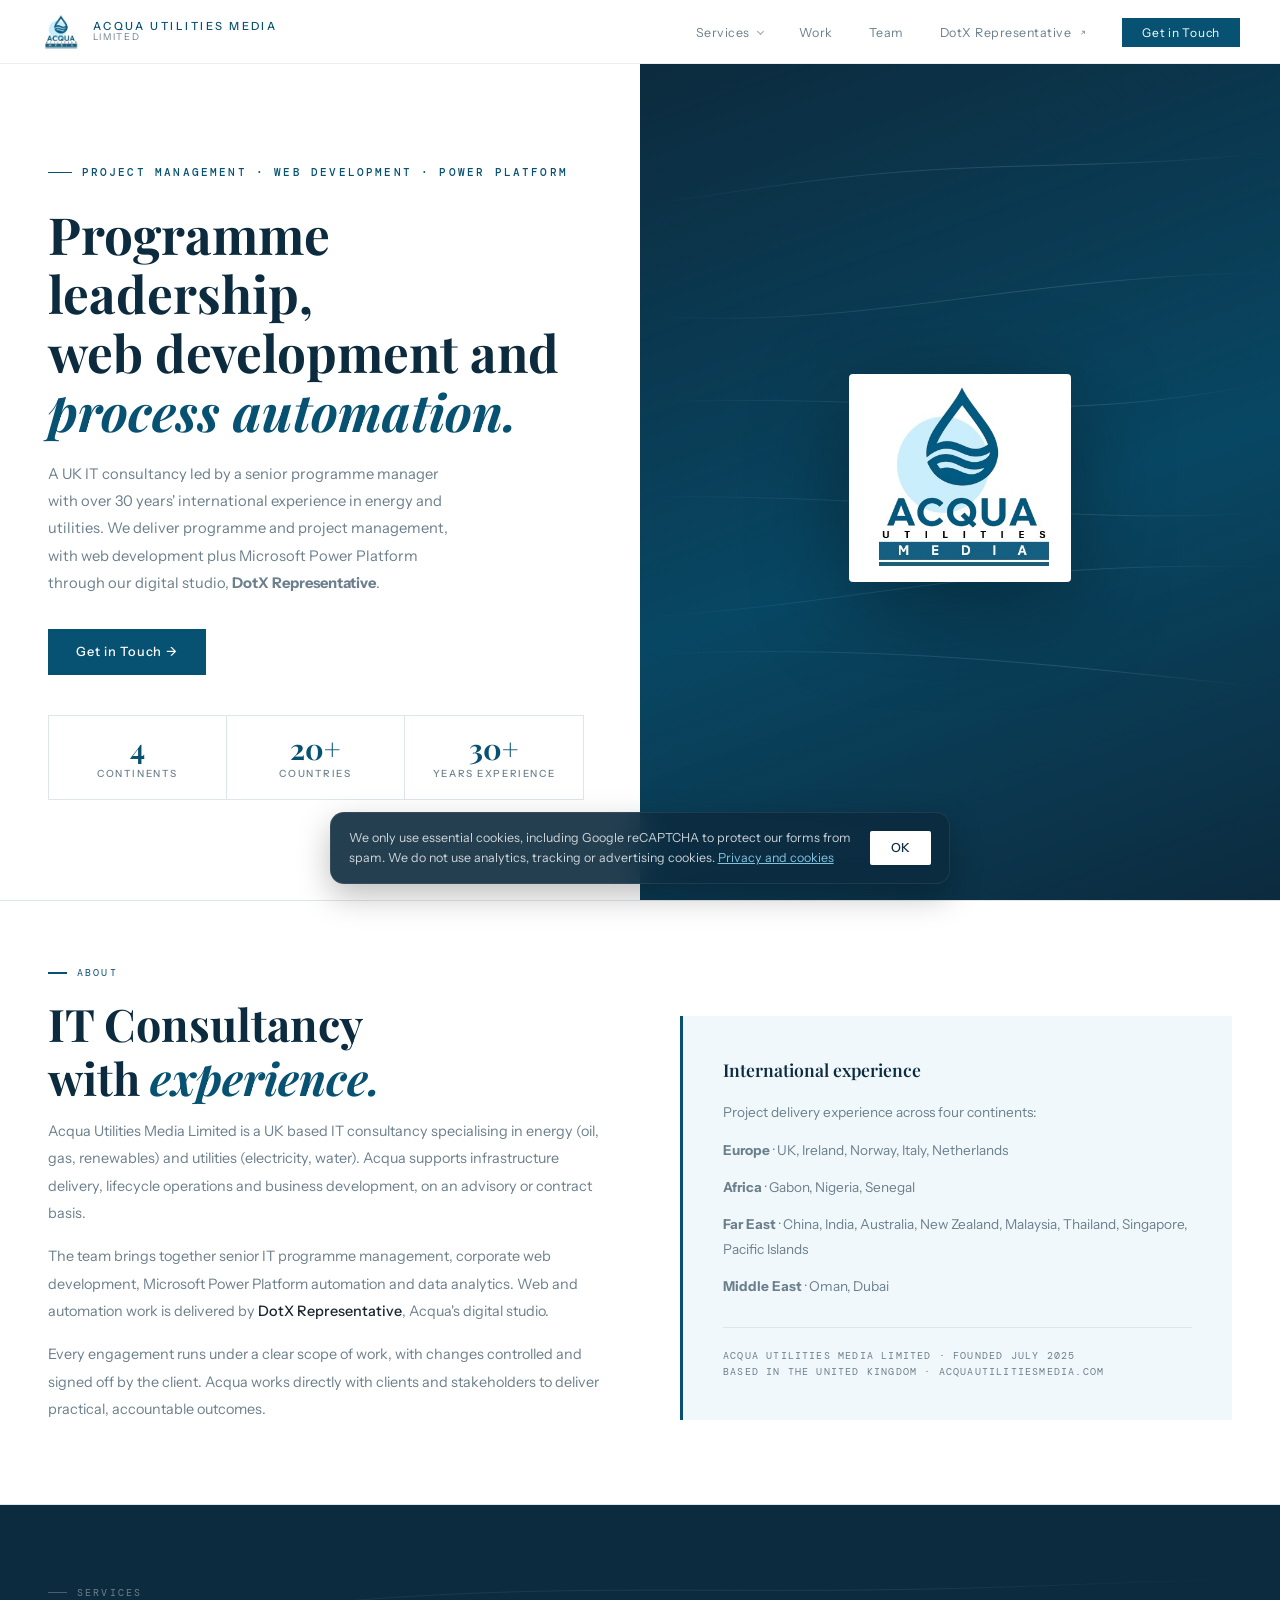
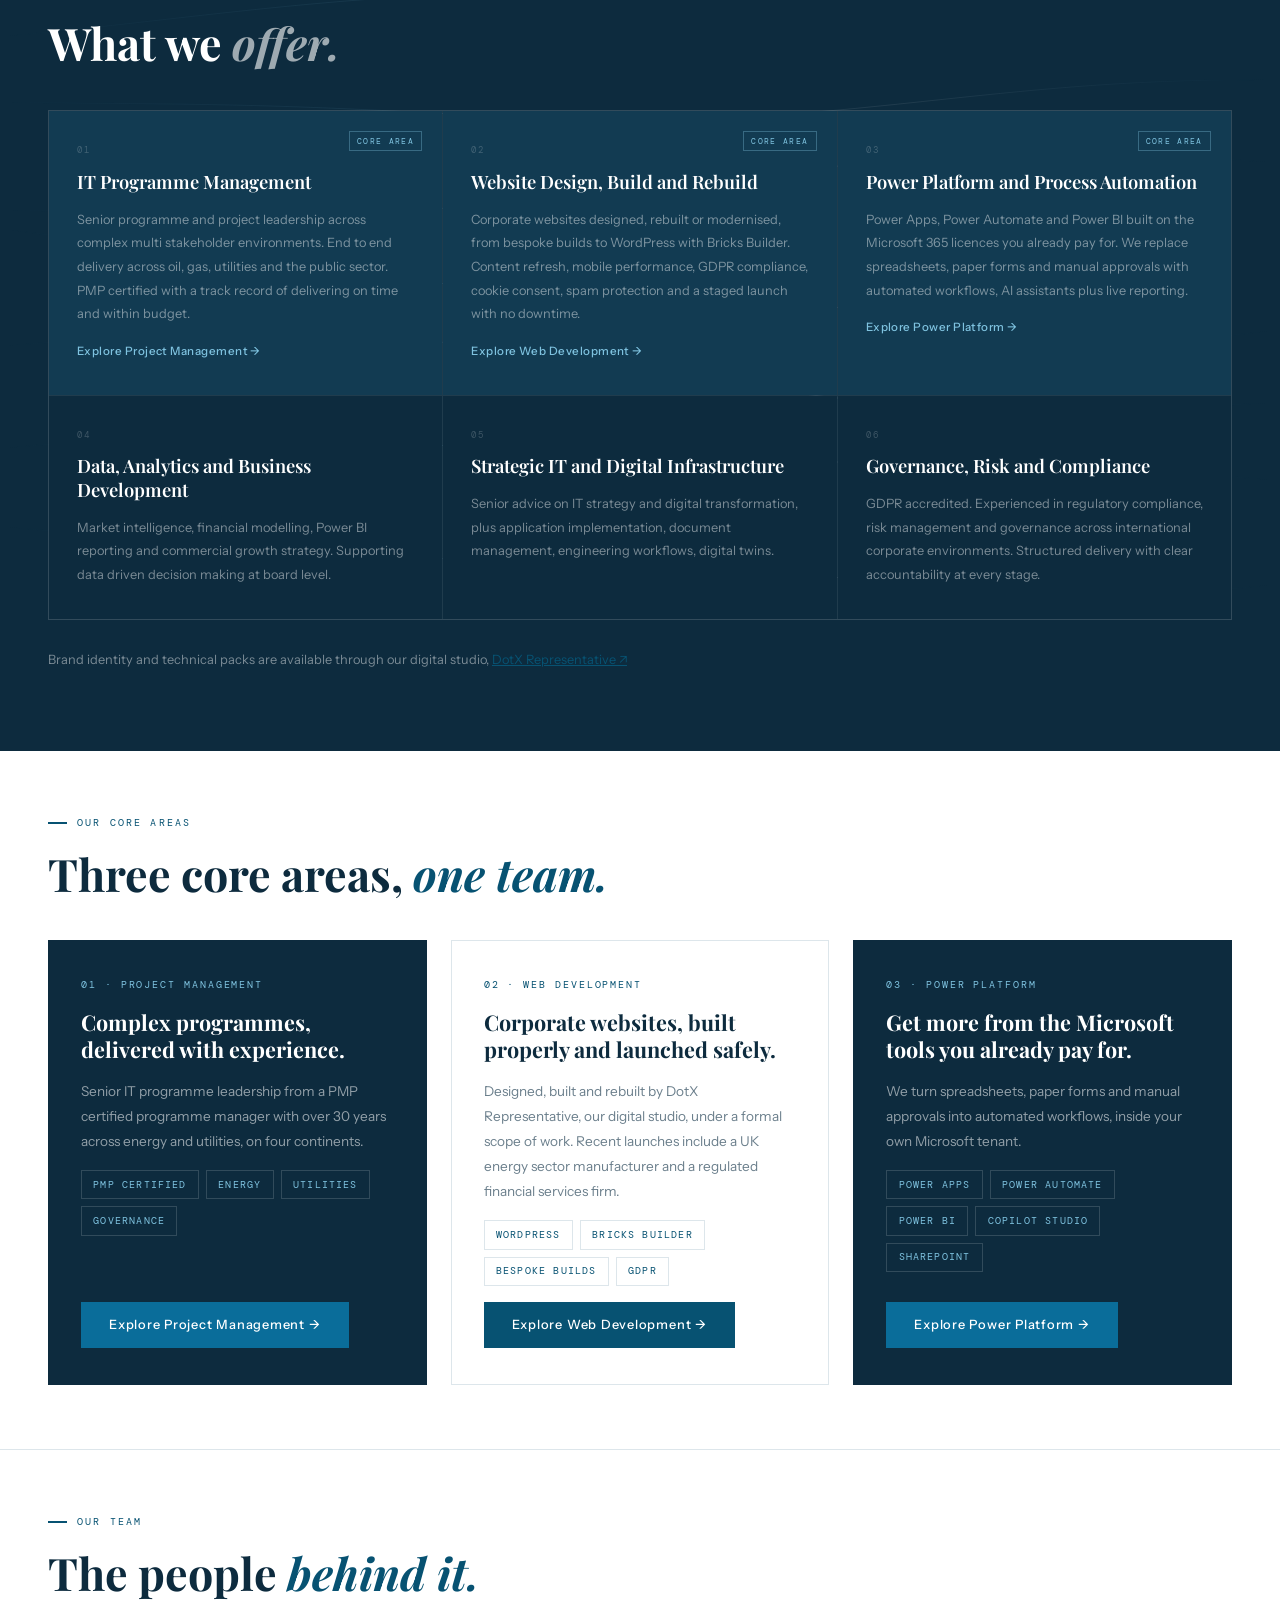
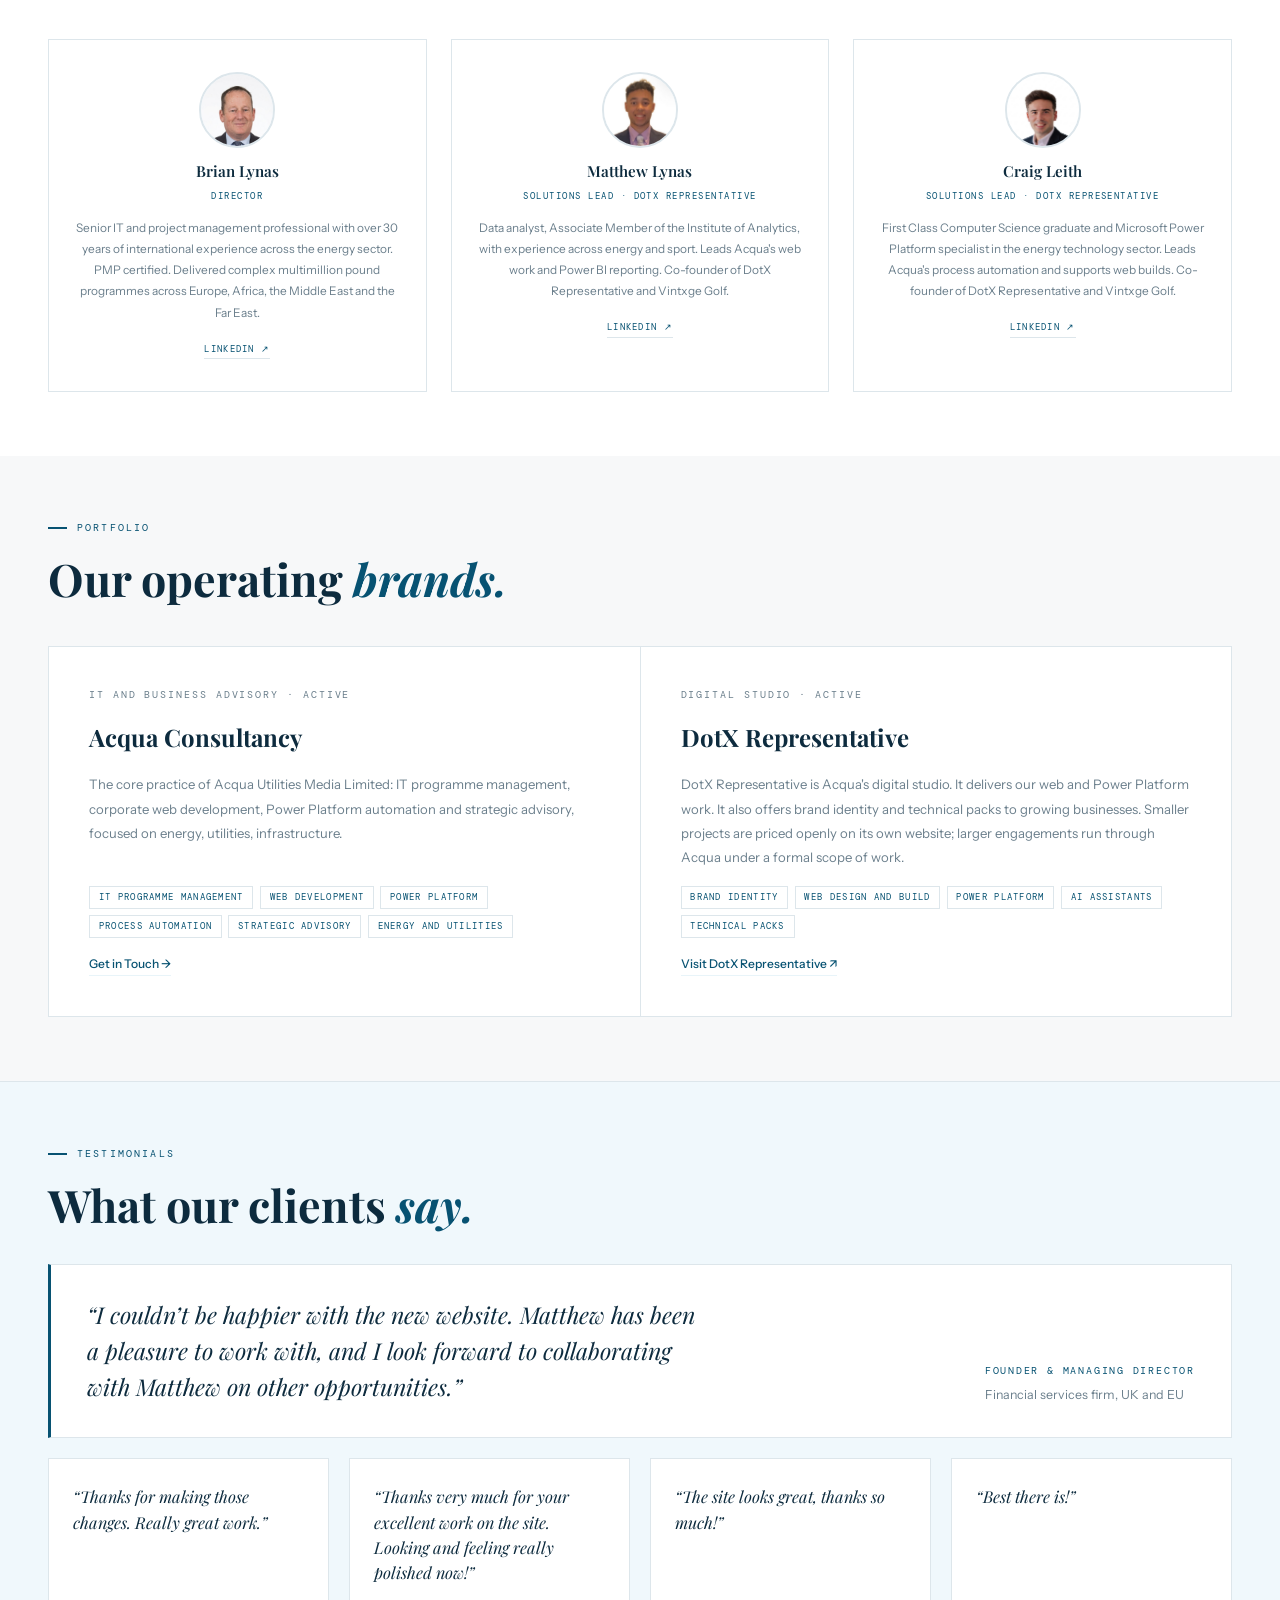
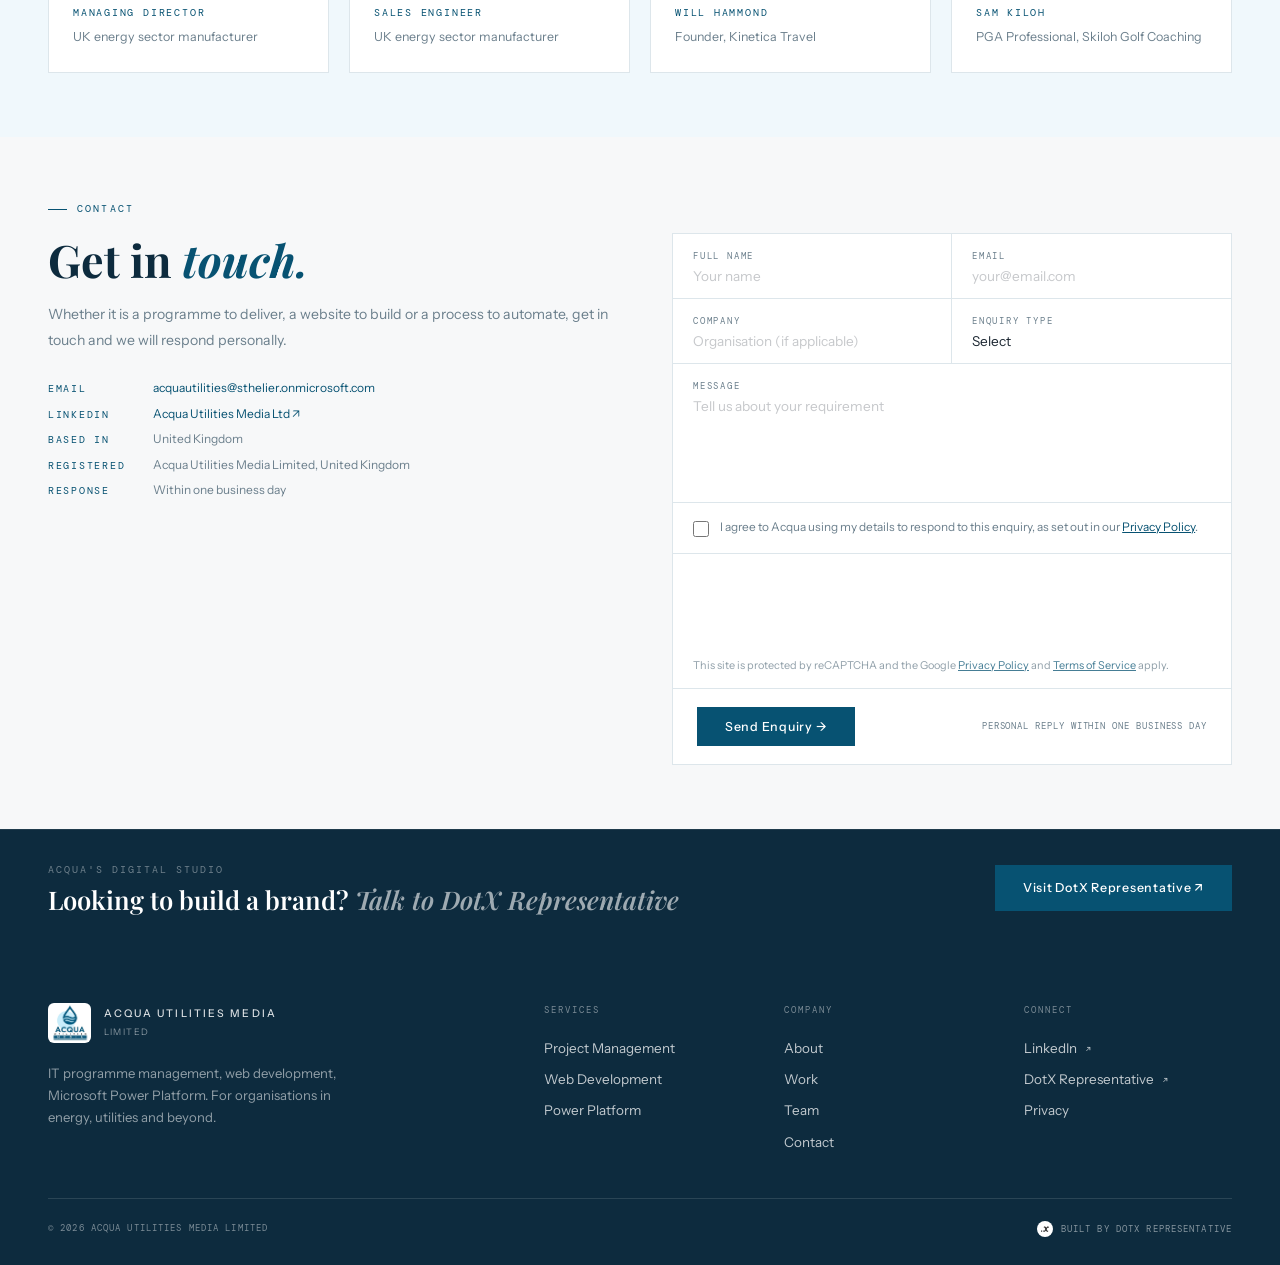
==== commit b7c8d332: "Built by DotX Representative footer tag Co-Authored-By: Claude Opus 5.5 <noreply@anthropic.com> Clau" ====
--- a/index.html
+++ b/index.html
@@ -405,7 +405,7 @@
       <div><h4>Connect</h4><a href="https://www.linkedin.com/company/acqua-utilities-media-ltd/" target="_blank" rel="noopener noreferrer">LinkedIn <svg class="ar" viewBox="0 0 12 12" aria-hidden="true"><path d="M3.5 8.5L8.5 3.5M4.5 3.5h4v4" fill="none" stroke="currentColor" stroke-width="1.2"/></svg></a><a href="https://dotxrepresentative.com" target="_blank" rel="noopener noreferrer">DotX Representative <svg class="ar" viewBox="0 0 12 12" aria-hidden="true"><path d="M3.5 8.5L8.5 3.5M4.5 3.5h4v4" fill="none" stroke="currentColor" stroke-width="1.2"/></svg></a><a href="#" id="privLink">Privacy</a></div>
     </div>
   </div>
-  <div class="ft-bot"><span>© 2026 Acqua Utilities Media Limited</span><span>Website by <a href="https://dotxrepresentative.com" target="_blank" rel="noopener noreferrer">DotX Representative</a></span></div>
+  <div class="ft-bot"><span>© 2026 Acqua Utilities Media Limited</span><a href="https://dotxrepresentative.com" target="_blank" rel="noopener noreferrer" class="built-by"><img src="dotx_V1_black__1_.PNG" alt="">Built by DotX Representative</a></div>
 </footer>
 
 <!-- PRIVACY MODAL -->
--- a/site.css
+++ b/site.css
@@ -584,3 +584,4 @@
 .ft-bot a{color:rgba(255,255,255,.7);text-decoration:none}
 @media(max-width:900px){.ft-top{grid-template-columns:1fr;gap:2.25rem}}
 @media(max-width:600px){footer.ft{padding:2.5rem 1.25rem 1.5rem}.ft-cols{grid-template-columns:1fr 1fr;gap:1.75rem 1rem}.ft-cols>div:last-child{grid-column:1/-1}.ft-cols>div:last-child a{display:inline-block;margin-right:1.4rem}.ft-bot{flex-direction:column;gap:.4rem}}
+.built-by{display:inline-flex;align-items:center;gap:.5rem;color:rgba(255,255,255,.5)!important;text-decoration:none;transition:color .2s}.built-by:hover{color:#fff!important}.built-by img{width:16px;height:16px;border-radius:50%;object-fit:cover;filter:invert(1);display:block}
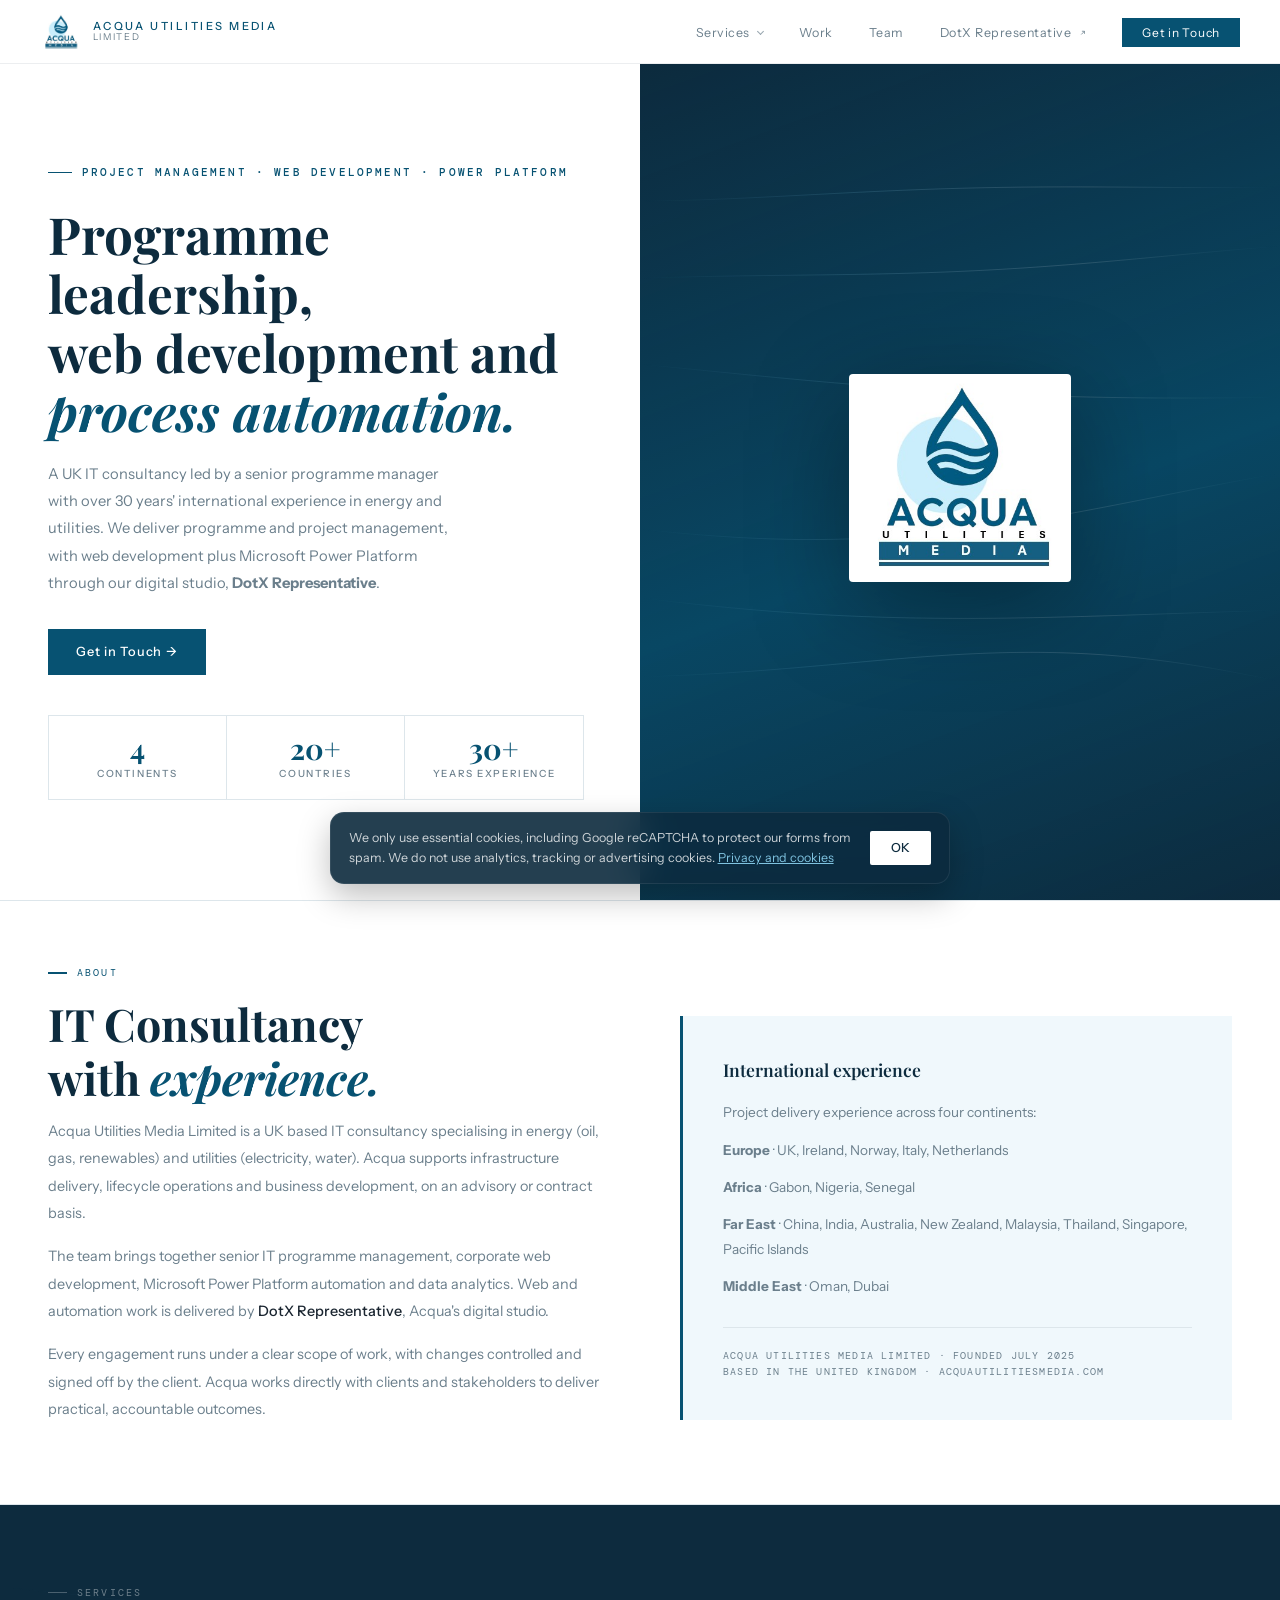
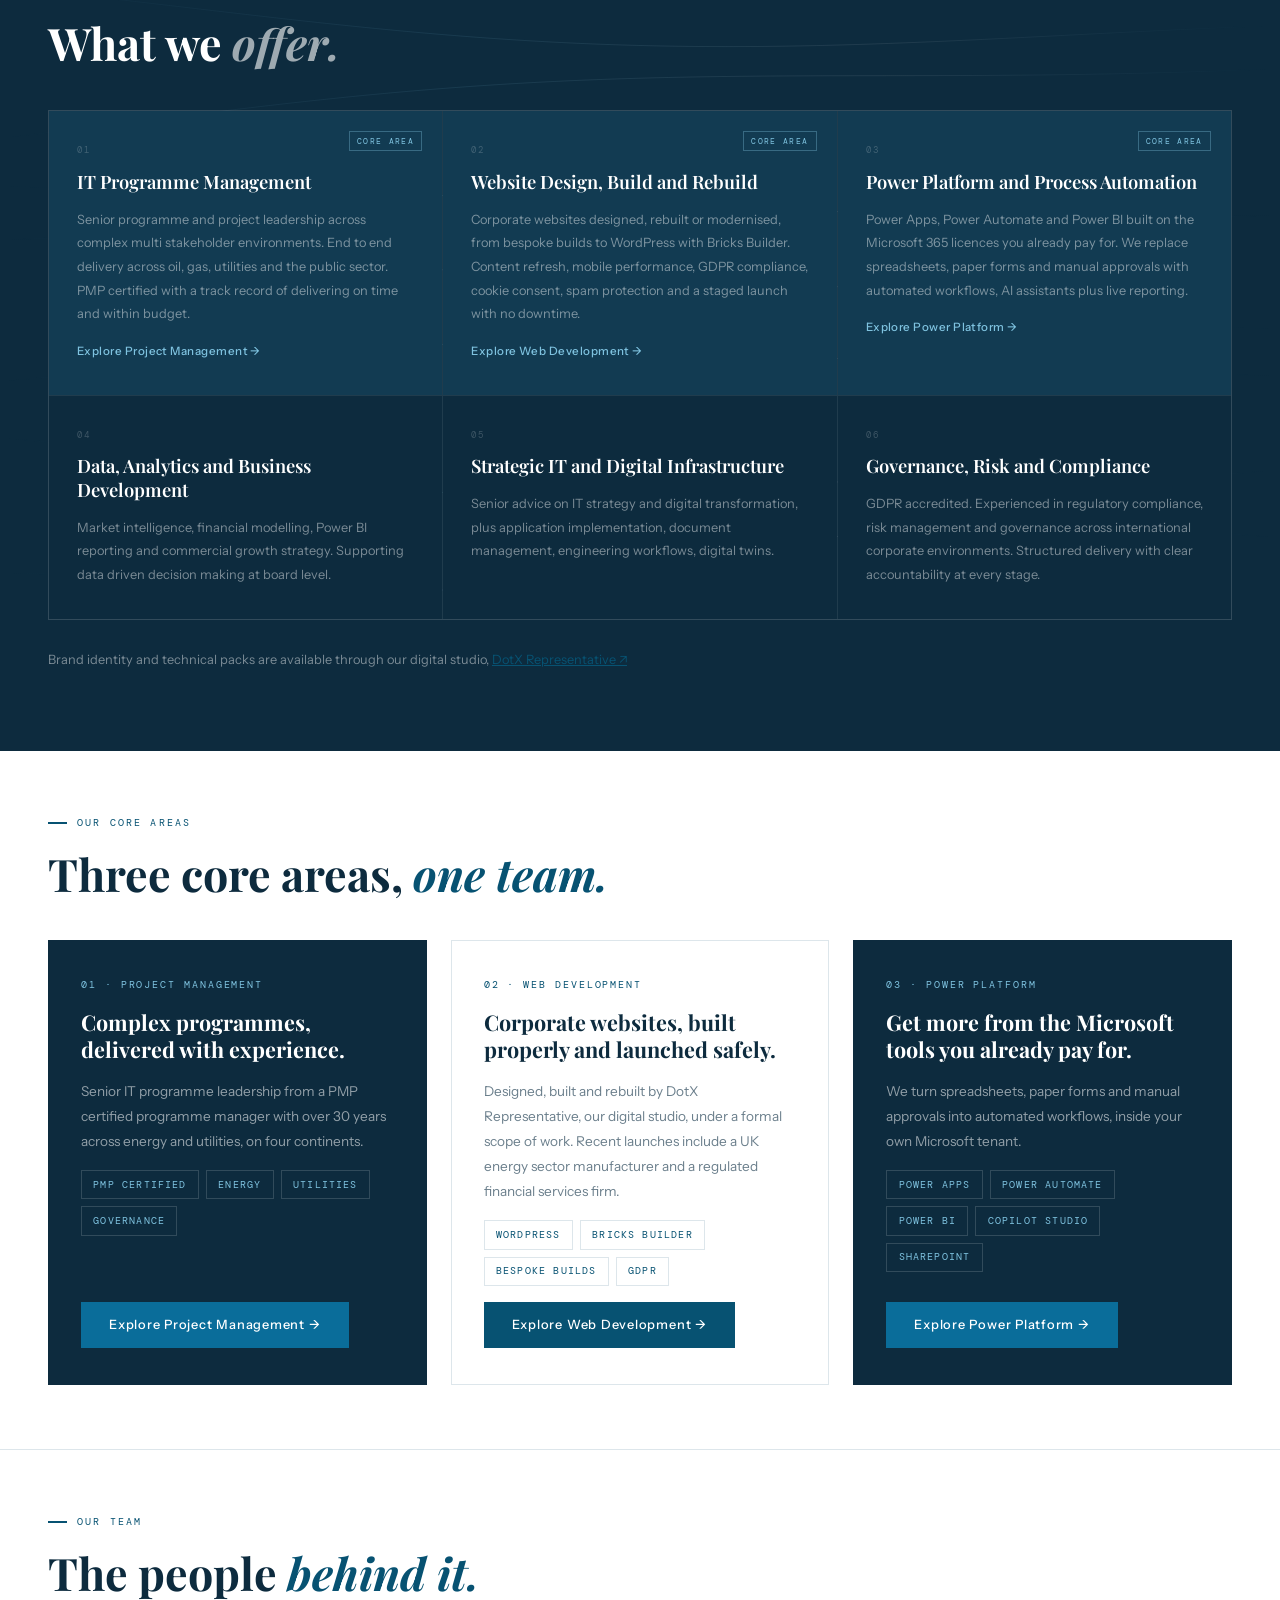
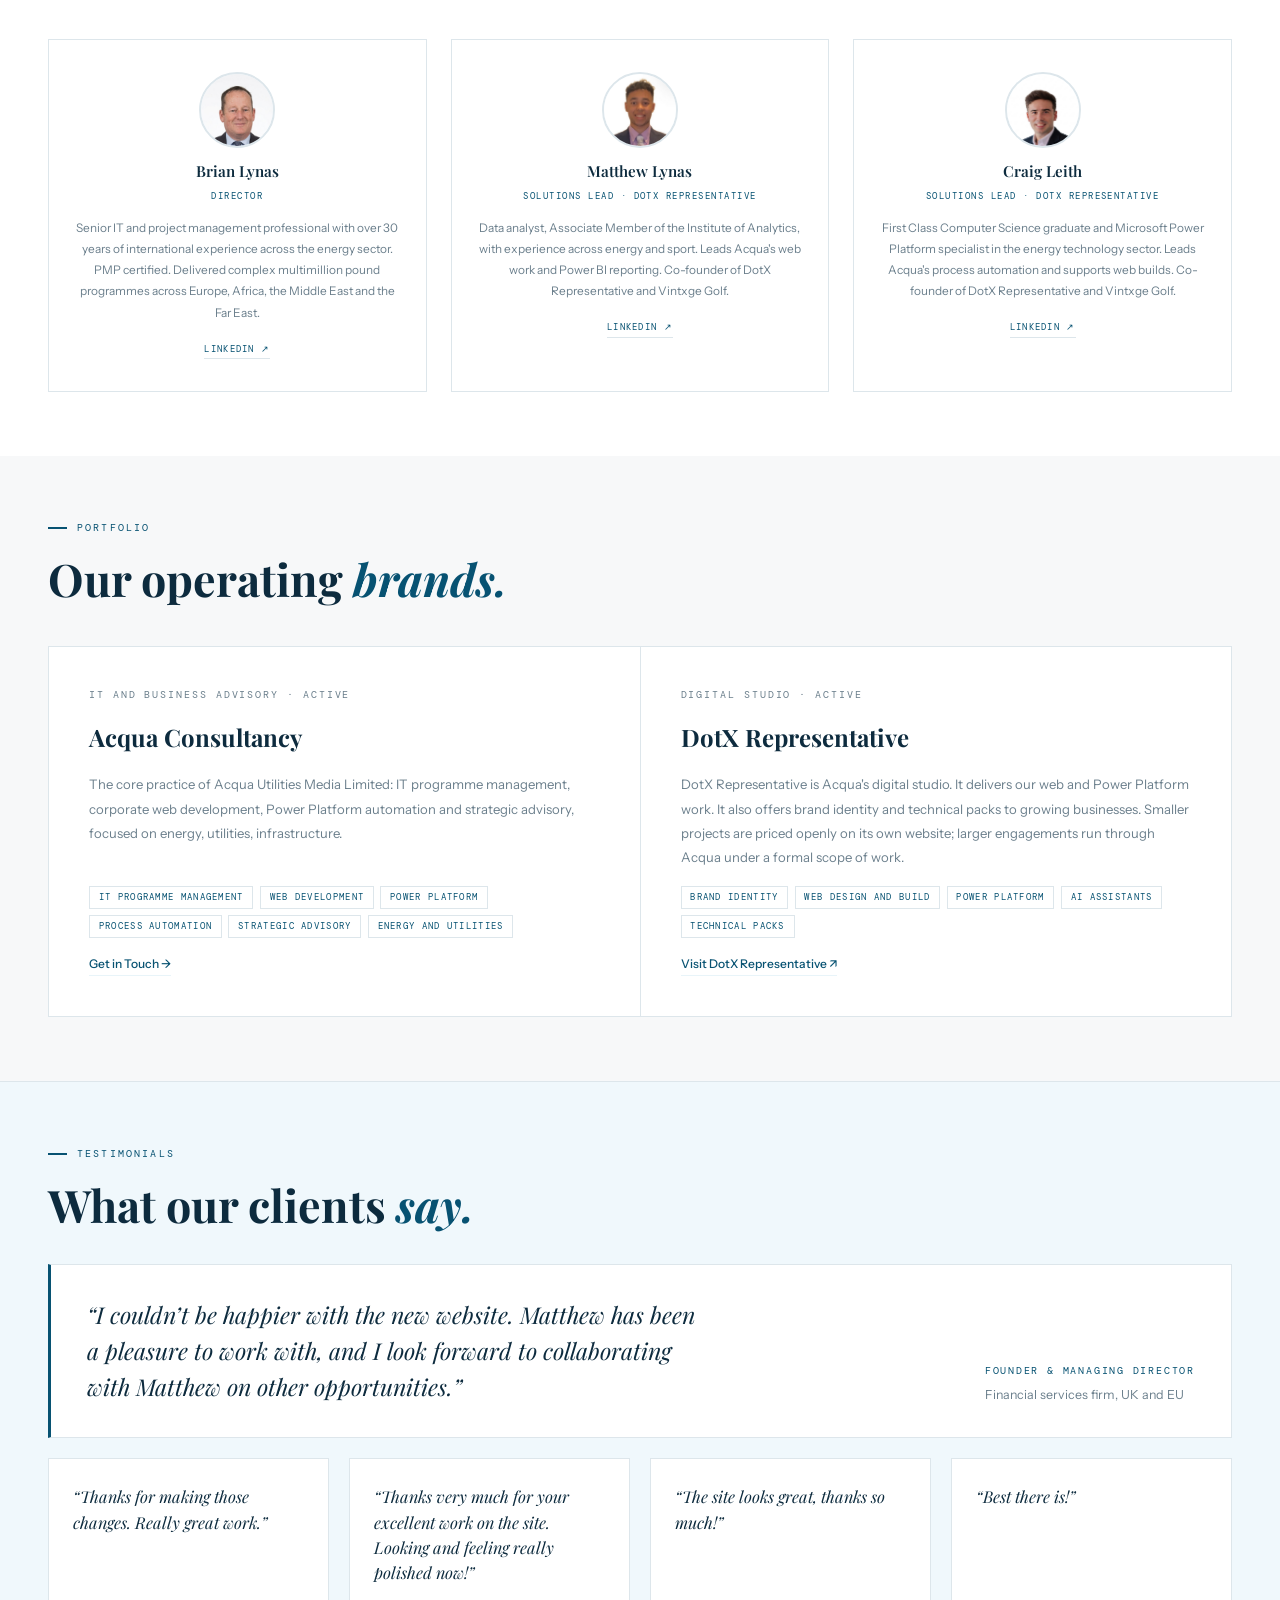
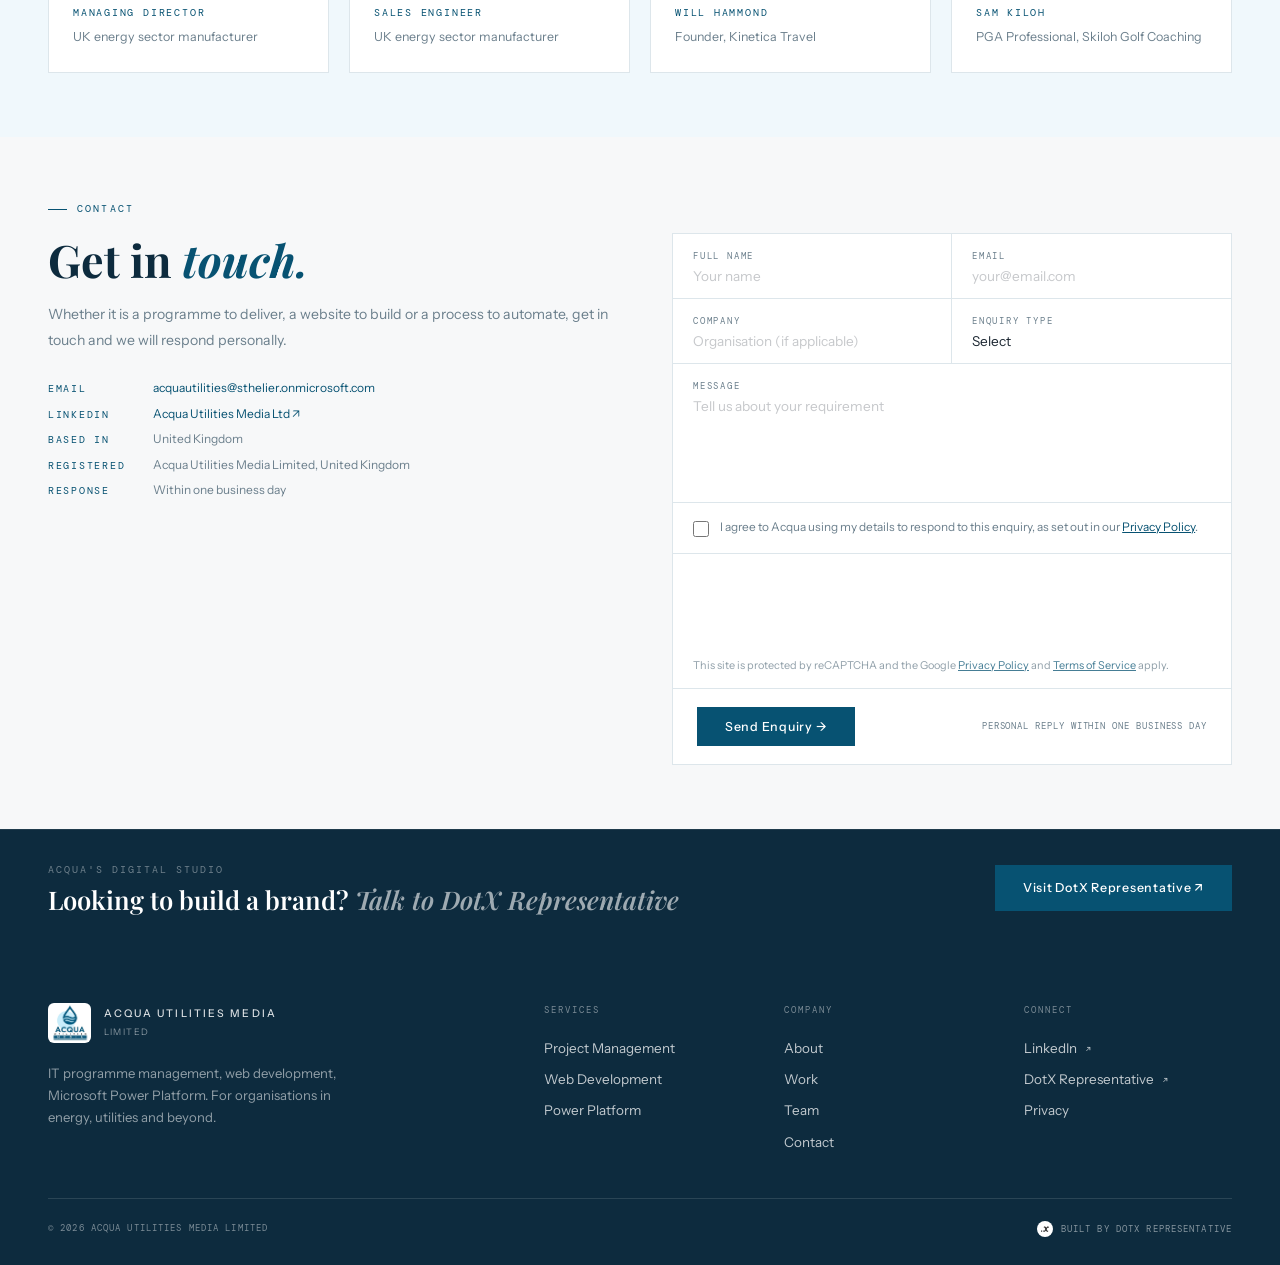
==== commit 2253bc88: "Cache-bust site.css and site.js so phones load the new footer styles Co-Authored-By: Claude Opus 5.5" ====
--- a/index.html
+++ b/index.html
@@ -8,7 +8,7 @@
 <link rel="preconnect" href="https://fonts.googleapis.com">
 <link rel="preconnect" href="https://fonts.gstatic.com" crossorigin>
 <link href="https://fonts.googleapis.com/css2?family=Playfair+Display:ital,wght@0,400;0,600;0,700;1,400;1,600&family=Instrument+Sans:wght@300;400;500&family=DM+Mono:wght@300;400&display=swap" rel="stylesheet">
-<link rel="stylesheet" href="site.css">
+<link rel="stylesheet" href="site.css?v=20261119">
 
 <!-- FAVICONS -->
 <link rel="icon" type="image/x-icon" href="favicon.ico">
@@ -423,6 +423,6 @@
   </div>
 </div>
 
-<script src="site.js"></script>
+<script src="site.js?v=20261119"></script>
 </body>
 </html>
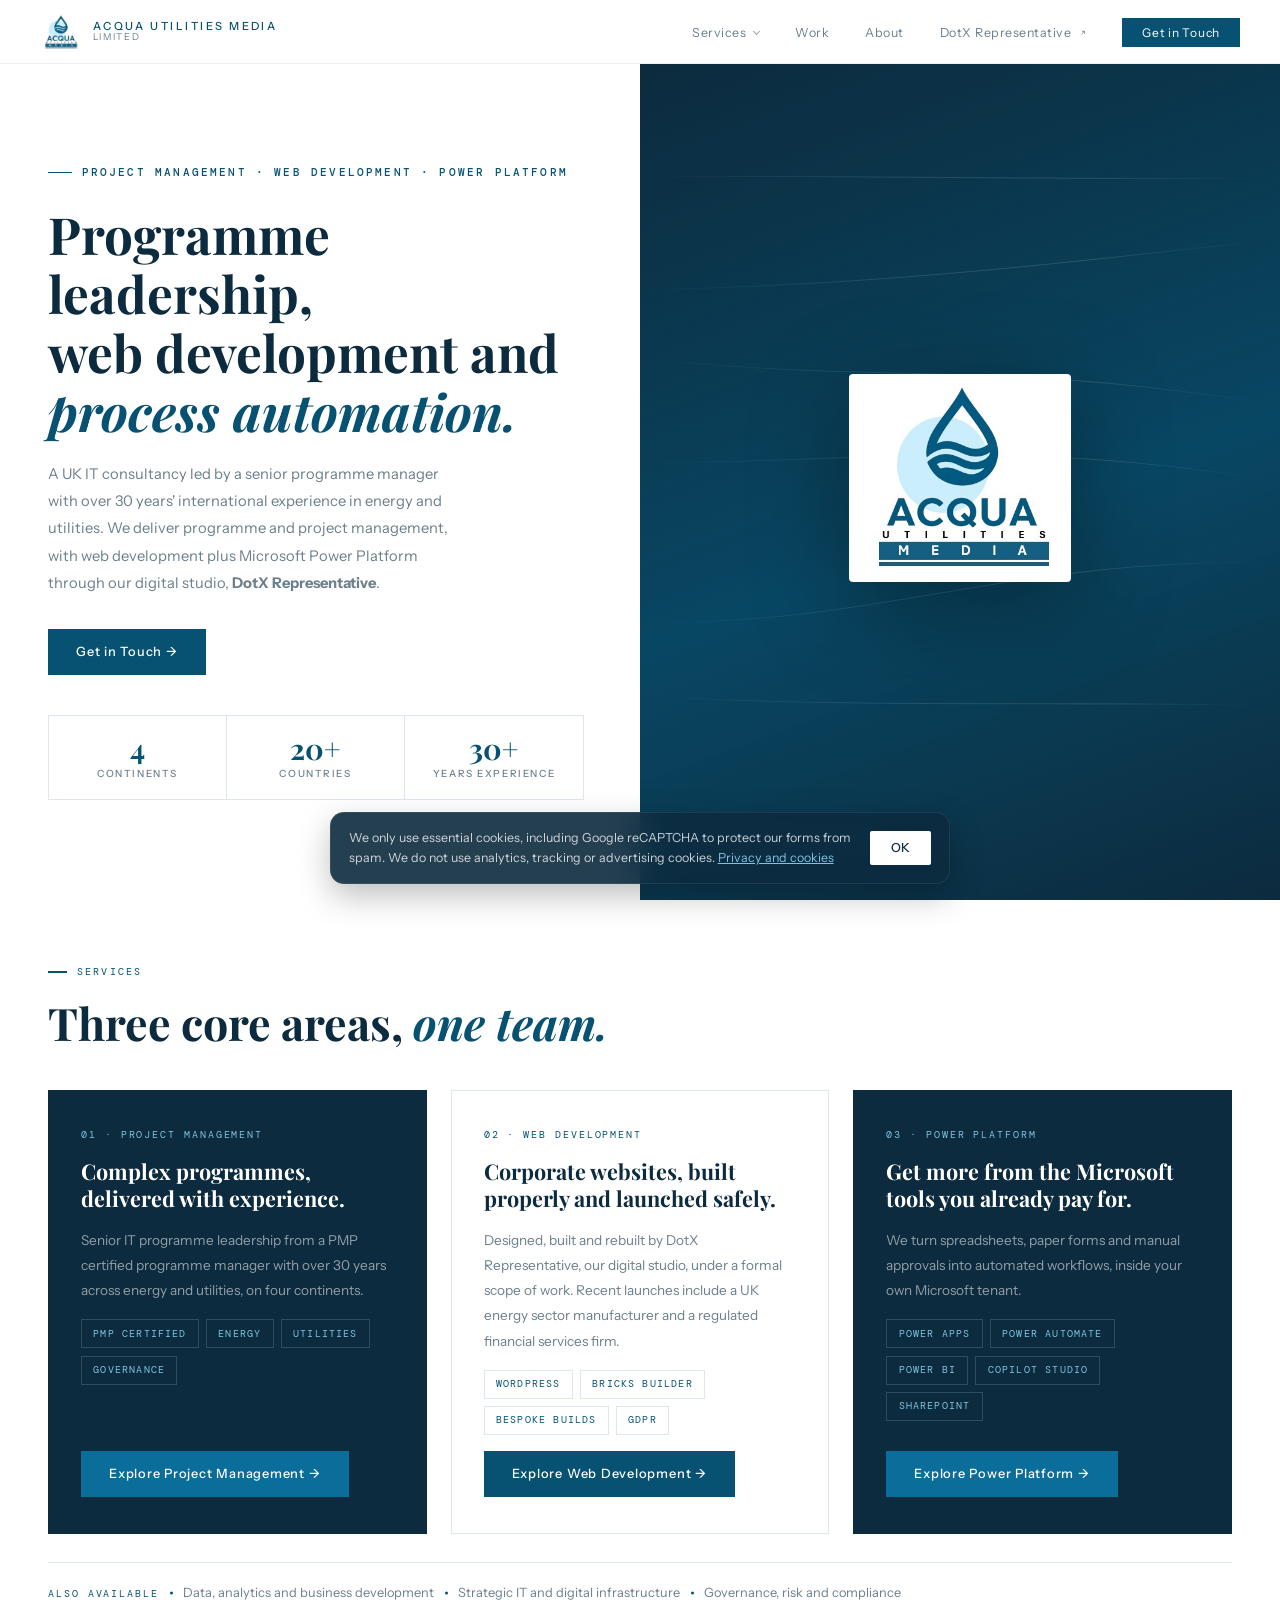
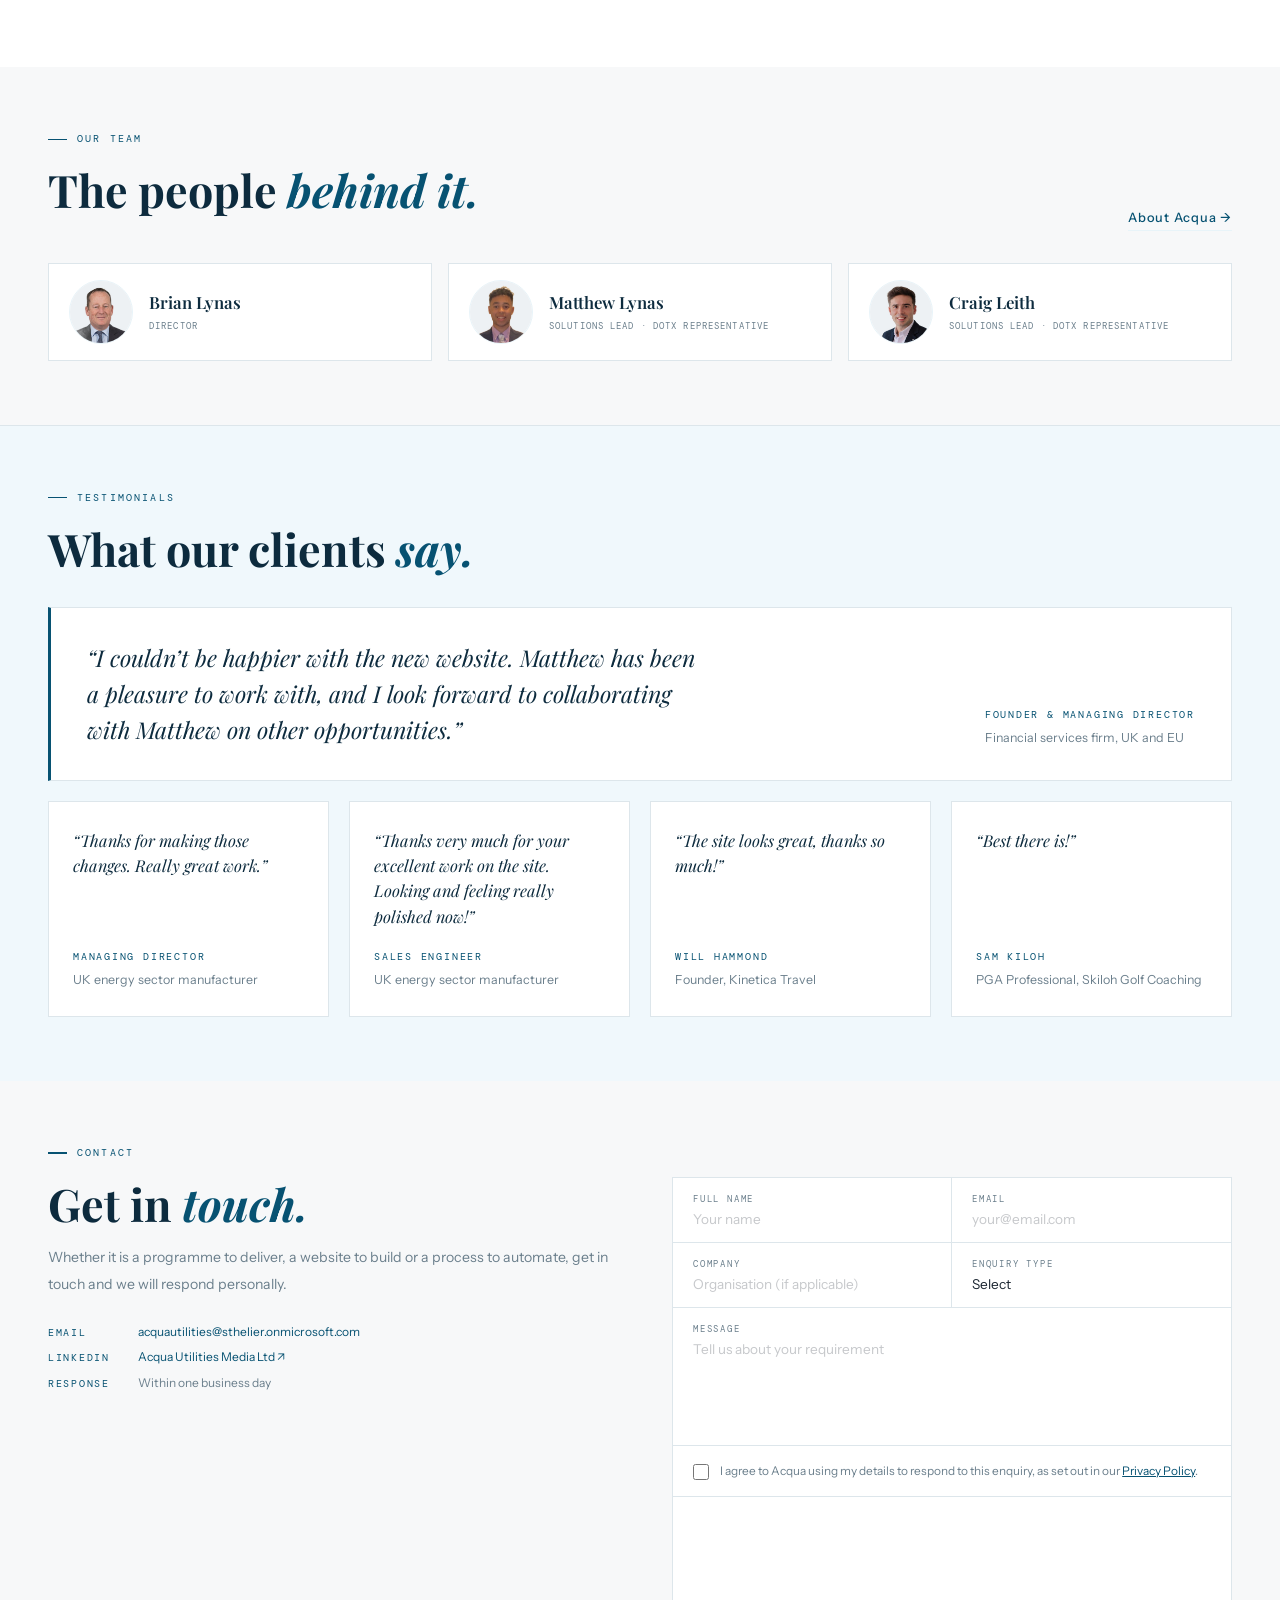
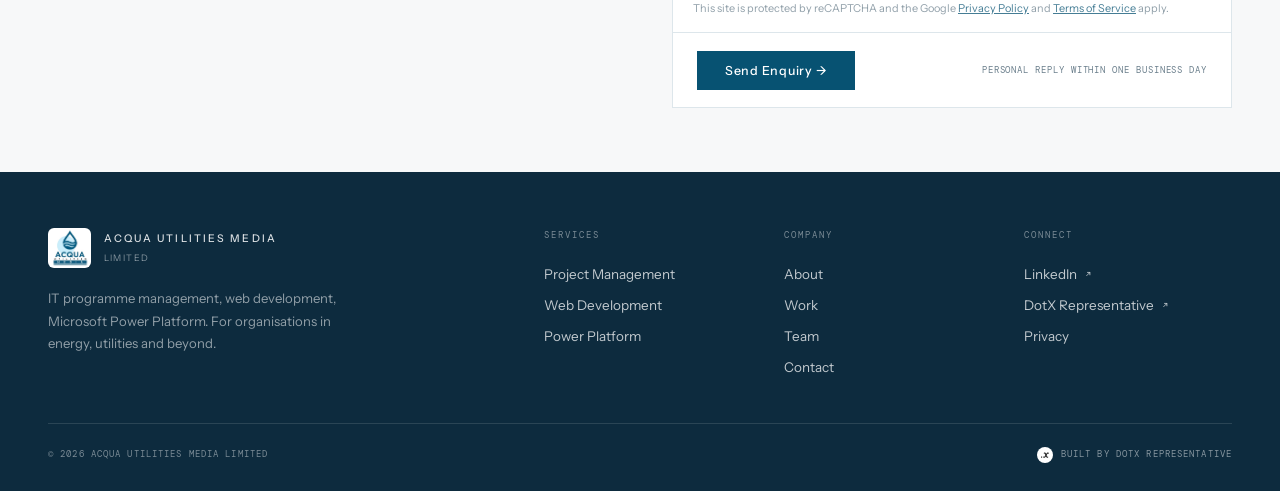
==== commit f64971ca: "Simplify: About on its own page, shorter home, tighter phone layouts, centred team photos Co-Authore" ====
--- a/index.html
+++ b/index.html
@@ -8,7 +8,7 @@
 <link rel="preconnect" href="https://fonts.googleapis.com">
 <link rel="preconnect" href="https://fonts.gstatic.com" crossorigin>
 <link href="https://fonts.googleapis.com/css2?family=Playfair+Display:ital,wght@0,400;0,600;0,700;1,400;1,600&family=Instrument+Sans:wght@300;400;500&family=DM+Mono:wght@300;400&display=swap" rel="stylesheet">
-<link rel="stylesheet" href="site.css?v=20261119">
+<link rel="stylesheet" href="site.css?v=20261120">
 
 <!-- FAVICONS -->
 <link rel="icon" type="image/x-icon" href="favicon.ico">
@@ -77,7 +77,7 @@
       <div class="nav-dd-menu"><a href="project-management.html"><span class="dd-n">01</span><span class="dd-t">Project Management<span>Programme leadership and governance</span></span></a><a href="web-development.html"><span class="dd-n">02</span><span class="dd-t">Web Development<span>Builds, rebuilds and support</span></span></a><a href="power-platform.html"><span class="dd-n">03</span><span class="dd-t">Power Platform<span>Automation, apps and reporting</span></span></a><a href="https://dotxrepresentative.com" target="_blank" rel="noopener noreferrer" class="dd-foot">Brand projects through DotX Representative <svg class="ar" viewBox="0 0 12 12" aria-hidden="true"><path d="M3.5 8.5L8.5 3.5M4.5 3.5h4v4" fill="none" stroke="currentColor" stroke-width="1.2"/></svg></a></div>
     </li>
     <li><a href="web-development.html#work">Work</a></li>
-    <li><a href="#team">Team</a></li>
+    <li><a href="about.html">About</a></li>
     <li><a href="https://dotxrepresentative.com" target="_blank" rel="noopener noreferrer">DotX Representative <svg class="ar" viewBox="0 0 12 12" aria-hidden="true"><path d="M3.5 8.5L8.5 3.5M4.5 3.5h4v4" fill="none" stroke="currentColor" stroke-width="1.2"/></svg></a></li>
     <li><a href="#contact" class="nav-cta">Get in Touch</a></li>
   </ul>
@@ -91,7 +91,7 @@
     <div class="mn-lbl">Services</div>
     <a href="project-management.html" class="mob-item mn-row"><span class="mn-n">01</span><span class="mn-t">Project Management<small>Programme leadership and governance</small></span><svg class="chev" viewBox="0 0 12 12" aria-hidden="true"><path d="M4.5 2.5L8 6l-3.5 3.5" fill="none" stroke="currentColor" stroke-width="1.2"/></svg></a><a href="web-development.html" class="mob-item mn-row"><span class="mn-n">02</span><span class="mn-t">Web Development<small>Builds, rebuilds and support</small></span><svg class="chev" viewBox="0 0 12 12" aria-hidden="true"><path d="M4.5 2.5L8 6l-3.5 3.5" fill="none" stroke="currentColor" stroke-width="1.2"/></svg></a><a href="power-platform.html" class="mob-item mn-row"><span class="mn-n">03</span><span class="mn-t">Power Platform<small>Automation, apps and reporting</small></span><svg class="chev" viewBox="0 0 12 12" aria-hidden="true"><path d="M4.5 2.5L8 6l-3.5 3.5" fill="none" stroke="currentColor" stroke-width="1.2"/></svg></a>
     <div class="mn-lbl">Company</div>
-    <div class="mn-links"><a href="index.html#about" class="mob-item">About</a><a href="web-development.html#work" class="mob-item">Work</a><a href="index.html#team" class="mob-item">Team</a></div>
+    <div class="mn-links"><a href="about.html" class="mob-item">About</a><a href="web-development.html#work" class="mob-item">Work</a><a href="about.html#team" class="mob-item">Team</a></div>
     <a href="https://dotxrepresentative.com" target="_blank" rel="noopener noreferrer" class="mob-item mn-studio"><span>Our digital studio</span>DotX Representative <svg class="ar" viewBox="0 0 12 12" aria-hidden="true"><path d="M3.5 8.5L8.5 3.5M4.5 3.5h4v4" fill="none" stroke="currentColor" stroke-width="1.2"/></svg></a>
   </div>
   <div class="mn-foot"><a href="index.html#contact" class="mob-item mn-cta">Get in touch</a></div>
@@ -119,84 +119,9 @@
   </div>
 </div>
 
-<div class="divider"></div>
-
-<!-- ABOUT -->
-<section id="about">
-  <div class="s-tag fi">About</div>
-  <div class="about-grid">
-    <div class="fi">
-      <h2 class="s-h2">IT Consultancy<br>with <em>experience.</em></h2>
-      <p class="about-body">Acqua Utilities Media Limited is a UK based IT consultancy specialising in energy (oil, gas, renewables) and utilities (electricity, water). Acqua supports infrastructure delivery, lifecycle operations and business development, on an advisory or contract basis.</p>
-      <p class="about-body">The team brings together senior IT programme management, corporate web development, Microsoft Power Platform automation and data analytics. Web and automation work is delivered by <strong>DotX Representative</strong>, Acqua's digital studio.</p>
-      <p class="about-body">Every engagement runs under a clear scope of work, with changes controlled and signed off by the client. Acqua works directly with clients and stakeholders to deliver practical, accountable outcomes.</p>
-    </div>
-    <div class="about-right fi">
-      <div class="about-right-title">International experience</div>
-      <p>Project delivery experience across four continents:</p>
-      <p><strong>Europe</strong> · UK, Ireland, Norway, Italy, Netherlands</p>
-      <p><strong>Africa</strong> · Gabon, Nigeria, Senegal</p>
-      <p><strong>Far East</strong> · China, India, Australia, New Zealand, Malaysia, Thailand, Singapore, Pacific Islands</p>
-      <p><strong>Middle East</strong> · Oman, Dubai</p>
-      <div class="reg-detail">
-        Acqua Utilities Media Limited · Founded July 2025<br>Based in the United Kingdom · acquautilitiesmedia.com
-      </div>
-    </div>
-  </div>
-</section>
-
-<div class="divider"></div>
-
-<!-- SERVICES -->
-<div class="services-wrap" id="services">
-  <canvas class="flow" data-lines="7" data-alpha="0.10" aria-hidden="true"></canvas>
+
+<section id="services">
   <div class="s-tag fi">Services</div>
-  <h2 class="s-h2 fi">What we <em>offer.</em></h2>
-  <div class="svc-grid">
-    <div class="svc-card featured fi">
-      <span class="svc-flag">Core area</span>
-      <div class="svc-num">01</div>
-      <div class="svc-title">IT Programme Management</div>
-      <p class="svc-desc">Senior programme and project leadership across complex multi stakeholder environments. End to end delivery across oil, gas, utilities and the public sector. PMP certified with a track record of delivering on time and within budget.</p>
-      <a href="project-management.html" class="svc-link">Explore Project Management →</a>
-    </div>
-    <div class="svc-card featured fi">
-      <span class="svc-flag">Core area</span>
-      <div class="svc-num">02</div>
-      <div class="svc-title">Website Design, Build and Rebuild</div>
-      <p class="svc-desc">Corporate websites designed, rebuilt or modernised, from bespoke builds to WordPress with Bricks Builder. Content refresh, mobile performance, GDPR compliance, cookie consent, spam protection and a staged launch with no downtime.</p>
-      <a href="web-development.html" class="svc-link">Explore Web Development →</a>
-    </div>
-    <div class="svc-card featured fi">
-      <span class="svc-flag">Core area</span>
-      <div class="svc-num">03</div>
-      <div class="svc-title">Power Platform and Process Automation</div>
-      <p class="svc-desc">Power Apps, Power Automate and Power BI built on the Microsoft 365 licences you already pay for. We replace spreadsheets, paper forms and manual approvals with automated workflows, AI assistants plus live reporting.</p>
-      <a href="power-platform.html" class="svc-link">Explore Power Platform →</a>
-    </div>
-    <div class="svc-card fi">
-      <div class="svc-num">04</div>
-      <div class="svc-title">Data, Analytics and Business Development</div>
-      <p class="svc-desc">Market intelligence, financial modelling, Power BI reporting and commercial growth strategy. Supporting data driven decision making at board level.</p>
-    </div>
-    <div class="svc-card fi">
-      <div class="svc-num">05</div>
-      <div class="svc-title">Strategic IT and Digital Infrastructure</div>
-      <p class="svc-desc">Senior advice on IT strategy and digital transformation, plus application implementation, document management, engineering workflows, digital twins.</p>
-    </div>
-    <div class="svc-card fi">
-      <div class="svc-num">06</div>
-      <div class="svc-title">Governance, Risk and Compliance</div>
-      <p class="svc-desc">GDPR accredited. Experienced in regulatory compliance, risk management and governance across international corporate environments. Structured delivery with clear accountability at every stage.</p>
-    </div>
-  </div>
-  <p class="fi" style="margin-top:1.75rem;font-size:.8rem;line-height:1.8;color:rgba(255,255,255,.45);font-weight:300">Brand identity and technical packs are available through our digital studio, <a href="https://dotxrepresentative.com" target="_blank" rel="noopener noreferrer" style="color:var(--teal)">DotX Representative ↗</a></p>
-</div>
-
-
-<!-- CORE AREAS -->
-<section id="spotlight">
-  <div class="s-tag fi">Our core areas</div>
   <h2 class="s-h2 fi">Three core areas, <em>one team.</em></h2>
   <div class="spot s3">
     <div class="spot-card dark fi">
@@ -227,85 +152,22 @@
       <a href="power-platform.html" class="btn-primary">Explore Power Platform →</a>
     </div>
   </div>
-</section>
-
-<div class="divider"></div>
-<!-- TEAM -->
-<section id="team">
-  <div class="s-tag fi">Our Team</div>
-  <h2 class="s-h2 fi">The people <em>behind it.</em></h2>
-  <div class="team-grid">
-
-    <div class="team-card fi">
-      <div class="team-avatar">
-        <img src="IMG_3117.PNG" alt="Brian Lynas" loading="lazy" style="object-position:center 12%">
-      </div>
-      <div class="team-name">Brian Lynas</div>
-      <div class="team-role">Director</div>
-      <p class="team-bio">Senior IT and project management professional with over 30 years of international experience across the energy sector. PMP certified. Delivered complex multimillion pound programmes across Europe, Africa, the Middle East and the Far East.</p>
-      <a href="https://www.linkedin.com/in/brianlynas" target="_blank" rel="noopener noreferrer" style="font-family:var(--mono);font-size:.58rem;letter-spacing:.14em;text-transform:uppercase;color:var(--teal);text-decoration:none;border-bottom:1px solid var(--border);padding-bottom:.1rem;margin-top:.25rem;transition:color .2s">LinkedIn ↗</a>
-    </div>
-
-    <div class="team-card fi">
-      <div class="team-avatar">
-        <img src="IMG_8394.jpg" alt="Matthew Lynas" loading="lazy" style="object-position:center 10%">
-      </div>
-      <div class="team-name">Matthew Lynas</div>
-      <div class="team-role">Solutions Lead · DotX Representative</div>
-      <p class="team-bio">Data analyst, Associate Member of the Institute of Analytics, with experience across energy and sport. Leads Acqua's web work and Power BI reporting. Co-founder of DotX Representative and Vintxge Golf.</p>
-      <a href="https://www.linkedin.com/in/matthew-lynas-8453011b9" target="_blank" rel="noopener noreferrer" style="font-family:var(--mono);font-size:.58rem;letter-spacing:.14em;text-transform:uppercase;color:var(--teal);text-decoration:none;border-bottom:1px solid var(--border);padding-bottom:.1rem;margin-top:.25rem;transition:color .2s">LinkedIn ↗</a>
-    </div>
-
-    <div class="team-card fi">
-      <div class="team-avatar">
-        <img src="craig.jpg" alt="Craig Leith" loading="lazy" style="object-position:center 35%;transform:scale(1.4);transform-origin:center 35%">
-      </div>
-      <div class="team-name">Craig Leith</div>
-      <div class="team-role">Solutions Lead · DotX Representative</div>
-      <p class="team-bio">First Class Computer Science graduate and Microsoft Power Platform specialist in the energy technology sector. Leads Acqua's process automation and supports web builds. Co-founder of DotX Representative and Vintxge Golf.</p>
-      <a href="https://www.linkedin.com/in/craig-leith-283638360" target="_blank" rel="noopener noreferrer" style="font-family:var(--mono);font-size:.58rem;letter-spacing:.14em;text-transform:uppercase;color:var(--teal);text-decoration:none;border-bottom:1px solid var(--border);padding-bottom:.1rem;margin-top:.25rem;transition:color .2s">LinkedIn ↗</a>
-    </div>
-
-  </div>
-</section>
-<section id="portfolio" style="background:var(--off)">
-  <div class="s-tag fi">Portfolio</div>
-  <h2 class="s-h2 fi">Our operating <em>brands.</em></h2>
-  <div class="portfolio-grid">
-
-    <div class="port-card fi">
-      <div class="port-card-label">IT and Business Advisory · Active</div>
-      <div class="port-card-name">Acqua Consultancy</div>
-      <p class="port-card-desc">The core practice of Acqua Utilities Media Limited: IT programme management, corporate web development, Power Platform automation and strategic advisory, focused on energy, utilities, infrastructure.</p>
-      <div class="port-card-tags">
-        <span class="port-tag">IT Programme Management</span>
-        <span class="port-tag">Web Development</span>
-        <span class="port-tag">Power Platform</span>
-        <span class="port-tag">Process Automation</span>
-        <span class="port-tag">Strategic Advisory</span>
-        <span class="port-tag">Energy and Utilities</span>
-      </div>
-      <a href="#contact" class="port-card-link">Get in Touch →</a>
-    </div>
-
-    <div class="port-card fi">
-      <div class="port-card-label">Digital Studio · Active</div>
-      <div class="port-card-name">DotX Representative</div>
-      <p class="port-card-desc">DotX Representative is Acqua's digital studio. It delivers our web and Power Platform work. It also offers brand identity and technical packs to growing businesses. Smaller projects are priced openly on its own website; larger engagements run through Acqua under a formal scope of work.</p>
-      <div class="port-card-tags">
-        <span class="port-tag">Brand Identity</span>
-        <span class="port-tag">Web Design and Build</span>
-        <span class="port-tag">Power Platform</span>
-        <span class="port-tag">AI Assistants</span>
-        <span class="port-tag">Technical Packs</span>
-      </div>
-      <a href="https://dotxrepresentative.com" target="_blank" rel="noopener noreferrer" class="port-card-link">Visit DotX Representative ↗</a>
-    </div>
-
-  </div>
-</section>
-
-<!-- Downloads hidden Nov 2026. PDFs kept in repo and in the Drive housekeeping folder. -->
+  <div class="also fi"><span class="also-l">Also available</span><span>Data, analytics and business development</span><span>Strategic IT and digital infrastructure</span><span>Governance, risk and compliance</span></div>
+</section>
+
+<!-- TEAM STRIP -->
+<section id="team" class="team-strip">
+  <div class="ts-head fi">
+    <div><div class="s-tag">Our Team</div><h2 class="s-h2">The people <em>behind it.</em></h2></div>
+    <a href="about.html" class="btn-secondary">About Acqua →</a>
+  </div>
+  <div class="ts-grid">
+    <a href="about.html#team" class="ts fi"><span class="ts-ph"><img src="team-brian.jpg" alt="Brian Lynas" loading="lazy"></span><span><span class="ts-n">Brian Lynas</span><span class="ts-r">Director</span></span></a>
+    <a href="about.html#team" class="ts fi"><span class="ts-ph"><img src="team-matthew.jpg" alt="Matthew Lynas" loading="lazy"></span><span><span class="ts-n">Matthew Lynas</span><span class="ts-r">Solutions Lead · DotX Representative</span></span></a>
+    <a href="about.html#team" class="ts fi"><span class="ts-ph"><img src="team-craig.jpg" alt="Craig Leith" loading="lazy"></span><span><span class="ts-n">Craig Leith</span><span class="ts-r">Solutions Lead · DotX Representative</span></span></a>
+  </div>
+</section>
+
 <div class="divider"></div>
 
 <!-- TESTIMONIALS -->
@@ -338,10 +200,6 @@
         <a href="mailto:acquautilities@sthelier.onmicrosoft.com">acquautilities@sthelier.onmicrosoft.com</a>
         <span class="lbl">LinkedIn</span>
         <a href="https://www.linkedin.com/company/acqua-utilities-media-ltd/" target="_blank" rel="noopener noreferrer">Acqua Utilities Media Ltd ↗</a>
-        <span class="lbl">Based in</span>
-        <span>United Kingdom</span>
-        <span class="lbl">Registered</span>
-        <span>Acqua Utilities Media Limited, United Kingdom</span>
         <span class="lbl">Response</span>
         <span>Within one business day</span>
       </div>
@@ -386,14 +244,6 @@
   </div>
 </section>
 
-<!-- DOT.X CTA BAND -->
-<div style="background:var(--navy);padding:2rem 3rem;display:flex;align-items:center;justify-content:space-between;flex-wrap:wrap;gap:1.5rem;border-top:1px solid rgba(255,255,255,.08)">
-  <div>
-    <p style="font-family:var(--mono);font-size:.62rem;letter-spacing:.2em;text-transform:uppercase;color:rgba(255,255,255,.4);margin-bottom:.4rem">Acqua's digital studio</p>
-    <p style="font-family:var(--serif);font-size:1.6rem;font-weight:600;color:var(--white);line-height:1.2">Looking to build a brand? <em style="font-style:italic;color:rgba(255,255,255,.6)">Talk to DotX Representative</em></p>
-  </div>
-  <a href="https://dotxrepresentative.com" target="_blank" rel="noopener noreferrer" style="display:inline-flex;align-items:center;gap:.6rem;background:var(--teal);color:var(--white);padding:.8rem 1.75rem;font-family:var(--sans);font-size:.78rem;font-weight:500;letter-spacing:.06em;text-decoration:none;transition:background .2s;white-space:nowrap">Visit DotX Representative ↗</a>
-</div>
 
 <!-- FOOTER -->
 <footer class="ft">
@@ -401,7 +251,7 @@
     <div class="ft-brand"><a href="#" class="ft-logo"><img src="ACQUA.jpg" alt="Acqua Utilities Media Limited"><span>Acqua Utilities Media<small>Limited</small></span></a><p>IT programme management, web development, Microsoft Power Platform. For organisations in energy, utilities and beyond.</p></div>
     <div class="ft-cols">
       <div><h4>Services</h4><a href="project-management.html">Project Management</a><a href="web-development.html">Web Development</a><a href="power-platform.html">Power Platform</a></div>
-      <div><h4>Company</h4><a href="#about">About</a><a href="web-development.html#work">Work</a><a href="#team">Team</a><a href="#contact">Contact</a></div>
+      <div><h4>Company</h4><a href="about.html">About</a><a href="web-development.html#work">Work</a><a href="about.html#team">Team</a><a href="#contact">Contact</a></div>
       <div><h4>Connect</h4><a href="https://www.linkedin.com/company/acqua-utilities-media-ltd/" target="_blank" rel="noopener noreferrer">LinkedIn <svg class="ar" viewBox="0 0 12 12" aria-hidden="true"><path d="M3.5 8.5L8.5 3.5M4.5 3.5h4v4" fill="none" stroke="currentColor" stroke-width="1.2"/></svg></a><a href="https://dotxrepresentative.com" target="_blank" rel="noopener noreferrer">DotX Representative <svg class="ar" viewBox="0 0 12 12" aria-hidden="true"><path d="M3.5 8.5L8.5 3.5M4.5 3.5h4v4" fill="none" stroke="currentColor" stroke-width="1.2"/></svg></a><a href="#" id="privLink">Privacy</a></div>
     </div>
   </div>
--- a/site.css
+++ b/site.css
@@ -585,3 +585,38 @@
 @media(max-width:900px){.ft-top{grid-template-columns:1fr;gap:2.25rem}}
 @media(max-width:600px){footer.ft{padding:2.5rem 1.25rem 1.5rem}.ft-cols{grid-template-columns:1fr 1fr;gap:1.75rem 1rem}.ft-cols>div:last-child{grid-column:1/-1}.ft-cols>div:last-child a{display:inline-block;margin-right:1.4rem}.ft-bot{flex-direction:column;gap:.4rem}}
 .built-by{display:inline-flex;align-items:center;gap:.5rem;color:rgba(255,255,255,.5)!important;text-decoration:none;transition:color .2s}.built-by:hover{color:#fff!important}.built-by img{width:16px;height:16px;border-radius:50%;object-fit:cover;filter:invert(1);display:block}
+
+/* Simplify (Nov 2026) */
+.also{display:flex;flex-wrap:wrap;gap:.5rem 1.5rem;align-items:center;margin-top:1.75rem;padding-top:1.25rem;border-top:1px solid var(--border);font-size:.8rem;color:var(--muted)}
+.also span{position:relative}
+.also span+span:not(.also-l)::before{content:'';position:absolute;left:-.8rem;top:50%;width:3px;height:3px;border-radius:50%;background:var(--teal);transform:translateY(-50%)}
+.also-l{font-family:var(--mono);font-size:.6rem;letter-spacing:.2em;text-transform:uppercase;color:var(--teal)}
+.team-strip{background:var(--off)}
+.ts-head{display:flex;justify-content:space-between;align-items:flex-end;gap:1.5rem;flex-wrap:wrap}
+.ts-grid{display:grid;grid-template-columns:repeat(3,1fr);gap:1rem;margin-top:2rem}
+.ts{display:flex;align-items:center;gap:1rem;background:var(--white);border:1px solid var(--border);padding:1rem 1.25rem;text-decoration:none;transition:border-color .2s}
+.ts:hover{border-color:var(--teal)}
+.ts-ph{width:64px;height:64px;border-radius:50%;overflow:hidden;flex:0 0 64px;border:1.5px solid var(--teal-light)}
+.ts-ph img{width:100%;height:100%;object-fit:cover}
+.ts-n{display:block;font-family:var(--serif);font-size:1.05rem;font-weight:600;color:var(--navy)}
+.ts-r{display:block;font-family:var(--mono);font-size:.58rem;letter-spacing:.12em;text-transform:uppercase;color:var(--muted);margin-top:.2rem}
+.page-hero.ph-short{grid-template-columns:1fr;padding-bottom:3.5rem}
+@media(max-width:900px){
+  .ts-grid{grid-template-columns:1fr;gap:.6rem}
+  .ts{padding:.8rem 1rem}.ts-ph{width:52px;height:52px;flex-basis:52px}
+  .page-hero .glance{display:none}
+  .page-hero.ph-short{padding-bottom:2rem}
+  .case-side ul,.case-side .case-side-title{display:none}
+  .case-side--image{padding-bottom:0}
+  .also{gap:.35rem 1.2rem}
+}
+@media(max-width:600px){
+  .cards .card ul{display:none}
+  .incl .cards{grid-template-columns:1fr 1fr!important}
+  .incl .card p{display:none}
+  .incl .card{padding:1.1rem 1rem}
+  .regions{grid-template-columns:1fr 1fr!important}
+  .process{grid-template-columns:1fr 1fr!important;gap:1rem}
+  .pp-signs li:nth-child(n+5){display:none}
+}
+.team-avatar img[src^="team-"],.ts-ph img{object-position:center center!important;transform:none!important}
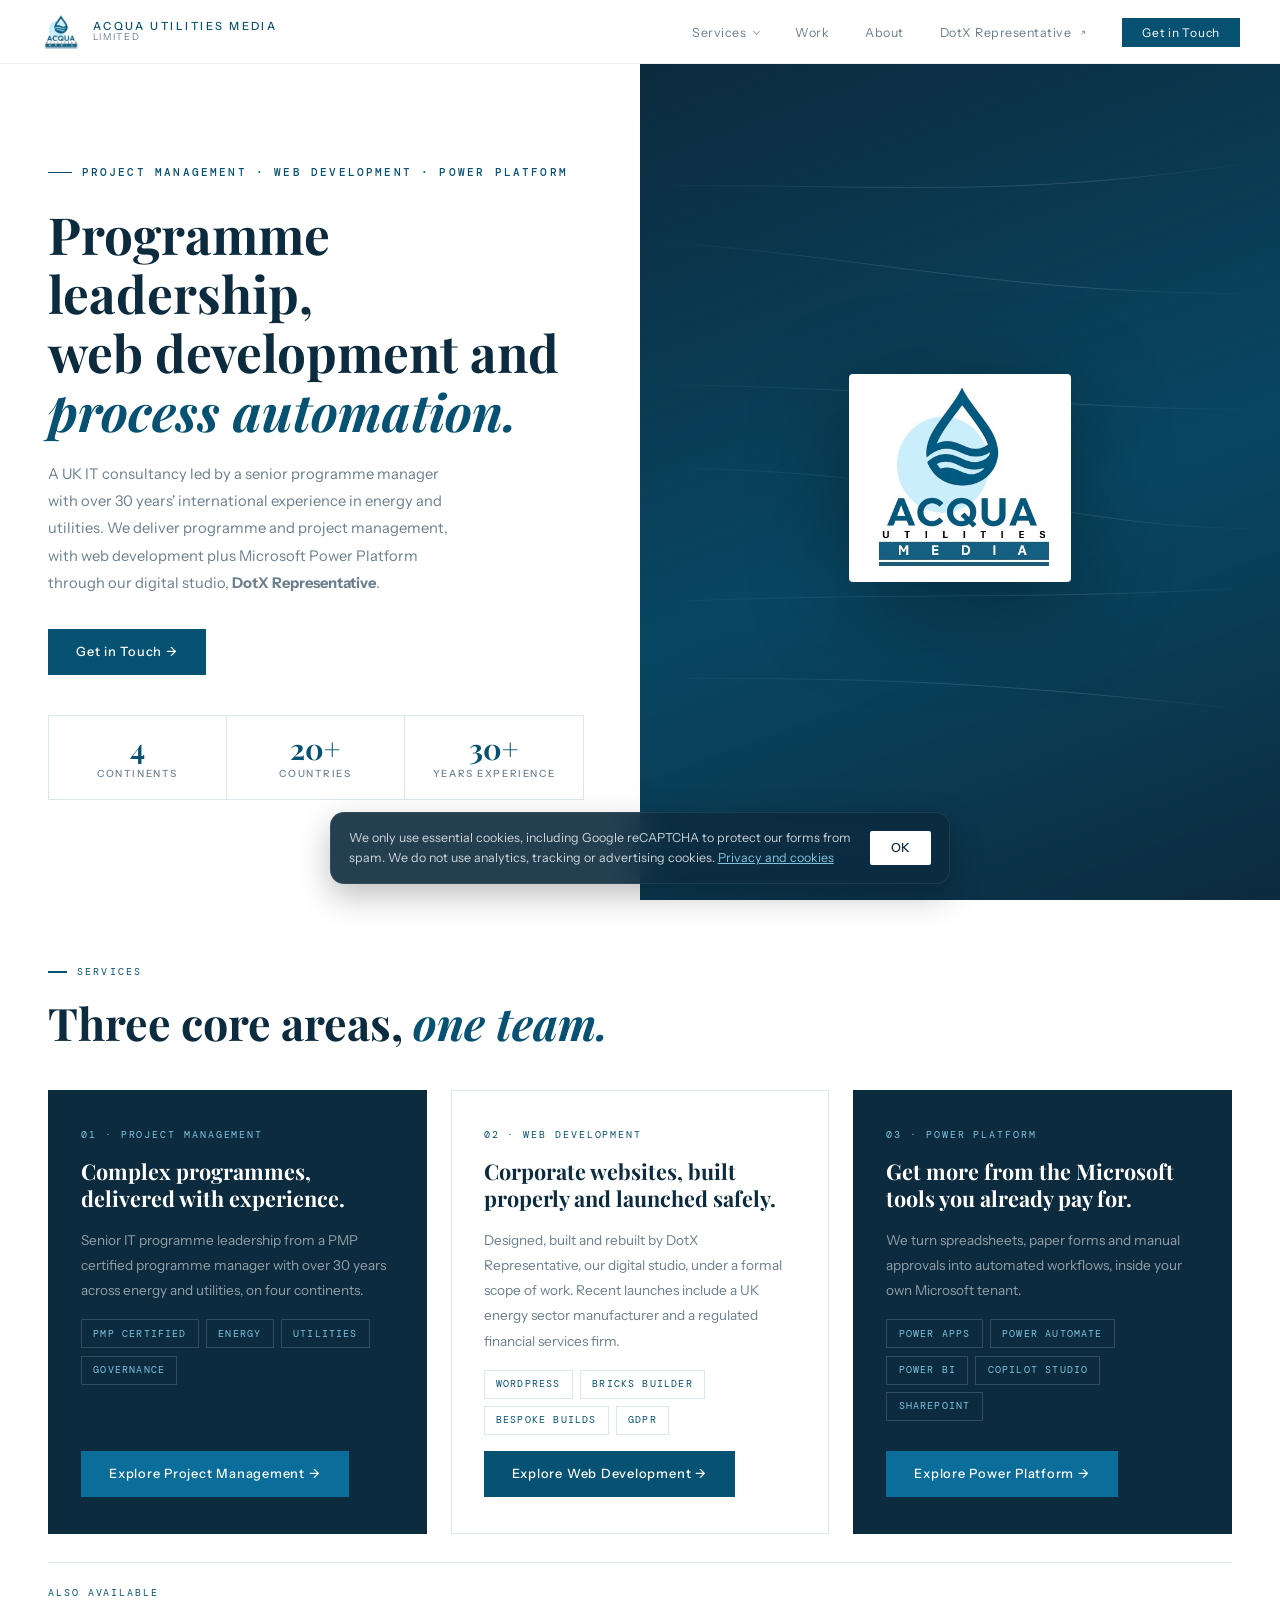
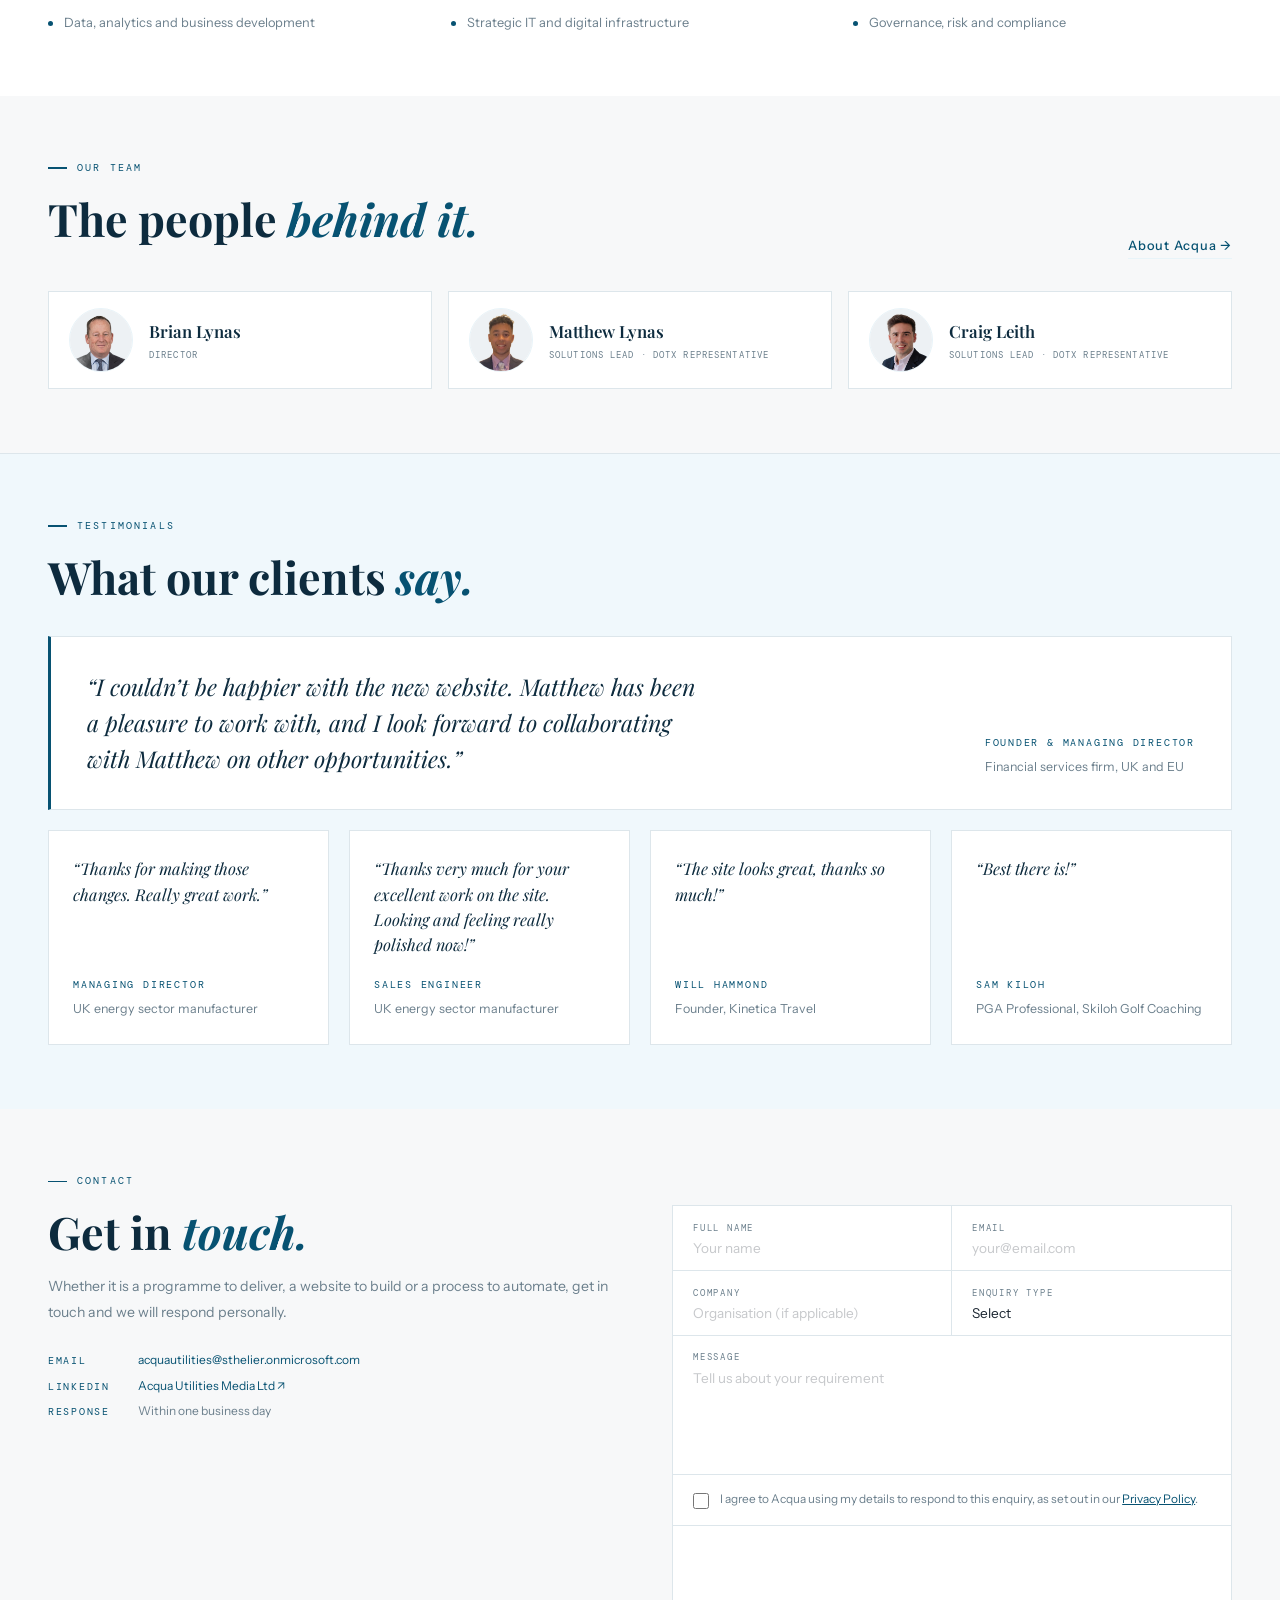
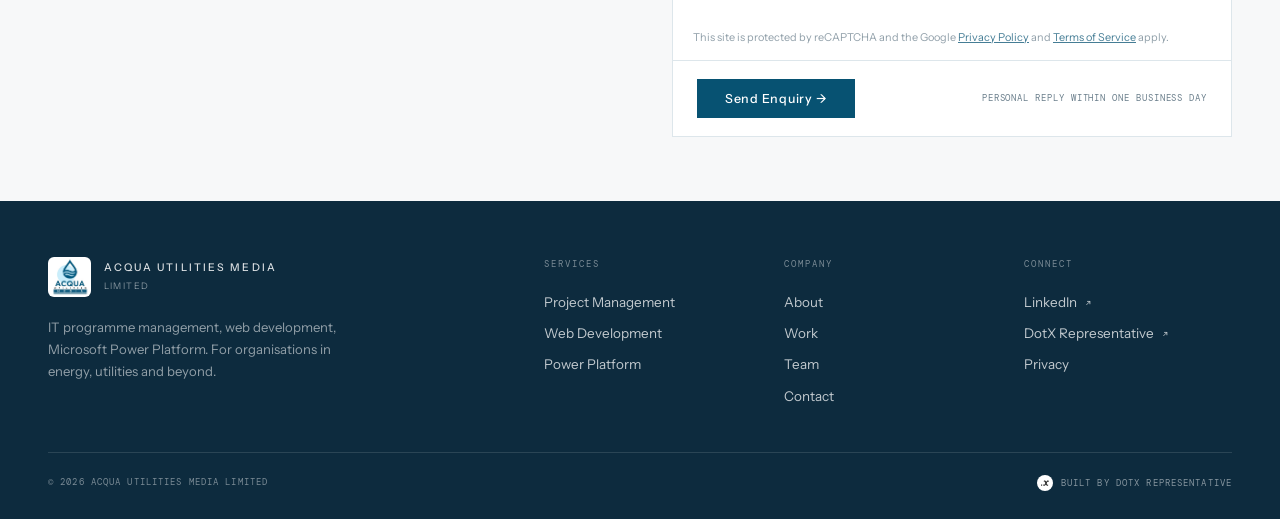
==== commit 5e53dd69: "Also available: fixed grid aligned to service cards Co-Authored-By: Claude Opus 5.5 <noreply@anthrop" ====
--- a/index.html
+++ b/index.html
@@ -8,7 +8,7 @@
 <link rel="preconnect" href="https://fonts.googleapis.com">
 <link rel="preconnect" href="https://fonts.gstatic.com" crossorigin>
 <link href="https://fonts.googleapis.com/css2?family=Playfair+Display:ital,wght@0,400;0,600;0,700;1,400;1,600&family=Instrument+Sans:wght@300;400;500&family=DM+Mono:wght@300;400&display=swap" rel="stylesheet">
-<link rel="stylesheet" href="site.css?v=20261120">
+<link rel="stylesheet" href="site.css?v=20261121">
 
 <!-- FAVICONS -->
 <link rel="icon" type="image/x-icon" href="favicon.ico">
--- a/site.css
+++ b/site.css
@@ -587,10 +587,11 @@
 .built-by{display:inline-flex;align-items:center;gap:.5rem;color:rgba(255,255,255,.5)!important;text-decoration:none;transition:color .2s}.built-by:hover{color:#fff!important}.built-by img{width:16px;height:16px;border-radius:50%;object-fit:cover;filter:invert(1);display:block}
 
 /* Simplify (Nov 2026) */
-.also{display:flex;flex-wrap:wrap;gap:.5rem 1.5rem;align-items:center;margin-top:1.75rem;padding-top:1.25rem;border-top:1px solid var(--border);font-size:.8rem;color:var(--muted)}
-.also span{position:relative}
-.also span+span:not(.also-l)::before{content:'';position:absolute;left:-.8rem;top:50%;width:3px;height:3px;border-radius:50%;background:var(--teal);transform:translateY(-50%)}
-.also-l{font-family:var(--mono);font-size:.6rem;letter-spacing:.2em;text-transform:uppercase;color:var(--teal)}
+.also{display:grid;grid-template-columns:repeat(3,minmax(0,1fr));gap:.6rem 1.5rem;align-items:start;margin-top:1.75rem;padding-top:1.25rem;border-top:1px solid var(--border);font-size:.8rem;line-height:1.5;color:var(--muted)}
+.also span{position:relative;padding-left:1rem}
+.also span:not(.also-l)::before{content:'';position:absolute;left:0;top:.62em;width:5px;height:5px;border-radius:50%;background:var(--teal)}
+.also .also-l{grid-column:1/-1;padding-left:0;font-family:var(--mono);font-size:.6rem;letter-spacing:.2em;text-transform:uppercase;color:var(--teal);line-height:2.1;white-space:nowrap}
+@media(max-width:600px){.also{grid-template-columns:1fr;gap:.55rem}}
 .team-strip{background:var(--off)}
 .ts-head{display:flex;justify-content:space-between;align-items:flex-end;gap:1.5rem;flex-wrap:wrap}
 .ts-grid{display:grid;grid-template-columns:repeat(3,1fr);gap:1rem;margin-top:2rem}
@@ -608,7 +609,6 @@
   .page-hero.ph-short{padding-bottom:2rem}
   .case-side ul,.case-side .case-side-title{display:none}
   .case-side--image{padding-bottom:0}
-  .also{gap:.35rem 1.2rem}
 }
 @media(max-width:600px){
   .cards .card ul{display:none}
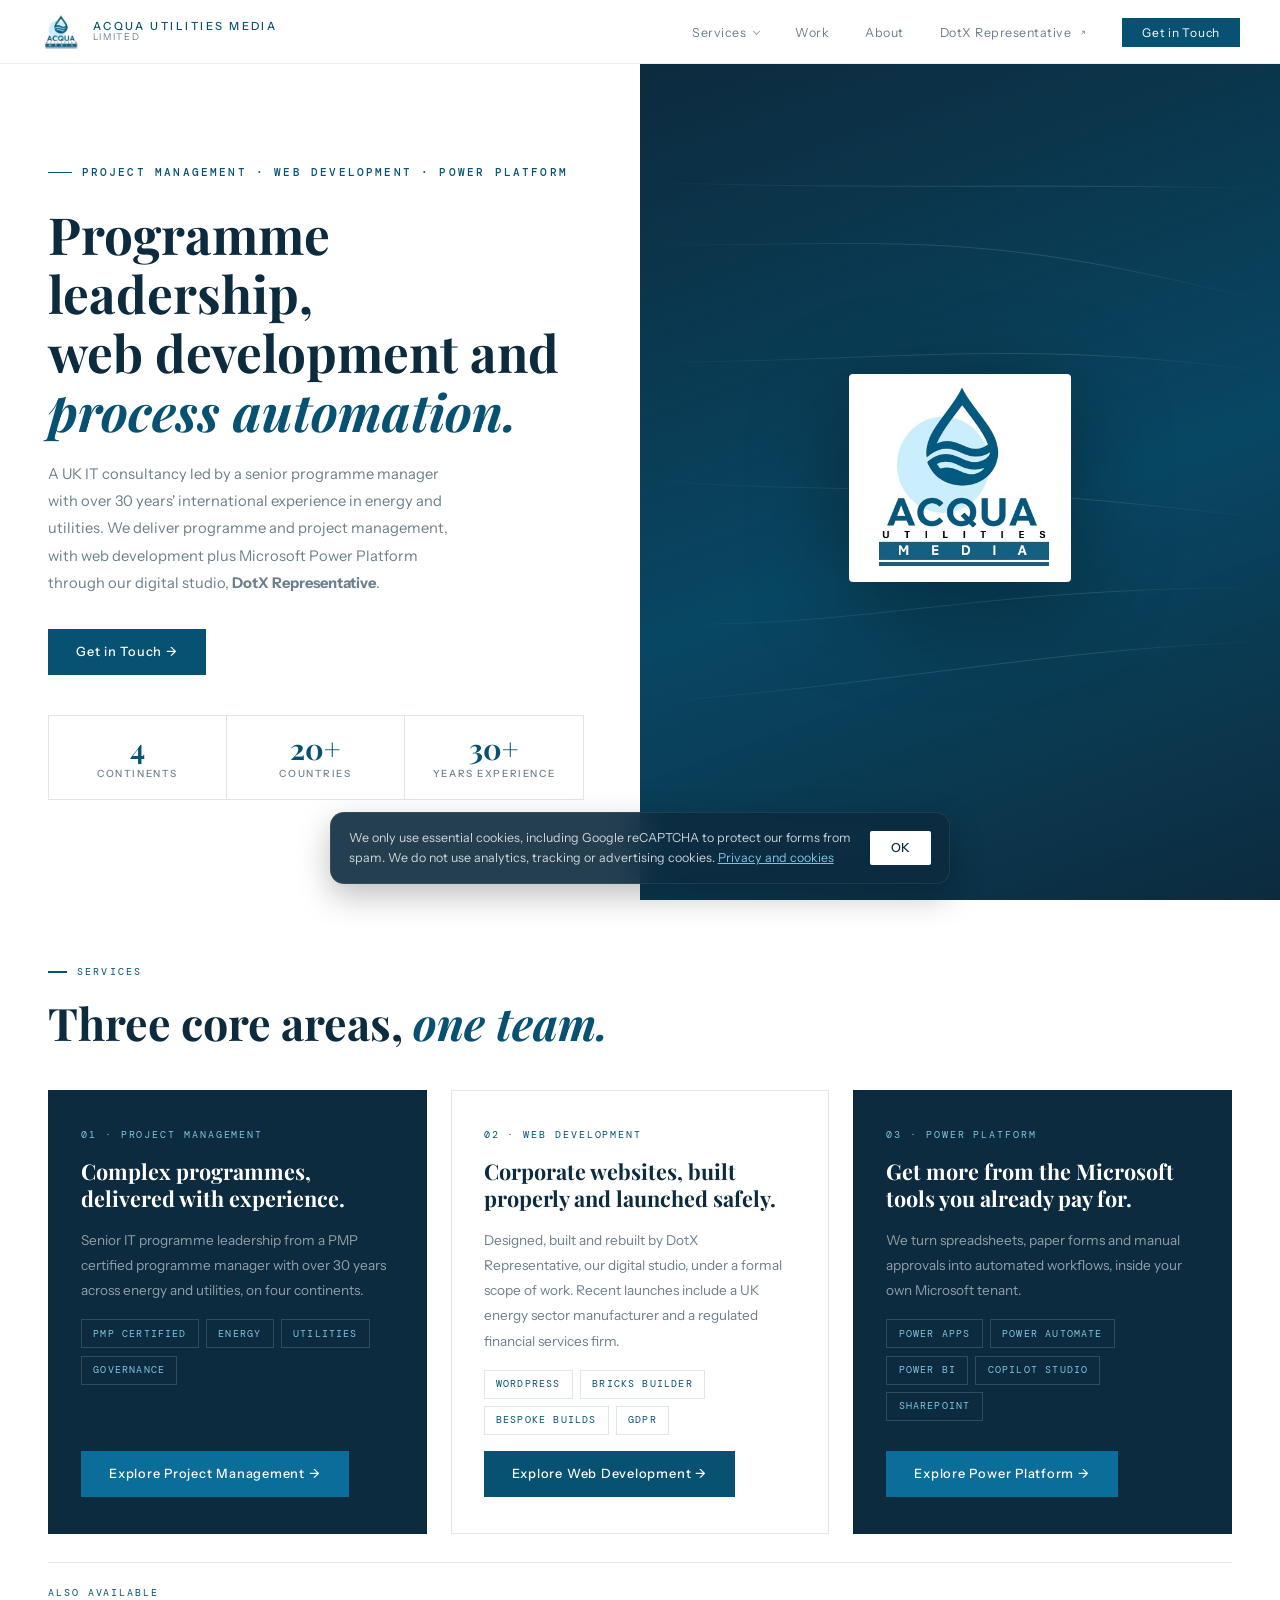
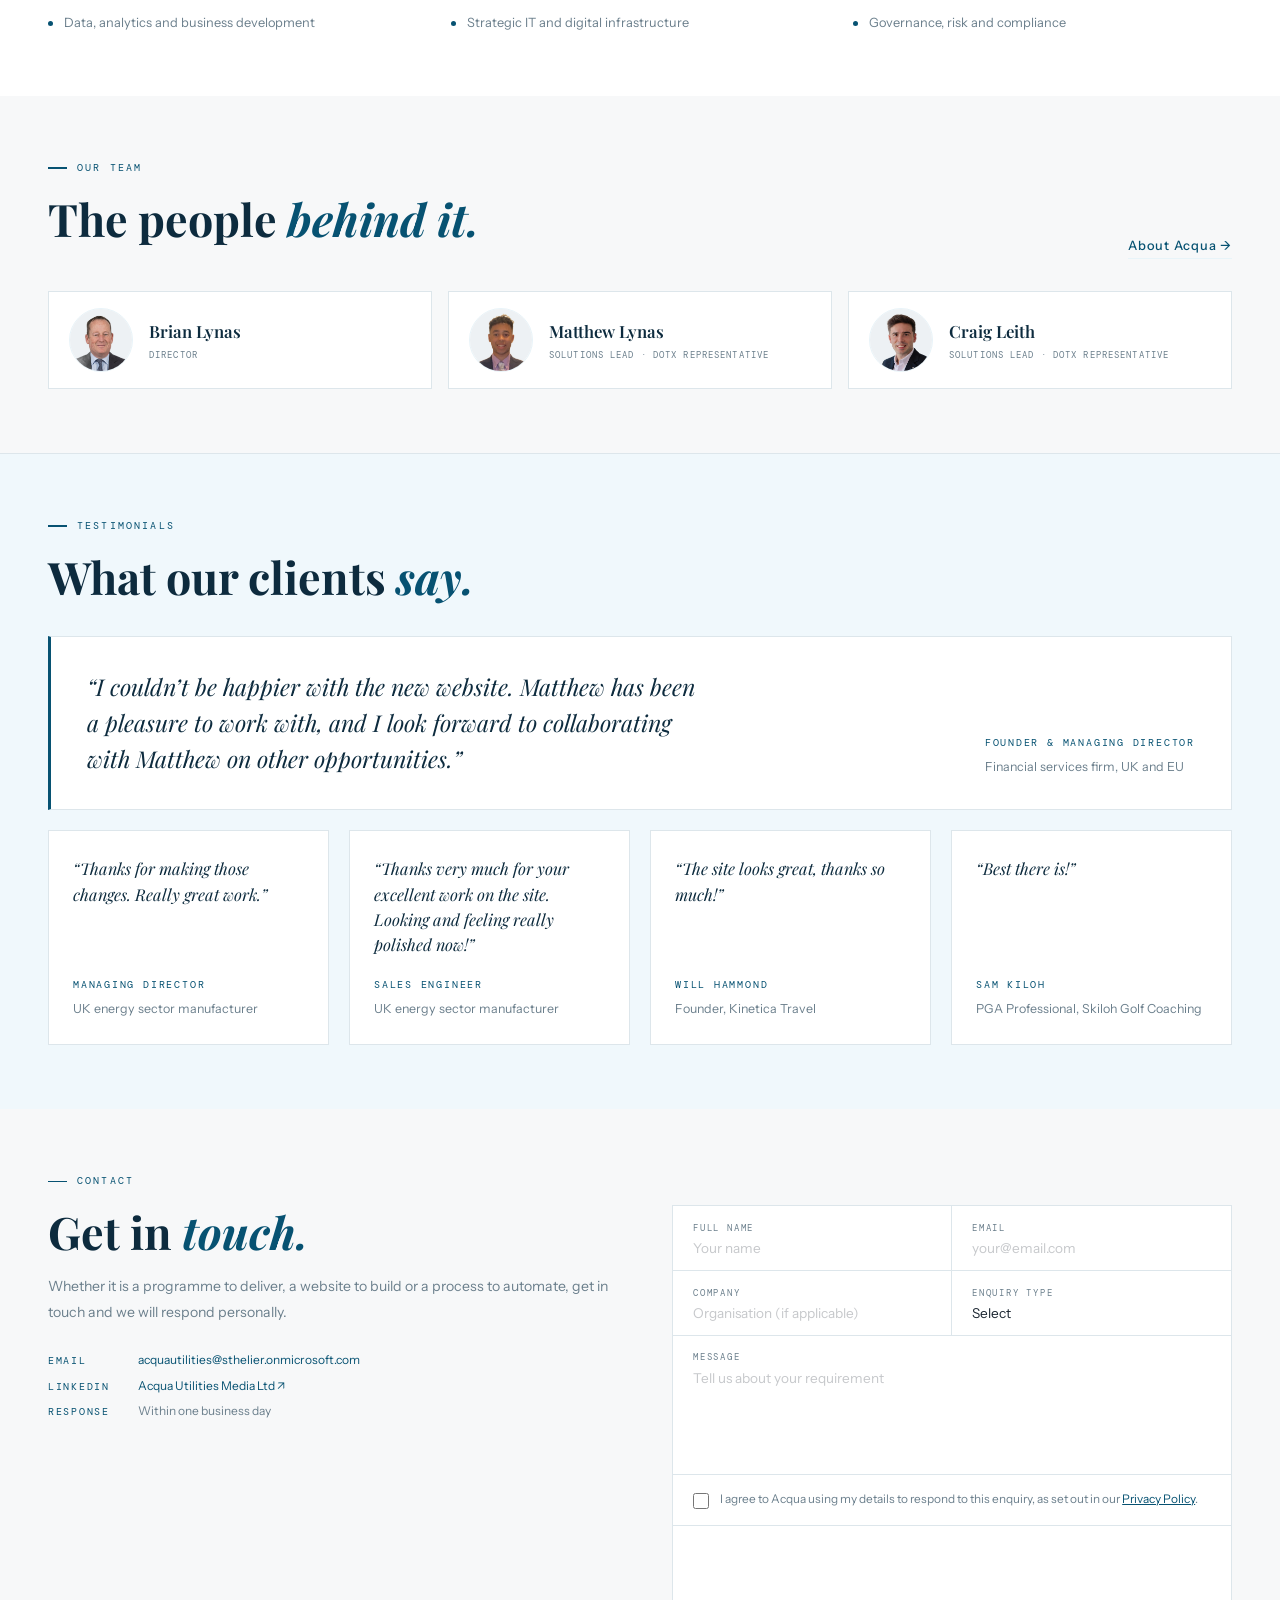
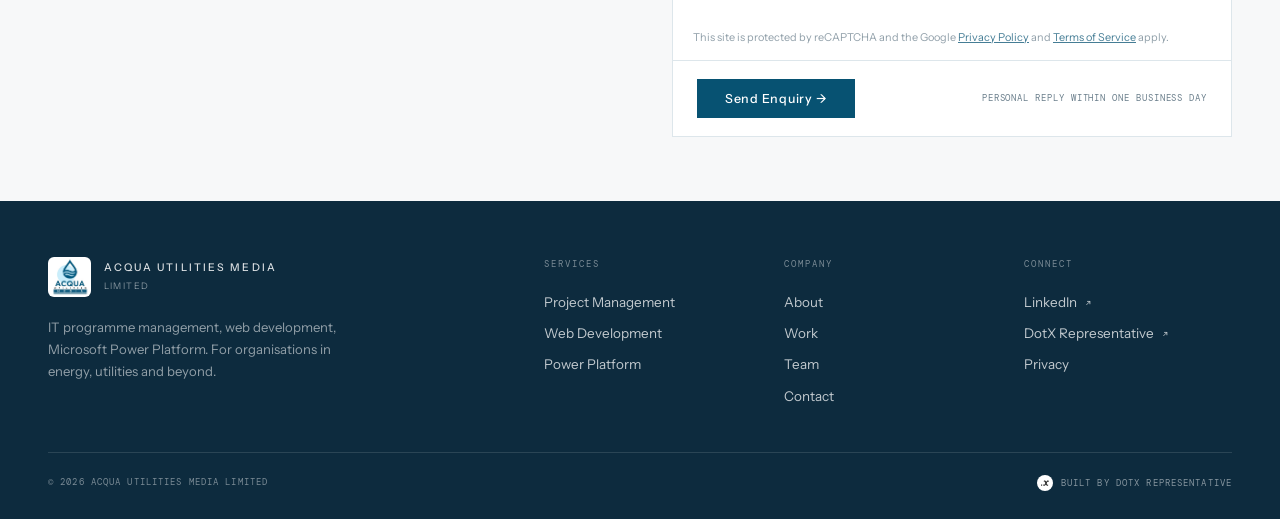
==== commit adcf39c3: "Hero eyebrow on one line on phone Co-Authored-By: Claude Opus 5.5 <noreply@anthropic.com> Claude-Ses" ====
--- a/index.html
+++ b/index.html
@@ -8,7 +8,7 @@
 <link rel="preconnect" href="https://fonts.googleapis.com">
 <link rel="preconnect" href="https://fonts.gstatic.com" crossorigin>
 <link href="https://fonts.googleapis.com/css2?family=Playfair+Display:ital,wght@0,400;0,600;0,700;1,400;1,600&family=Instrument+Sans:wght@300;400;500&family=DM+Mono:wght@300;400&display=swap" rel="stylesheet">
-<link rel="stylesheet" href="site.css?v=20261121">
+<link rel="stylesheet" href="site.css?v=20261122">
 
 <!-- FAVICONS -->
 <link rel="icon" type="image/x-icon" href="favicon.ico">
--- a/site.css
+++ b/site.css
@@ -620,3 +620,5 @@
   .pp-signs li:nth-child(n+5){display:none}
 }
 .team-avatar img[src^="team-"],.ts-ph img{object-position:center center!important;transform:none!important}
+@media(max-width:600px){.hero-eyebrow{font-size:.54rem;letter-spacing:.1em;white-space:nowrap;gap:.5rem}.hero-eyebrow::before{width:1rem;flex:0 0 1rem}}
+@media(max-width:370px){.hero-eyebrow{font-size:.5rem;letter-spacing:.06em}}
